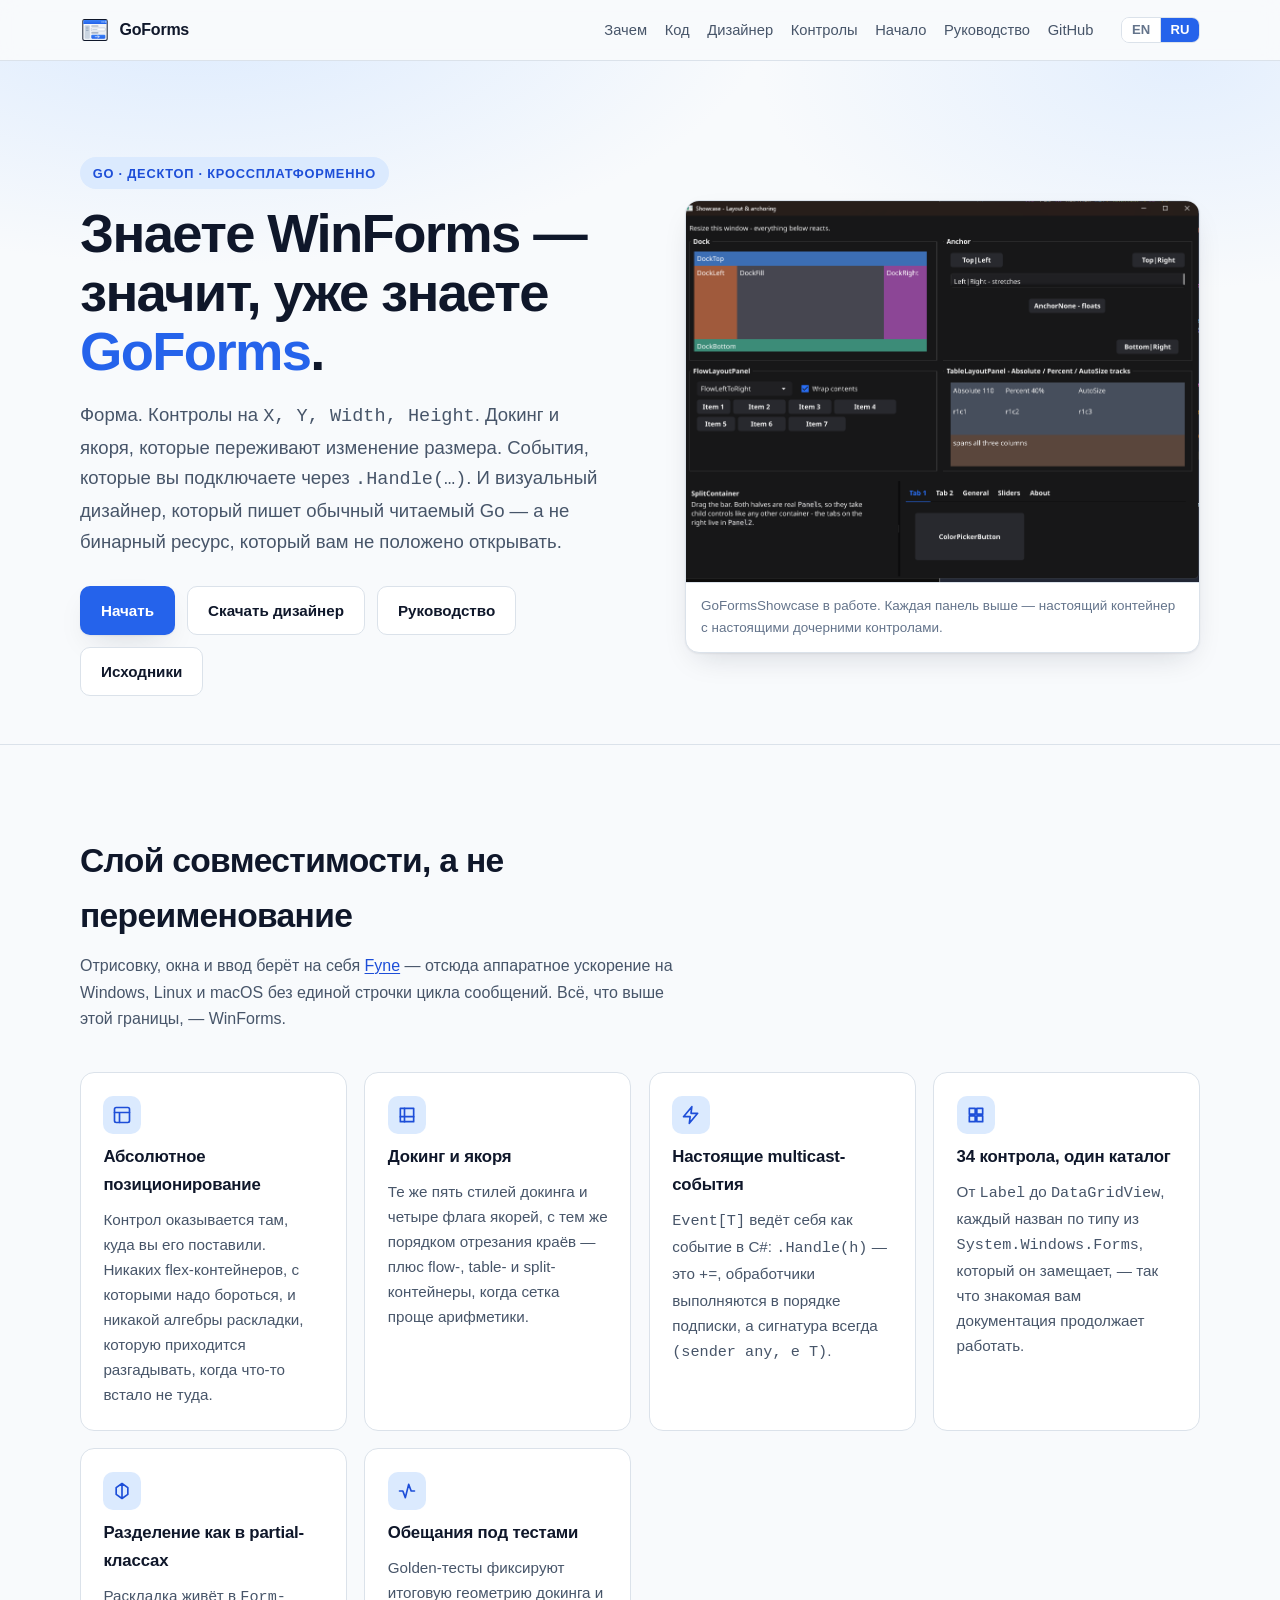
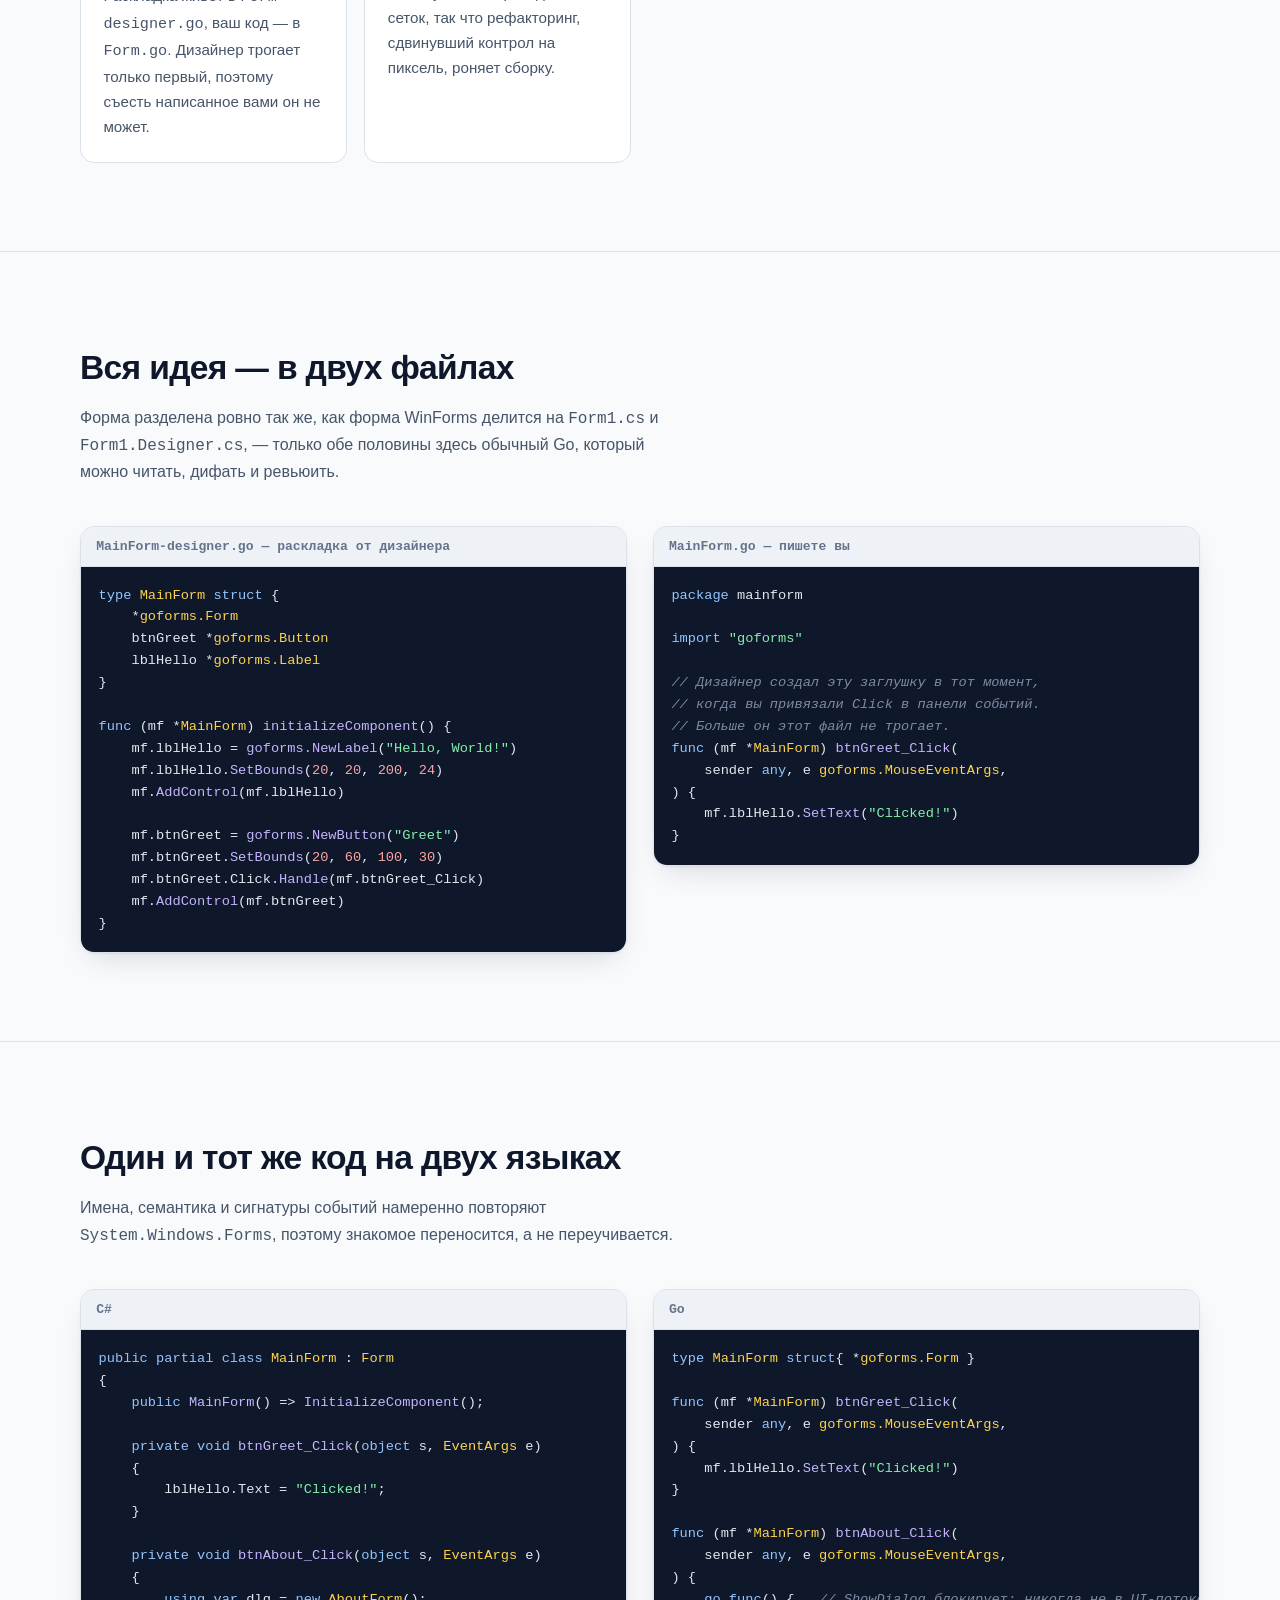
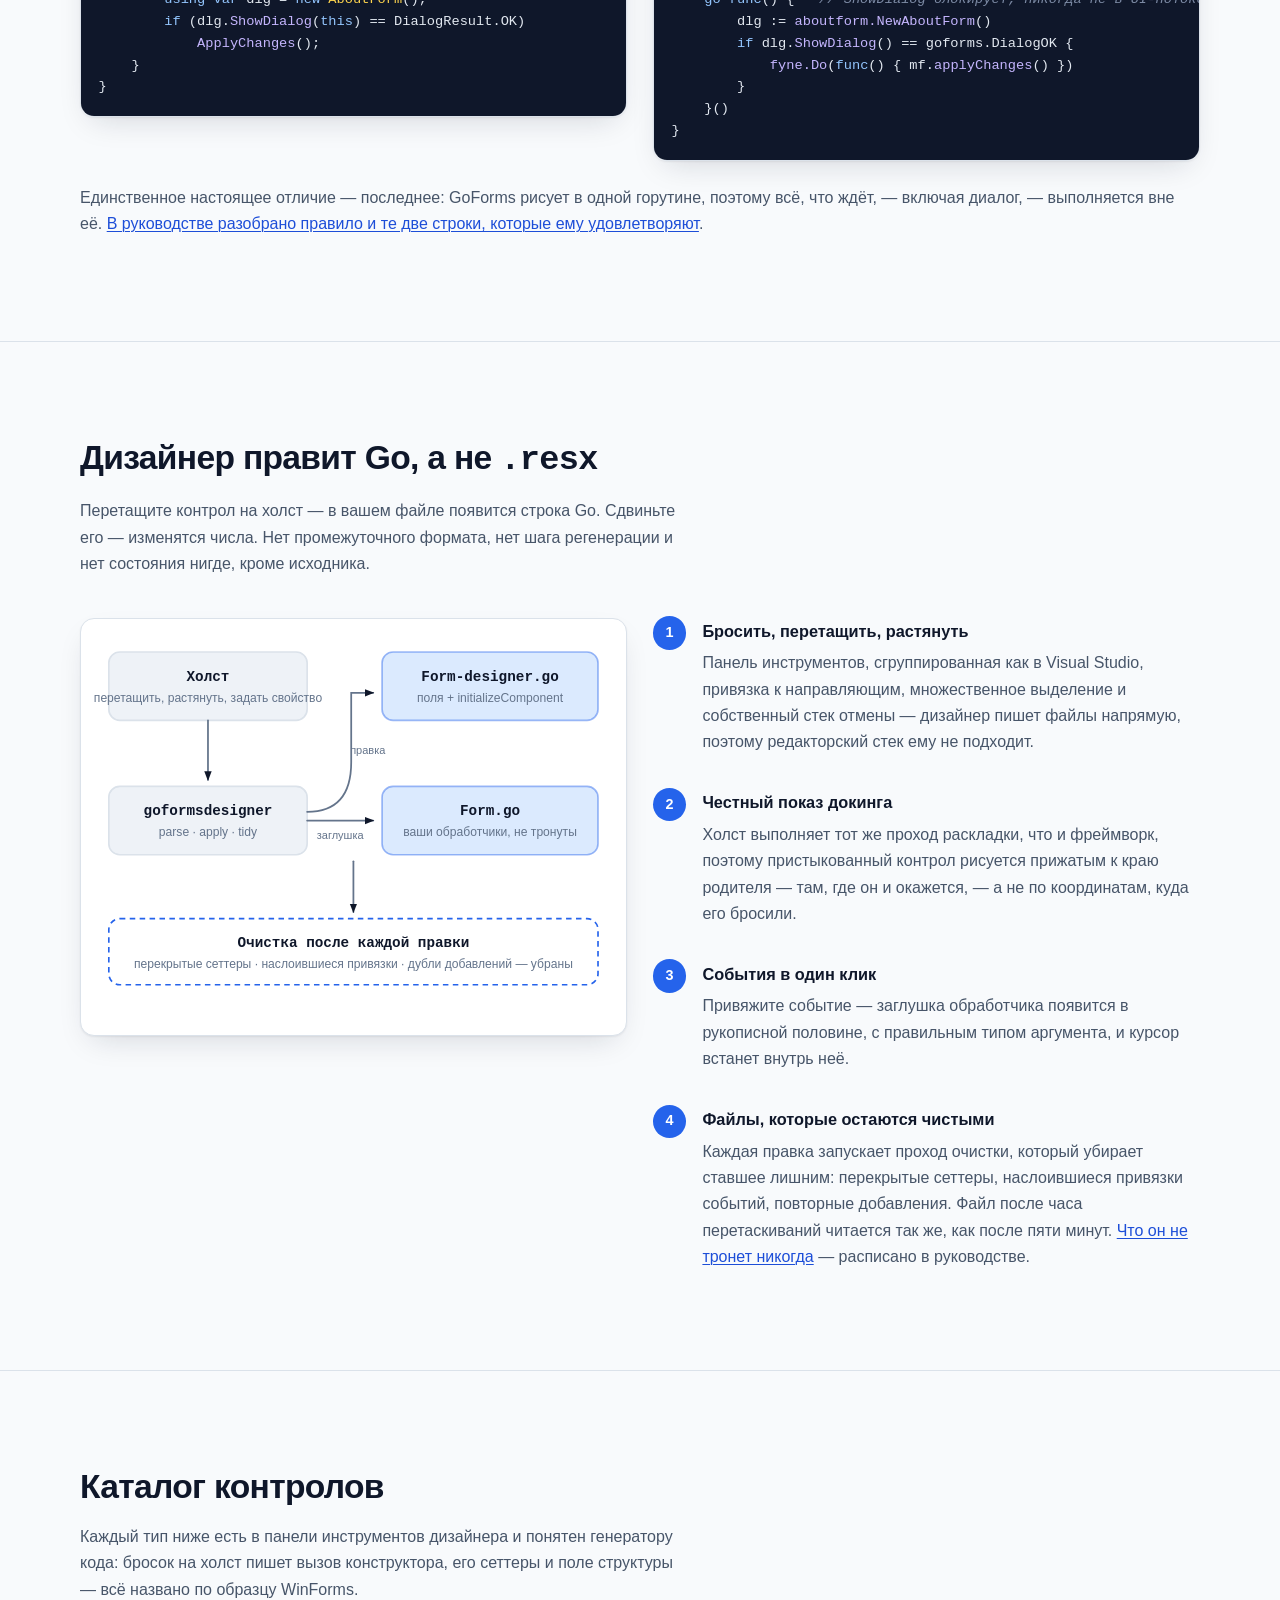
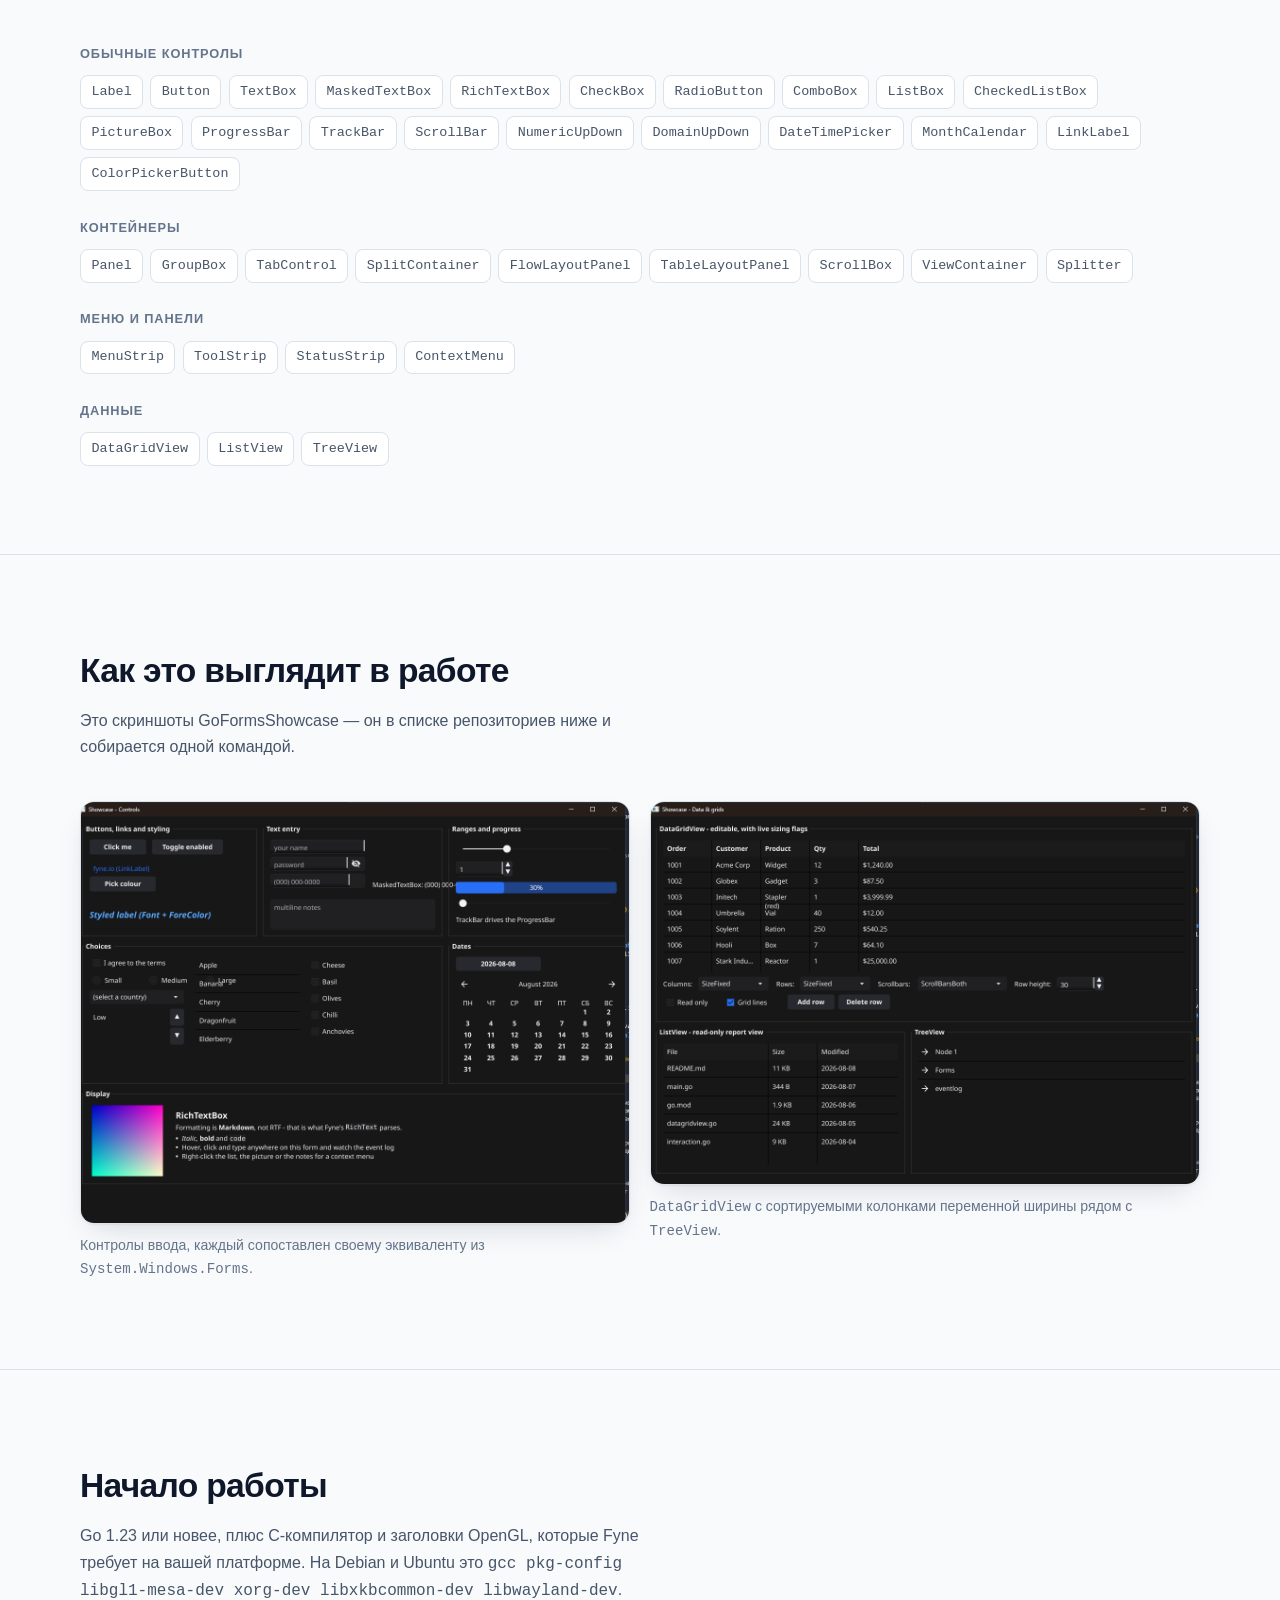
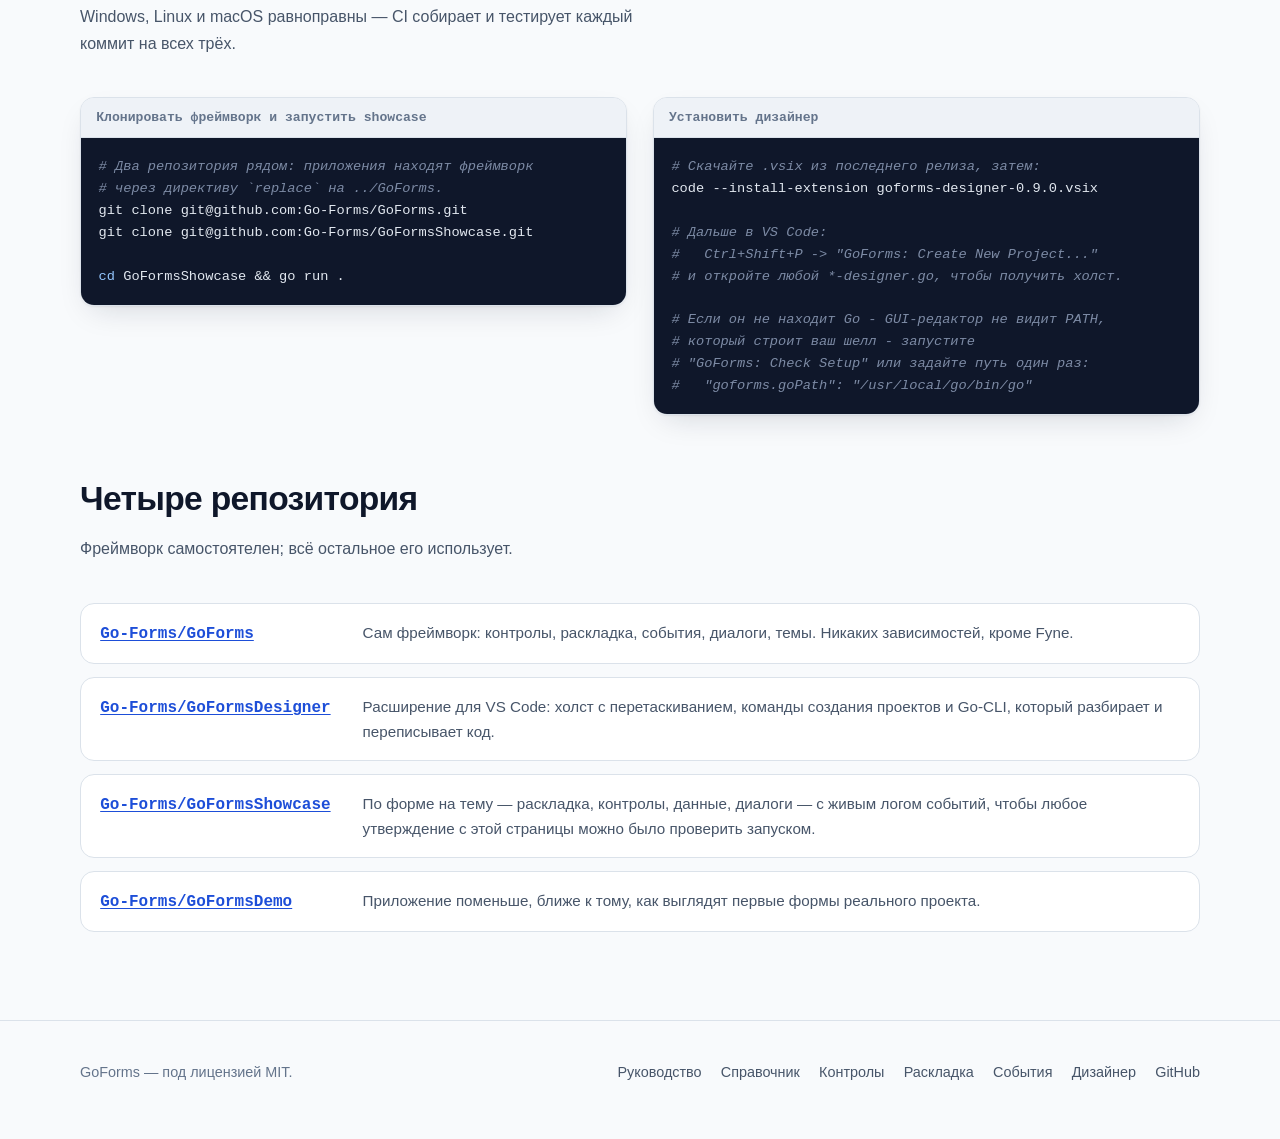
==== site/ru/index.html @ ac1343c1 "Publish the site in Russian, and stop pinning the designer's version Three things, all about the sit" ====
<!doctype html>
<html lang="ru">
<head>
<meta charset="utf-8">
<meta name="viewport" content="width=device-width, initial-scale=1">
<title>GoForms — WinForms для Go, с настоящим визуальным дизайнером</title>
<meta name="description" content="GoForms — GUI-фреймворк для Go в стиле Windows Forms: абсолютное позиционирование, докинг и якоря, события как в C# и визуальный дизайнер, который правит ваш Go-код прямо в VS Code.">
<link rel="icon" href="../assets/favicon.svg" type="image/svg+xml">
<link rel="alternate" hreflang="en" href="https://go-forms.github.io/GoForms/">
<link rel="alternate" hreflang="ru" href="https://go-forms.github.io/GoForms/ru/">
<link rel="alternate" hreflang="x-default" href="https://go-forms.github.io/GoForms/">
<link rel="stylesheet" href="../style.css">
<meta property="og:title" content="GoForms — WinForms для Go">
<meta property="og:description" content="GUI-фреймворк для Go в стиле Windows Forms и визуальный дизайнер для VS Code, который правит ваш Go-код напрямую.">
<meta property="og:type" content="website">
<meta property="og:image" content="../assets/layout-design.png">
</head>
<body>

<header class="topbar">
  <div class="wrap">
    <a class="brand" href="#top">
      <img src="../assets/logo.svg" alt="">
      <span>GoForms</span>
    </a>
    <nav>
      <a href="#why">Зачем</a>
      <a href="#code">Код</a>
      <a href="#designer">Дизайнер</a>
      <a href="#controls">Контролы</a>
      <a href="#start">Начало</a>
      <a href="guide.html">Руководство</a>
      <a href="https://github.com/Go-Forms">GitHub</a>
    </nav>
    <div class="lang-switch">
      <a href="../index.html" hreflang="en">EN</a>
      <a href="index.html" aria-current="true" hreflang="ru">RU</a>
    </div>
  </div>
</header>

<main id="top">

<section class="hero">
  <div class="wrap hero-grid">
    <div>
      <span class="eyebrow">Go · Десктоп · Кроссплатформенно</span>
      <h1>Знаете WinForms —<br>значит, уже знаете <span class="accent">GoForms</span>.</h1>
      <p class="lede">
        Форма. Контролы на <code translate="no">X, Y, Width, Height</code>. Докинг и якоря,
        которые переживают изменение размера. События, которые вы подключаете через
        <code translate="no">.Handle(…)</code>. И визуальный дизайнер, который пишет обычный
        читаемый Go — а не бинарный ресурс, который вам не положено открывать.
      </p>
      <div class="cta">
        <a class="btn btn-primary" href="#start">Начать</a>
        <a class="btn btn-ghost" href="https://github.com/Go-Forms/GoFormsDesigner/releases/latest">Скачать дизайнер</a>
        <a class="btn btn-ghost" href="guide.html">Руководство</a>
        <a class="btn btn-ghost" href="https://github.com/Go-Forms/GoForms">Исходники</a>
      </div>
    </div>
    <figure class="hero-shot">
      <img src="../assets/layout-design.png" alt="Форма раскладки в GoFormsShowcase: пять цветных пристыкованных панелей, кнопки с якорями, FlowLayoutPanel, TableLayoutPanel и SplitContainer с вкладками.">
      <figcaption>GoFormsShowcase в работе. Каждая панель выше — настоящий контейнер с настоящими дочерними контролами.</figcaption>
    </figure>
  </div>
</section>

<section id="why">
  <div class="wrap">
    <div class="section-head">
      <h2>Слой совместимости, а не переименование</h2>
      <p>
        Отрисовку, окна и ввод берёт на себя <a href="https://fyne.io">Fyne</a> —
        отсюда аппаратное ускорение на Windows, Linux и macOS без единой строчки
        цикла сообщений. Всё, что выше этой границы, — WinForms.
      </p>
    </div>

    <div class="cards">
      <div class="card">
        <div class="glyph" aria-hidden="true"><svg viewBox="0 0 24 24" fill="none" stroke="currentColor" stroke-width="2" stroke-linecap="round" stroke-linejoin="round"><rect x="3" y="3" width="18" height="18" rx="2"/><path d="M3 9h18M9 21V9"/></svg></div>
        <h3>Абсолютное позиционирование</h3>
        <p>Контрол оказывается там, куда вы его поставили. Никаких flex-контейнеров, с которыми надо бороться, и никакой алгебры раскладки, которую приходится разгадывать, когда что-то встало не туда.</p>
      </div>
      <div class="card">
        <div class="glyph" aria-hidden="true"><svg viewBox="0 0 24 24" fill="none" stroke="currentColor" stroke-width="2" stroke-linecap="round" stroke-linejoin="round"><path d="M4 4h16v16H4z"/><path d="M9 4v16M4 14h16"/></svg></div>
        <h3>Докинг и якоря</h3>
        <p>Те же пять стилей докинга и четыре флага якорей, с тем же порядком отрезания краёв — плюс flow-, table- и split-контейнеры, когда сетка проще арифметики.</p>
      </div>
      <div class="card">
        <div class="glyph" aria-hidden="true"><svg viewBox="0 0 24 24" fill="none" stroke="currentColor" stroke-width="2" stroke-linecap="round" stroke-linejoin="round"><path d="M13 2 3 14h8l-1 8 10-12h-8z"/></svg></div>
        <h3>Настоящие multicast-события</h3>
        <p><code translate="no">Event[T]</code> ведёт себя как событие в C#: <code translate="no">.Handle(h)</code> — это <code translate="no">+=</code>, обработчики выполняются в порядке подписки, а сигнатура всегда <code translate="no">(sender any, e T)</code>.</p>
      </div>
      <div class="card">
        <div class="glyph" aria-hidden="true"><svg viewBox="0 0 24 24" fill="none" stroke="currentColor" stroke-width="2" stroke-linecap="round" stroke-linejoin="round"><path d="M4 4h7v7H4zM13 4h7v7h-7zM4 13h7v7H4zM13 13h7v7h-7z"/></svg></div>
        <h3>34 контрола, один каталог</h3>
        <p>От <code translate="no">Label</code> до <code translate="no">DataGridView</code>, каждый назван по типу из <code translate="no">System.Windows.Forms</code>, который он замещает, — так что знакомая вам документация продолжает работать.</p>
      </div>
      <div class="card">
        <div class="glyph" aria-hidden="true"><svg viewBox="0 0 24 24" fill="none" stroke="currentColor" stroke-width="2" stroke-linecap="round" stroke-linejoin="round"><path d="M12 3v18M5 8l7-5 7 5v8l-7 5-7-5z"/></svg></div>
        <h3>Разделение как в partial-классах</h3>
        <p>Раскладка живёт в <code translate="no">Form-designer.go</code>, ваш код — в <code translate="no">Form.go</code>. Дизайнер трогает только первый, поэтому съесть написанное вами он не может.</p>
      </div>
      <div class="card">
        <div class="glyph" aria-hidden="true"><svg viewBox="0 0 24 24" fill="none" stroke="currentColor" stroke-width="2" stroke-linecap="round" stroke-linejoin="round"><path d="M3 12h4l3 8 4-16 3 8h4"/></svg></div>
        <h3>Обещания под тестами</h3>
        <p>Golden-тесты фиксируют итоговую геометрию докинга и сеток, так что рефакторинг, сдвинувший контрол на пиксель, роняет сборку.</p>
      </div>
    </div>
  </div>
</section>

<section id="code">
  <div class="wrap">
    <div class="section-head">
      <h2>Вся идея — в двух файлах</h2>
      <p>
        Форма разделена ровно так же, как форма WinForms делится на
        <code translate="no">Form1.cs</code> и <code translate="no">Form1.Designer.cs</code>, — только обе
        половины здесь обычный Go, который можно читать, дифать и ревьюить.
      </p>
    </div>

    <div class="split">
      <figure class="code">
        <figcaption translate="no">MainForm-designer.go — раскладка от дизайнера</figcaption>
<pre translate="no"><span class="k">type</span> <span class="t">MainForm</span> <span class="k">struct</span> {
	*<span class="t">goforms.Form</span>
	btnGreet *<span class="t">goforms.Button</span>
	lblHello *<span class="t">goforms.Label</span>
}

<span class="k">func</span> (mf *<span class="t">MainForm</span>) <span class="f">initializeComponent</span>() {
	mf.lblHello = <span class="f">goforms.NewLabel</span>(<span class="s">"Hello, World!"</span>)
	mf.lblHello.<span class="f">SetBounds</span>(<span class="n">20</span>, <span class="n">20</span>, <span class="n">200</span>, <span class="n">24</span>)
	mf.<span class="f">AddControl</span>(mf.lblHello)

	mf.btnGreet = <span class="f">goforms.NewButton</span>(<span class="s">"Greet"</span>)
	mf.btnGreet.<span class="f">SetBounds</span>(<span class="n">20</span>, <span class="n">60</span>, <span class="n">100</span>, <span class="n">30</span>)
	mf.btnGreet.Click.<span class="f">Handle</span>(mf.btnGreet_Click)
	mf.<span class="f">AddControl</span>(mf.btnGreet)
}</pre>
      </figure>

      <figure class="code">
        <figcaption translate="no">MainForm.go — пишете вы</figcaption>
<pre translate="no"><span class="k">package</span> mainform

<span class="k">import</span> <span class="s">"goforms"</span>

<span class="c">// Дизайнер создал эту заглушку в тот момент,</span>
<span class="c">// когда вы привязали Click в панели событий.</span>
<span class="c">// Больше он этот файл не трогает.</span>
<span class="k">func</span> (mf *<span class="t">MainForm</span>) <span class="f">btnGreet_Click</span>(
	sender <span class="k">any</span>, e <span class="t">goforms.MouseEventArgs</span>,
) {
	mf.lblHello.<span class="f">SetText</span>(<span class="s">"Clicked!"</span>)
}</pre>
      </figure>
    </div>
  </div>
</section>

<section id="mapping">
  <div class="wrap">
    <div class="section-head">
      <h2>Один и тот же код на двух языках</h2>
      <p>
        Имена, семантика и сигнатуры событий намеренно повторяют
        <code translate="no">System.Windows.Forms</code>, поэтому знакомое
        переносится, а не переучивается.
      </p>
    </div>

    <div class="split">
      <figure class="code">
        <figcaption translate="no">C#</figcaption>
<pre translate="no"><span class="k">public partial class</span> <span class="t">MainForm</span> : <span class="t">Form</span>
{
    <span class="k">public</span> <span class="f">MainForm</span>() =&gt; <span class="f">InitializeComponent</span>();

    <span class="k">private void</span> <span class="f">btnGreet_Click</span>(<span class="k">object</span> s, <span class="t">EventArgs</span> e)
    {
        lblHello.Text = <span class="s">"Clicked!"</span>;
    }

    <span class="k">private void</span> <span class="f">btnAbout_Click</span>(<span class="k">object</span> s, <span class="t">EventArgs</span> e)
    {
        <span class="k">using var</span> dlg = <span class="k">new</span> <span class="t">AboutForm</span>();
        <span class="k">if</span> (dlg.<span class="f">ShowDialog</span>(<span class="k">this</span>) == DialogResult.OK)
            <span class="f">ApplyChanges</span>();
    }
}</pre>
      </figure>

      <figure class="code">
        <figcaption translate="no">Go</figcaption>
<pre translate="no"><span class="k">type</span> <span class="t">MainForm</span> <span class="k">struct</span>{ *<span class="t">goforms.Form</span> }

<span class="k">func</span> (mf *<span class="t">MainForm</span>) <span class="f">btnGreet_Click</span>(
	sender <span class="k">any</span>, e <span class="t">goforms.MouseEventArgs</span>,
) {
	mf.lblHello.<span class="f">SetText</span>(<span class="s">"Clicked!"</span>)
}

<span class="k">func</span> (mf *<span class="t">MainForm</span>) <span class="f">btnAbout_Click</span>(
	sender <span class="k">any</span>, e <span class="t">goforms.MouseEventArgs</span>,
) {
	<span class="k">go func</span>() {   <span class="c">// ShowDialog блокирует; никогда не в UI-потоке</span>
		dlg := <span class="f">aboutform.NewAboutForm</span>()
		<span class="k">if</span> dlg.<span class="f">ShowDialog</span>() == goforms.DialogOK {
			<span class="f">fyne.Do</span>(<span class="k">func</span>() { mf.<span class="f">applyChanges</span>() })
		}
	}()
}</pre>
      </figure>
    </div>

    <p style="margin-top:1.5rem;color:var(--ink-soft)">
      Единственное настоящее отличие — последнее: GoForms рисует в одной
      горутине, поэтому всё, что ждёт, — включая диалог, — выполняется вне её.
      <a href="guide.html#ui-thread">В руководстве разобрано правило и те две
      строки, которые ему удовлетворяют</a>.
    </p>
  </div>
</section>

<section id="designer">
  <div class="wrap">
    <div class="section-head">
      <h2>Дизайнер правит Go, а не <code translate="no">.resx</code></h2>
      <p>
        Перетащите контрол на холст — в вашем файле появится строка Go.
        Сдвиньте его — изменятся числа. Нет промежуточного формата, нет шага
        регенерации и нет состояния нигде, кроме исходника.
      </p>
    </div>

    <div class="split">
      <figure class="diagram">
        <svg viewBox="0 0 460 330" role="img" aria-labelledby="flow-title flow-desc">
          <title id="flow-title">Что делает одна правка в дизайнере</title>
          <desc id="flow-desc">Перетаскивание контрола на холсте отправляет операцию во вспомогательный CLI,
          который переписывает designer-файл; привязка события дополнительно создаёт заглушку обработчика
          в рукописном файле. Затем оба файла разбираются заново, и холст перерисовывается.</desc>

          <defs>
            <marker id="dg-head" viewBox="0 0 10 10" refX="8" refY="5"
                    markerWidth="6" markerHeight="6" orient="auto-start-reverse">
              <path d="M0 1.5 9 5 0 8.5z" fill="currentColor"/>
            </marker>
          </defs>

          <g class="dg-box">
            <rect x="8" y="10" width="180" height="62" rx="10"/>
            <text class="dg-h" x="98" y="36">Холст</text>
            <text class="dg-p" x="98" y="55">перетащить, растянуть, задать свойство</text>
          </g>

          <g class="dg-box">
            <rect x="8" y="132" width="180" height="62" rx="10"/>
            <text class="dg-h" translate="no" x="98" y="158">goformsdesigner</text>
            <text class="dg-p" x="98" y="177">parse · apply · tidy</text>
          </g>

          <g class="dg-box dg-file">
            <rect x="256" y="10" width="196" height="62" rx="10"/>
            <text class="dg-h" translate="no" x="354" y="36">Form-designer.go</text>
            <text class="dg-p" x="354" y="55">поля + initializeComponent</text>
          </g>

          <g class="dg-box dg-file">
            <rect x="256" y="132" width="196" height="62" rx="10"/>
            <text class="dg-h" translate="no" x="354" y="158">Form.go</text>
            <text class="dg-p" x="354" y="177">ваши обработчики, не тронуты</text>
          </g>

          <g class="dg-box dg-tidy">
            <rect x="8" y="252" width="444" height="60" rx="10"/>
            <text class="dg-h" x="230" y="278">Очистка после каждой правки</text>
            <text class="dg-p" x="230" y="297">перекрытые сеттеры · наслоившиеся привязки · дубли добавлений — убраны</text>
          </g>

          <g class="dg-arrow">
            <path d="M98 72v54"/>
            <path d="M188 163h60"/>
            <path d="M188 155q40 0 40-45V47h20"/>
            <path d="M230 200v46"/>
          </g>
          <g class="dg-label">
            <text x="218" y="180">заглушка</text>
            <text x="243" y="103">правка</text>
          </g>
        </svg>
      </figure>
      <div>
        <ol class="steps">
          <li>
            <h3>Бросить, перетащить, растянуть</h3>
            <p>Панель инструментов, сгруппированная как в Visual Studio, привязка к направляющим, множественное выделение и собственный стек отмены — дизайнер пишет файлы напрямую, поэтому редакторский стек ему не подходит.</p>
          </li>
          <li>
            <h3>Честный показ докинга</h3>
            <p>Холст выполняет тот же проход раскладки, что и фреймворк, поэтому пристыкованный контрол рисуется прижатым к краю родителя — там, где он и окажется, — а не по координатам, куда его бросили.</p>
          </li>
          <li>
            <h3>События в один клик</h3>
            <p>Привяжите событие — заглушка обработчика появится в рукописной половине, с правильным типом аргумента, и курсор встанет внутрь неё.</p>
          </li>
          <li>
            <h3>Файлы, которые остаются чистыми</h3>
            <p>Каждая правка запускает проход очистки, который убирает ставшее лишним: перекрытые сеттеры, наслоившиеся привязки событий, повторные добавления. Файл после часа перетаскиваний читается так же, как после пяти минут. <a href="guide.html#designer-limits">Что он не тронет никогда</a> — расписано в руководстве.</p>
          </li>
        </ol>
      </div>
    </div>
  </div>
</section>

<section id="controls">
  <div class="wrap">
    <div class="section-head">
      <h2>Каталог контролов</h2>
      <p>
        Каждый тип ниже есть в панели инструментов дизайнера и понятен генератору
        кода: бросок на холст пишет вызов конструктора, его сеттеры и поле структуры —
        всё названо по образцу WinForms.
      </p>
    </div>

    <div class="catalog-group">
      <h3>Обычные контролы</h3>
      <div class="chips">
        <span class="chip" translate="no">Label</span><span class="chip" translate="no">Button</span><span class="chip" translate="no">TextBox</span>
        <span class="chip" translate="no">MaskedTextBox</span><span class="chip" translate="no">RichTextBox</span><span class="chip" translate="no">CheckBox</span>
        <span class="chip" translate="no">RadioButton</span><span class="chip" translate="no">ComboBox</span><span class="chip" translate="no">ListBox</span>
        <span class="chip" translate="no">CheckedListBox</span><span class="chip" translate="no">PictureBox</span><span class="chip" translate="no">ProgressBar</span>
        <span class="chip" translate="no">TrackBar</span><span class="chip" translate="no">ScrollBar</span><span class="chip" translate="no">NumericUpDown</span>
        <span class="chip" translate="no">DomainUpDown</span><span class="chip" translate="no">DateTimePicker</span><span class="chip" translate="no">MonthCalendar</span>
        <span class="chip" translate="no">LinkLabel</span><span class="chip" translate="no">ColorPickerButton</span>
      </div>
    </div>

    <div class="catalog-group">
      <h3>Контейнеры</h3>
      <div class="chips">
        <span class="chip" translate="no">Panel</span><span class="chip" translate="no">GroupBox</span><span class="chip" translate="no">TabControl</span>
        <span class="chip" translate="no">SplitContainer</span><span class="chip" translate="no">FlowLayoutPanel</span>
        <span class="chip" translate="no">TableLayoutPanel</span><span class="chip" translate="no">ScrollBox</span>
        <span class="chip" translate="no">ViewContainer</span><span class="chip" translate="no">Splitter</span>
      </div>
    </div>

    <div class="catalog-group">
      <h3>Меню и панели</h3>
      <div class="chips">
        <span class="chip" translate="no">MenuStrip</span><span class="chip" translate="no">ToolStrip</span>
        <span class="chip" translate="no">StatusStrip</span><span class="chip" translate="no">ContextMenu</span>
      </div>
    </div>

    <div class="catalog-group">
      <h3>Данные</h3>
      <div class="chips">
        <span class="chip" translate="no">DataGridView</span><span class="chip" translate="no">ListView</span><span class="chip" translate="no">TreeView</span>
      </div>
    </div>
  </div>
</section>

<section id="gallery">
  <div class="wrap">
    <div class="section-head">
      <h2>Как это выглядит в работе</h2>
      <p>Это скриншоты GoFormsShowcase — он в списке репозиториев ниже и собирается одной командой.</p>
    </div>
    <div class="gallery">
      <figure>
        <img src="../assets/form-controls.png" alt="Форма с текстовыми полями, выпадающими списками, чекбоксами, ползунками и счётчиками.">
        <figcaption>Контролы ввода, каждый сопоставлен своему эквиваленту из <code translate="no">System.Windows.Forms</code>.</figcaption>
      </figure>
      <figure>
        <img src="../assets/form-data.png" alt="DataGridView с сортируемыми колонками рядом с TreeView.">
        <figcaption><code translate="no">DataGridView</code> с сортируемыми колонками переменной ширины рядом с <code translate="no">TreeView</code>.</figcaption>
      </figure>
    </div>
  </div>
</section>

<section id="start">
  <div class="wrap">
    <div class="section-head">
      <h2>Начало работы</h2>
      <p>
        Go 1.23 или новее, плюс C-компилятор и заголовки OpenGL, которые Fyne
        требует на вашей платформе. На Debian и Ubuntu это
        <code translate="no">gcc pkg-config libgl1-mesa-dev xorg-dev libxkbcommon-dev libwayland-dev</code>.
        Windows, Linux и macOS равноправны — CI собирает и тестирует каждый
        коммит на всех трёх.
      </p>
    </div>

    <div class="split">
      <figure class="code">
        <figcaption>Клонировать фреймворк и запустить showcase</figcaption>
<pre translate="no"><span class="c"># Два репозитория рядом: приложения находят фреймворк</span>
<span class="c"># через директиву `replace` на ../GoForms.</span>
git clone git@github.com:Go-Forms/GoForms.git
git clone git@github.com:Go-Forms/GoFormsShowcase.git

<span class="k">cd</span> GoFormsShowcase &amp;&amp; go run .</pre>
      </figure>

      <figure class="code">
        <figcaption>Установить дизайнер</figcaption>
<pre translate="no"><span class="c"># Скачайте .vsix из последнего релиза, затем:</span>
code --install-extension goforms-designer-<span data-latest-version>0.9.0</span>.vsix

<span class="c"># Дальше в VS Code:</span>
<span class="c">#   Ctrl+Shift+P -> "GoForms: Create New Project..."</span>
<span class="c"># и откройте любой *-designer.go, чтобы получить холст.</span>

<span class="c"># Если он не находит Go - GUI-редактор не видит PATH,</span>
<span class="c"># который строит ваш шелл - запустите</span>
<span class="c"># "GoForms: Check Setup" или задайте путь один раз:</span>
<span class="c">#   "goforms.goPath": "/usr/local/go/bin/go"</span></pre>
      </figure>
    </div>

    <div class="section-head" style="margin-top:3.5rem">
      <h2>Четыре репозитория</h2>
      <p>Фреймворк самостоятелен; всё остальное его использует.</p>
    </div>

    <div class="repos">
      <div class="repo">
        <a href="https://github.com/Go-Forms/GoForms">Go-Forms/GoForms</a>
        <p>Сам фреймворк: контролы, раскладка, события, диалоги, темы. Никаких зависимостей, кроме Fyne.</p>
      </div>
      <div class="repo">
        <a href="https://github.com/Go-Forms/GoFormsDesigner">Go-Forms/GoFormsDesigner</a>
        <p>Расширение для VS Code: холст с перетаскиванием, команды создания проектов и Go-CLI, который разбирает и переписывает код.</p>
      </div>
      <div class="repo">
        <a href="https://github.com/Go-Forms/GoFormsShowcase">Go-Forms/GoFormsShowcase</a>
        <p>По форме на тему — раскладка, контролы, данные, диалоги — с живым логом событий, чтобы любое утверждение с этой страницы можно было проверить запуском.</p>
      </div>
      <div class="repo">
        <a href="https://github.com/Go-Forms/GoFormsDemo">Go-Forms/GoFormsDemo</a>
        <p>Приложение поменьше, ближе к тому, как выглядят первые формы реального проекта.</p>
      </div>
    </div>
  </div>
</section>

</main>

<footer>
  <div class="wrap">
    <span>GoForms — под лицензией MIT.</span>
    <nav>
      <a href="guide.html">Руководство</a>
      <a href="https://github.com/Go-Forms/GoForms/tree/main/docs">Справочник</a>
      <a href="https://github.com/Go-Forms/GoForms/blob/main/docs/controls.md">Контролы</a>
      <a href="https://github.com/Go-Forms/GoForms/blob/main/docs/layout.md">Раскладка</a>
      <a href="https://github.com/Go-Forms/GoForms/blob/main/docs/events.md">События</a>
      <a href="https://github.com/Go-Forms/GoForms/blob/main/docs/designer.md">Дизайнер</a>
      <a href="https://github.com/Go-Forms">GitHub</a>
    </nav>
  </div>
</footer>

<script>
// The install command names a version, and a version pinned in HTML is wrong
// from the next release onwards. Ask GitHub what the latest one is; the text
// already in the page is the fallback, so a blocked or rate-limited request
// leaves a command that still works.
(function () {
	var slots = document.querySelectorAll('[data-latest-version]');
	if (!slots.length || !window.fetch) return;

	fetch('https://api.github.com/repos/Go-Forms/GoFormsDesigner/releases/latest')
		.then(function (r) { return r.ok ? r.json() : null; })
		.then(function (data) {
			var tag = data && data.tag_name;
			if (!tag) return;
			var version = String(tag).replace(/^v/, '');
			if (!/^\d+\.\d+\.\d+$/.test(version)) return;
			slots.forEach(function (el) { el.textContent = version; });
		})
		.catch(function () { /* keep the fallback */ });
})();
</script>

</body>
</html>
---- site/style.css ----
/* GoForms landing page.
   One palette, defined light-first on :root and re-stated for the two ways a
   visitor can end up dark: an explicit choice, and the system default. */
:root {
  --bg: #f8fafc;
  --bg-raised: #ffffff;
  --bg-sunken: #eef2f7;
  --ink: #0f172a;
  --ink-soft: #475569;
  --ink-faint: #64748b;
  --line: #dbe2ea;
  --accent: #2563eb;
  --accent-soft: #dbeafe;
  --accent-ink: #1d4ed8;
  --code-bg: #0f172a;
  --code-ink: #e2e8f0;
  --shadow: 0 1px 2px rgba(15, 23, 42, .06), 0 12px 32px -12px rgba(15, 23, 42, .18);
  --radius: 14px;
  --measure: 68ch;
  color-scheme: light;
}

@media (prefers-color-scheme: dark) {
  :root:not([data-theme="light"]) {
    --bg: #0b1120;
    --bg-raised: #111a2e;
    --bg-sunken: #0f172a;
    --ink: #e8eef8;
    --ink-soft: #a8b6cd;
    --ink-faint: #8296b3;
    --line: #23314c;
    --accent: #60a5fa;
    --accent-soft: #17264a;
    --accent-ink: #93c5fd;
    --code-bg: #070c17;
    --code-ink: #dbe4f3;
    --shadow: 0 1px 2px rgba(0, 0, 0, .5), 0 16px 40px -16px rgba(0, 0, 0, .7);
    color-scheme: dark;
  }
}

:root[data-theme="dark"] {
  --bg: #0b1120;
  --bg-raised: #111a2e;
  --bg-sunken: #0f172a;
  --ink: #e8eef8;
  --ink-soft: #a8b6cd;
  --ink-faint: #8296b3;
  --line: #23314c;
  --accent: #60a5fa;
  --accent-soft: #17264a;
  --accent-ink: #93c5fd;
  --code-bg: #070c17;
  --code-ink: #dbe4f3;
  --shadow: 0 1px 2px rgba(0, 0, 0, .5), 0 16px 40px -16px rgba(0, 0, 0, .7);
  color-scheme: dark;
}

* { box-sizing: border-box; }

body {
  margin: 0;
  background: var(--bg);
  color: var(--ink);
  font: 16px/1.65 -apple-system, "Segoe UI", "Inter", Roboto, "Noto Sans",
        "Helvetica Neue", Arial, ui-sans-serif, system-ui, sans-serif;
  -webkit-font-smoothing: antialiased;
}

img { max-width: 100%; height: auto; display: block; }
a { color: var(--accent-ink); text-decoration-thickness: 1px; text-underline-offset: 2px; }
a:hover { color: var(--accent); }

code, pre, kbd {
  font-family: ui-monospace, SFMono-Regular, "SF Mono", Menlo, Consolas,
               "Liberation Mono", monospace;
}

.wrap { width: min(1120px, 100% - 3rem); margin-inline: auto; }

/* ---- Header ---------------------------------------------------------- */

.topbar {
  position: sticky;
  top: 0;
  z-index: 20;
  background: color-mix(in srgb, var(--bg) 86%, transparent);
  backdrop-filter: saturate(160%) blur(12px);
  border-bottom: 1px solid var(--line);
}

.topbar .wrap {
  display: flex;
  align-items: center;
  gap: 1.25rem;
  min-height: 60px;
}

.brand {
  display: flex;
  align-items: center;
  gap: .6rem;
  font-weight: 700;
  letter-spacing: -.015em;
  color: var(--ink);
  text-decoration: none;
  margin-right: auto;
}
.brand img { width: 30px; height: 30px; }

.topbar nav {
  display: flex;
  gap: 1.1rem;
  flex-wrap: wrap;
  font-size: .92rem;
}
.topbar nav a { color: var(--ink-soft); text-decoration: none; }
.topbar nav a:hover { color: var(--accent); }

/* ---- Hero ------------------------------------------------------------ */

.hero {
  padding: clamp(3rem, 8vw, 6rem) 0 3rem;
  background:
    radial-gradient(900px 420px at 15% -10%, var(--accent-soft), transparent 65%),
    radial-gradient(700px 380px at 92% 0%, color-mix(in srgb, var(--accent-soft) 70%, transparent), transparent 60%);
}

.hero-grid {
  display: grid;
  grid-template-columns: minmax(0, 1.05fr) minmax(0, 1fr);
  gap: clamp(2rem, 5vw, 4rem);
  align-items: center;
}

.eyebrow {
  display: inline-flex;
  align-items: center;
  gap: .5rem;
  font-size: .8rem;
  font-weight: 600;
  letter-spacing: .06em;
  text-transform: uppercase;
  color: var(--accent-ink);
  background: var(--accent-soft);
  border-radius: 999px;
  padding: .35rem .8rem;
}

h1 {
  font-size: clamp(2.2rem, 5.5vw, 3.4rem);
  line-height: 1.08;
  letter-spacing: -.03em;
  margin: 1rem 0 .8rem;
}
h1 .accent { color: var(--accent); }

.lede { font-size: clamp(1.02rem, 1.6vw, 1.16rem); color: var(--ink-soft); max-width: 52ch; }

.cta { display: flex; flex-wrap: wrap; gap: .75rem; margin-top: 1.8rem; }

.btn {
  display: inline-flex;
  align-items: center;
  gap: .5rem;
  padding: .68rem 1.25rem;
  border-radius: 10px;
  font-weight: 600;
  font-size: .95rem;
  text-decoration: none;
  border: 1px solid transparent;
  transition: transform .12s ease, box-shadow .12s ease;
}
.btn:hover { transform: translateY(-1px); }
.btn-primary { background: var(--accent); color: #fff; box-shadow: var(--shadow); }
.btn-primary:hover { color: #fff; }
.btn-ghost { background: var(--bg-raised); color: var(--ink); border-color: var(--line); }
.btn-ghost:hover { color: var(--ink); border-color: var(--accent); }

.hero-shot {
  margin: 0;
  border-radius: var(--radius);
  overflow: hidden;
  border: 1px solid var(--line);
  box-shadow: var(--shadow);
  background: var(--bg-raised);
}
.hero-shot figcaption {
  padding: .75rem .95rem;
  border-top: 1px solid var(--line);
  font-size: .84rem;
  color: var(--ink-faint);
}

/* ---- Sections -------------------------------------------------------- */

section { padding: clamp(3rem, 7vw, 5.5rem) 0; }
section + section { border-top: 1px solid var(--line); }

.section-head { max-width: var(--measure); margin-bottom: 2.5rem; }
.section-head h2 {
  font-size: clamp(1.6rem, 3.2vw, 2.1rem);
  letter-spacing: -.02em;
  margin: 0 0 .6rem;
}
.section-head p { color: var(--ink-soft); margin: 0; }

.cards {
  display: grid;
  grid-template-columns: repeat(auto-fit, minmax(260px, 1fr));
  gap: 1.1rem;
}

.card {
  background: var(--bg-raised);
  border: 1px solid var(--line);
  border-radius: var(--radius);
  padding: 1.4rem;
}
.card h3 { margin: .6rem 0 .5rem; font-size: 1.05rem; letter-spacing: -.01em; }
.card p { margin: 0; color: var(--ink-soft); font-size: .95rem; }
.card .glyph {
  width: 38px; height: 38px;
  display: grid; place-items: center;
  border-radius: 10px;
  background: var(--accent-soft);
  color: var(--accent-ink);
}
.card .glyph svg { width: 20px; height: 20px; }

/* ---- Code ------------------------------------------------------------ */

.split {
  display: grid;
  grid-template-columns: repeat(auto-fit, minmax(340px, 1fr));
  gap: 1.6rem;
  align-items: start;
}

figure.code {
  margin: 0;
  border-radius: var(--radius);
  overflow: hidden;
  border: 1px solid var(--line);
  box-shadow: var(--shadow);
}
figure.code figcaption {
  background: var(--bg-sunken);
  border-bottom: 1px solid var(--line);
  padding: .55rem .95rem;
  font-size: .82rem;
  font-weight: 600;
  color: var(--ink-faint);
  font-family: ui-monospace, SFMono-Regular, Menlo, Consolas, monospace;
}
pre {
  margin: 0;
  padding: 1.1rem;
  background: var(--code-bg);
  color: var(--code-ink);
  overflow-x: auto;
  font-size: .855rem;
  line-height: 1.6;
  tab-size: 4;
}
.k  { color: #93c5fd; }
.s  { color: #86efac; }
.n  { color: #fca5a5; }
.c  { color: #7d8ba5; font-style: italic; }
.t  { color: #fcd34d; }
.f  { color: #c4b5fd; }

/* ---- Catalog --------------------------------------------------------- */

.chips { display: flex; flex-wrap: wrap; gap: .45rem; }
.chip {
  font-size: .84rem;
  font-family: ui-monospace, SFMono-Regular, Menlo, Consolas, monospace;
  padding: .3rem .65rem;
  border-radius: 8px;
  background: var(--bg-raised);
  border: 1px solid var(--line);
  color: var(--ink-soft);
}
.catalog-group + .catalog-group { margin-top: 1.6rem; }
.catalog-group h3 {
  font-size: .8rem;
  letter-spacing: .07em;
  text-transform: uppercase;
  color: var(--ink-faint);
  margin: 0 0 .7rem;
}

/* ---- Repo table ------------------------------------------------------ */

.repos { display: grid; gap: .8rem; }
.repo {
  display: grid;
  grid-template-columns: minmax(0, 15rem) minmax(0, 1fr);
  gap: .35rem 1.4rem;
  align-items: baseline;
  padding: 1rem 1.2rem;
  background: var(--bg-raised);
  border: 1px solid var(--line);
  border-radius: var(--radius);
}
.repo a { font-weight: 600; font-family: ui-monospace, SFMono-Regular, Menlo, Consolas, monospace; }
.repo p { margin: 0; color: var(--ink-soft); font-size: .95rem; }

/* ---- Steps ----------------------------------------------------------- */

ol.steps { counter-reset: step; list-style: none; padding: 0; margin: 0; display: grid; gap: 1.4rem; }
ol.steps > li { counter-increment: step; padding-left: 3.1rem; position: relative; }
ol.steps > li::before {
  content: counter(step);
  position: absolute;
  left: 0; top: -.1rem;
  width: 2.1rem; height: 2.1rem;
  display: grid; place-items: center;
  border-radius: 50%;
  background: var(--accent);
  color: #fff;
  font-weight: 700;
  font-size: .9rem;
}
ol.steps h3 { margin: 0 0 .35rem; font-size: 1.02rem; }
ol.steps p { margin: 0 0 .7rem; color: var(--ink-soft); }

/* ---- Gallery --------------------------------------------------------- */

.gallery { display: grid; grid-template-columns: repeat(auto-fit, minmax(300px, 1fr)); gap: 1.2rem; }
.gallery figure { margin: 0; }
.gallery img { border-radius: var(--radius); border: 1px solid var(--line); box-shadow: var(--shadow); }
.gallery figcaption { margin-top: .6rem; font-size: .88rem; color: var(--ink-faint); }

/* ---- Footer ---------------------------------------------------------- */

footer {
  border-top: 1px solid var(--line);
  padding: 2.5rem 0 3.5rem;
  color: var(--ink-faint);
  font-size: .9rem;
}
footer .wrap { display: flex; flex-wrap: wrap; gap: 1rem 2rem; align-items: center; }
footer nav { display: flex; gap: 1.2rem; margin-left: auto; flex-wrap: wrap; }
footer a { color: var(--ink-soft); text-decoration: none; }
footer a:hover { color: var(--accent); }

@media (max-width: 860px) {
  .hero-grid { grid-template-columns: 1fr; }
  .repo { grid-template-columns: 1fr; }
  .topbar nav { display: none; }
}

/* ---- Diagram --------------------------------------------------------- */

figure.diagram {
  margin: 0;
  padding: 1.4rem 1.2rem;
  background: var(--bg-raised);
  border: 1px solid var(--line);
  border-radius: var(--radius);
  box-shadow: var(--shadow);
}
figure.diagram svg { width: 100%; height: auto; overflow: visible; }

.dg-box rect { fill: var(--bg-sunken); stroke: var(--line); stroke-width: 1.5; }
.dg-box.dg-file rect { fill: var(--accent-soft); stroke: color-mix(in srgb, var(--accent) 45%, transparent); }
.dg-box.dg-tidy rect { fill: none; stroke: var(--accent); stroke-width: 1.5; stroke-dasharray: 5 4; }

.dg-h {
  fill: var(--ink);
  font: 600 13px ui-monospace, SFMono-Regular, Menlo, Consolas, monospace;
  text-anchor: middle;
}
.dg-p {
  fill: var(--ink-faint);
  font: 11px -apple-system, "Segoe UI", Roboto, Arial, sans-serif;
  text-anchor: middle;
}
.dg-arrow {
  /* The marker paints with currentColor, which it inherits from here. */
  color: var(--ink-faint);
}
.dg-arrow path {
  fill: none;
  stroke: var(--ink-faint);
  stroke-width: 1.6;
  stroke-linecap: round;
  marker-end: url(#dg-head);
}
.dg-label text {
  fill: var(--ink-faint);
  font: 10px -apple-system, "Segoe UI", Roboto, Arial, sans-serif;
  text-anchor: middle;
}

/* ---- Language switch -------------------------------------------------- */

.lang-switch {
  display: inline-flex;
  align-items: center;
  border: 1px solid var(--line);
  border-radius: 8px;
  overflow: hidden;
  font-size: .82rem;
  line-height: 1;
  margin-left: .5rem;
  flex: none;
}
.lang-switch a {
  padding: .34rem .6rem;
  color: var(--ink-faint);
  text-decoration: none;
  background: var(--bg-raised);
  font-weight: 600;
}
.lang-switch a + a { border-left: 1px solid var(--line); }
.lang-switch a:hover { color: var(--ink); }
.lang-switch a[aria-current="true"] {
  background: var(--accent);
  color: #fff;
}

/* The switch is the one nav item that stays when the rest collapses: it is
   how a reader on a phone gets to their own language at all. */
@media (max-width: 860px) {
  .topbar .lang-switch { display: inline-flex; }
}
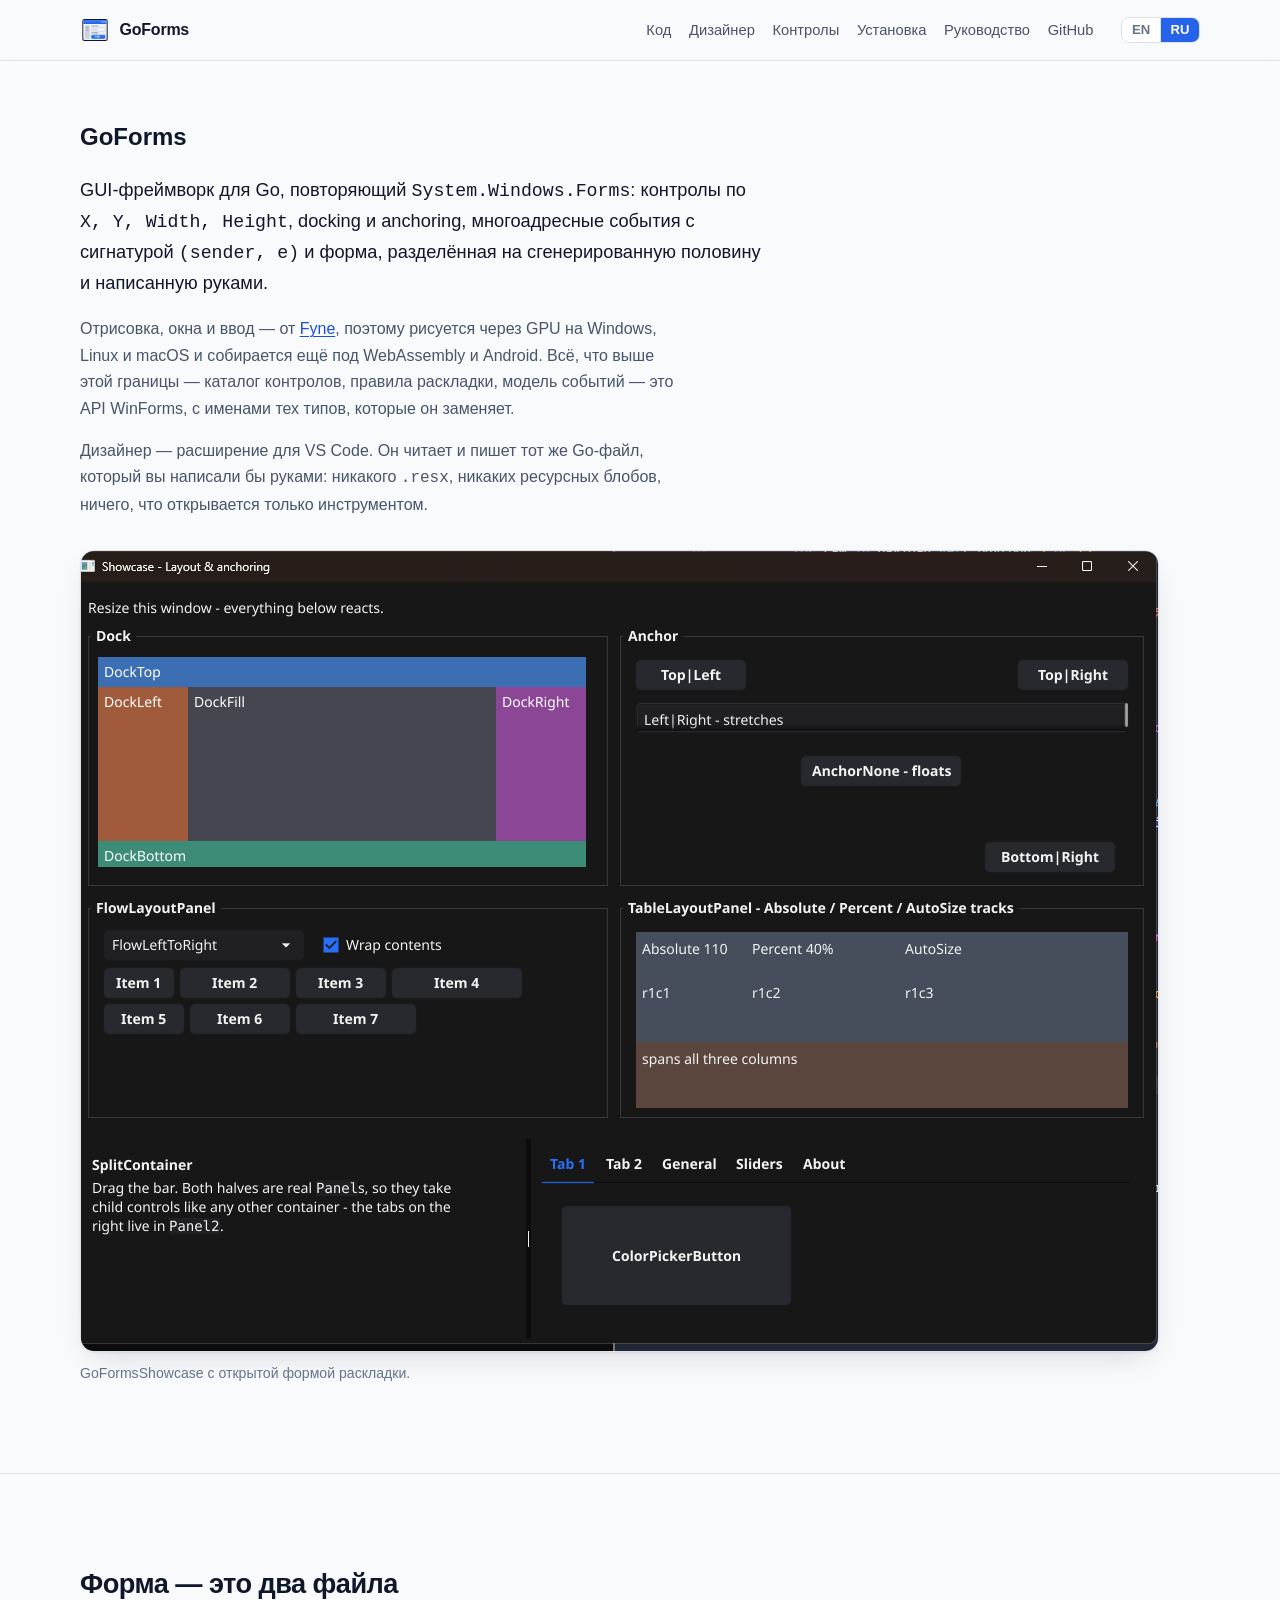
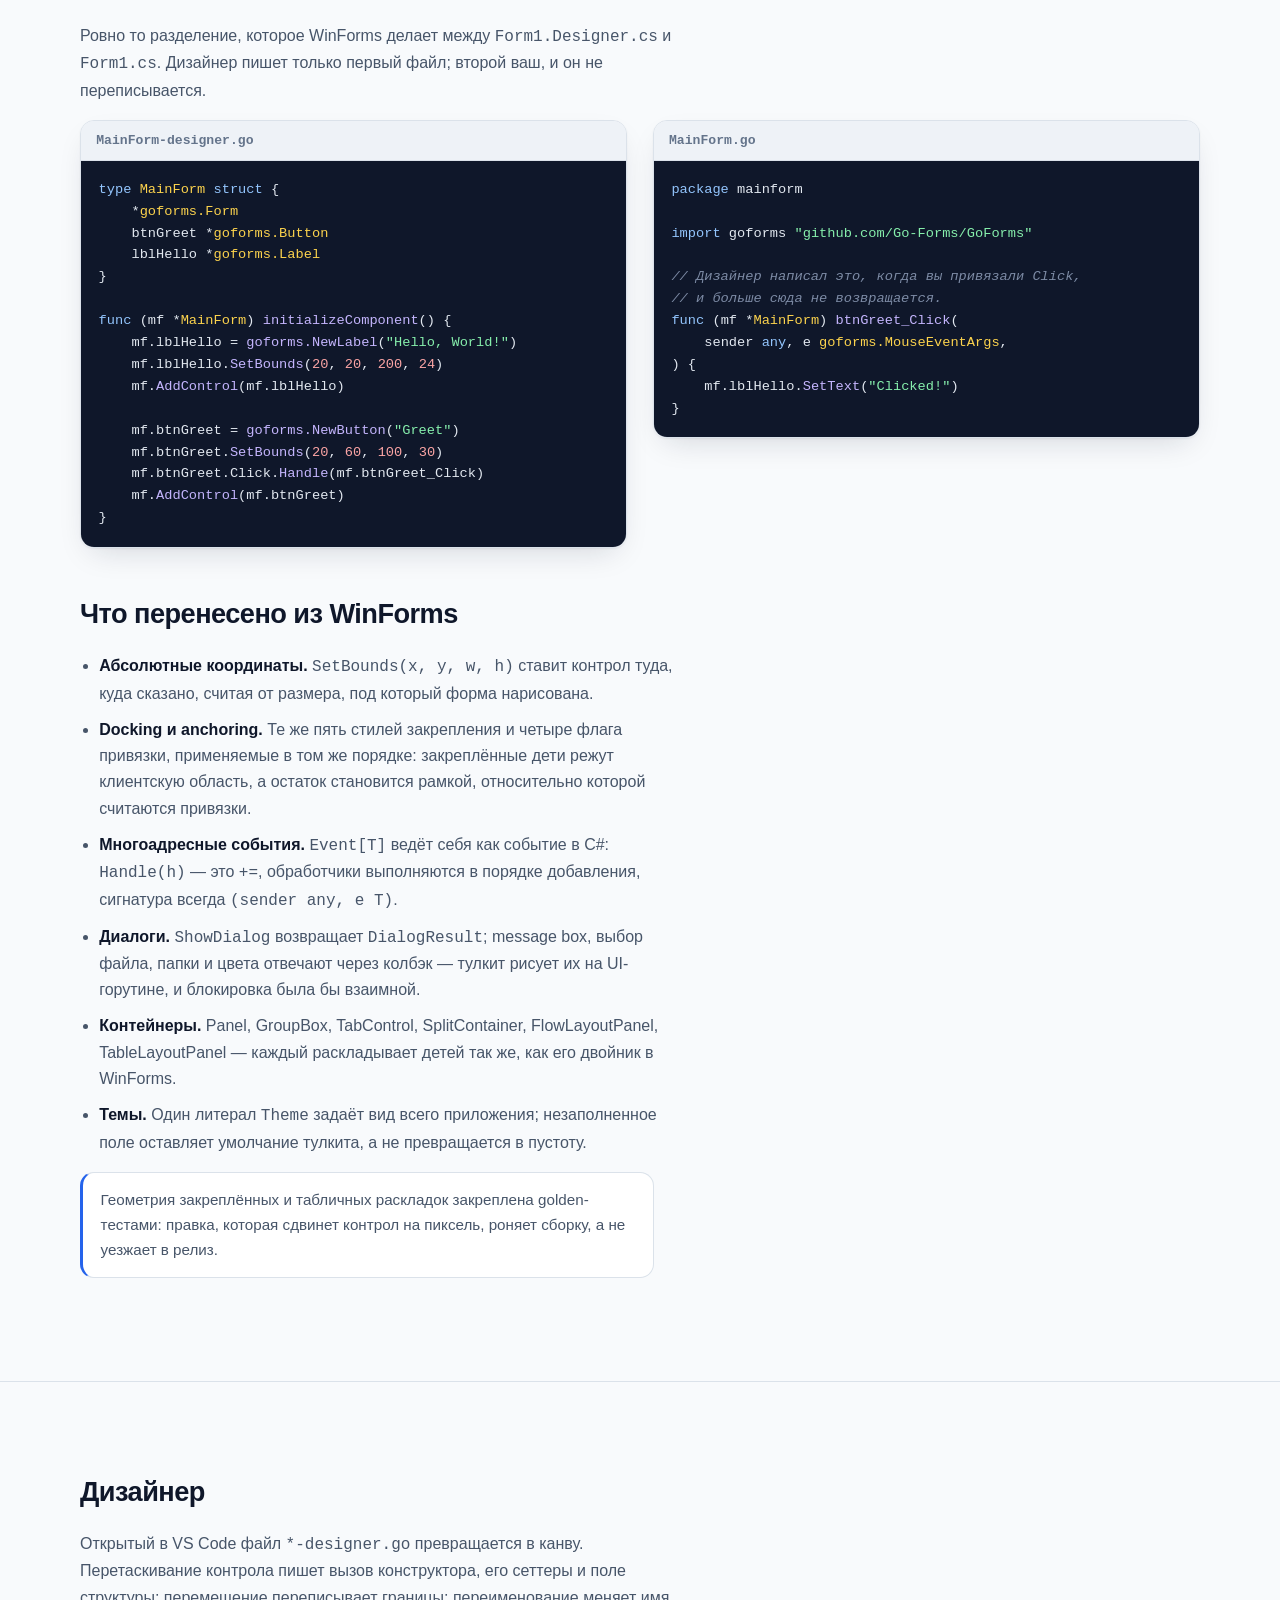
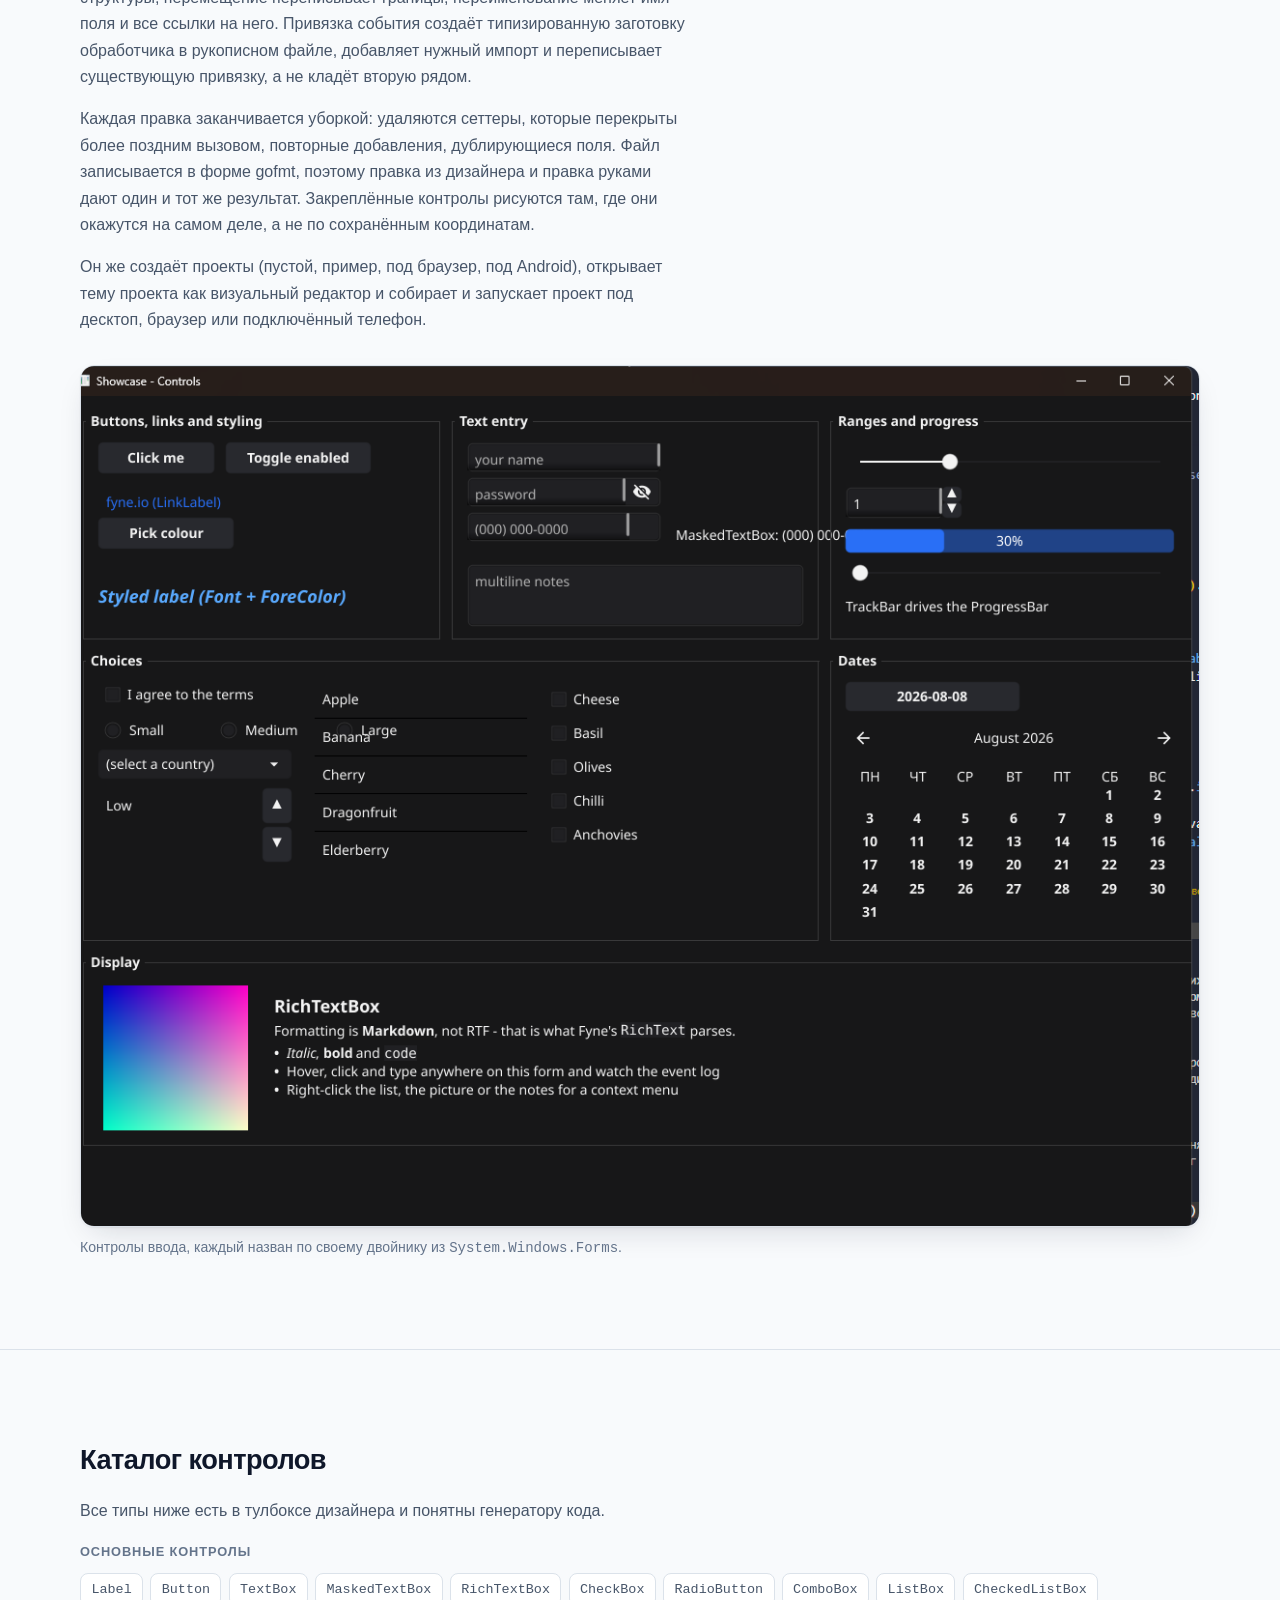
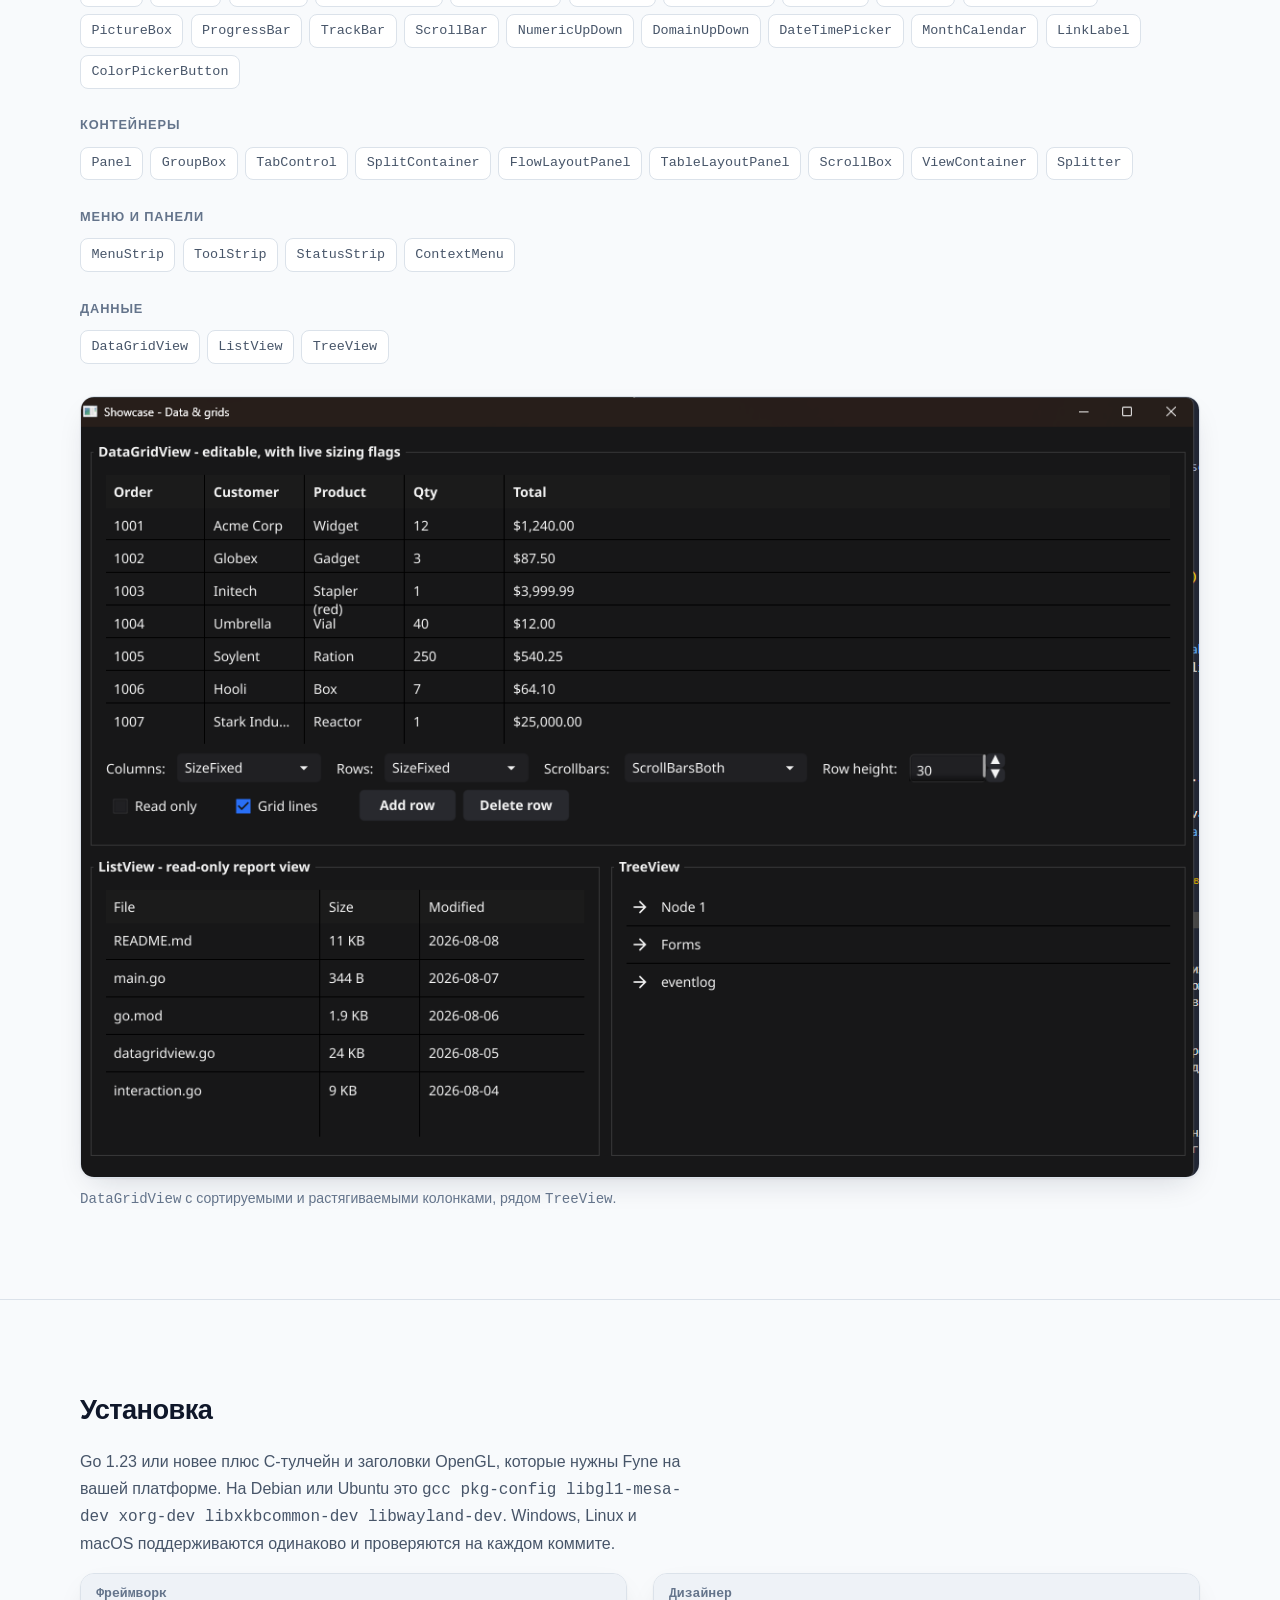
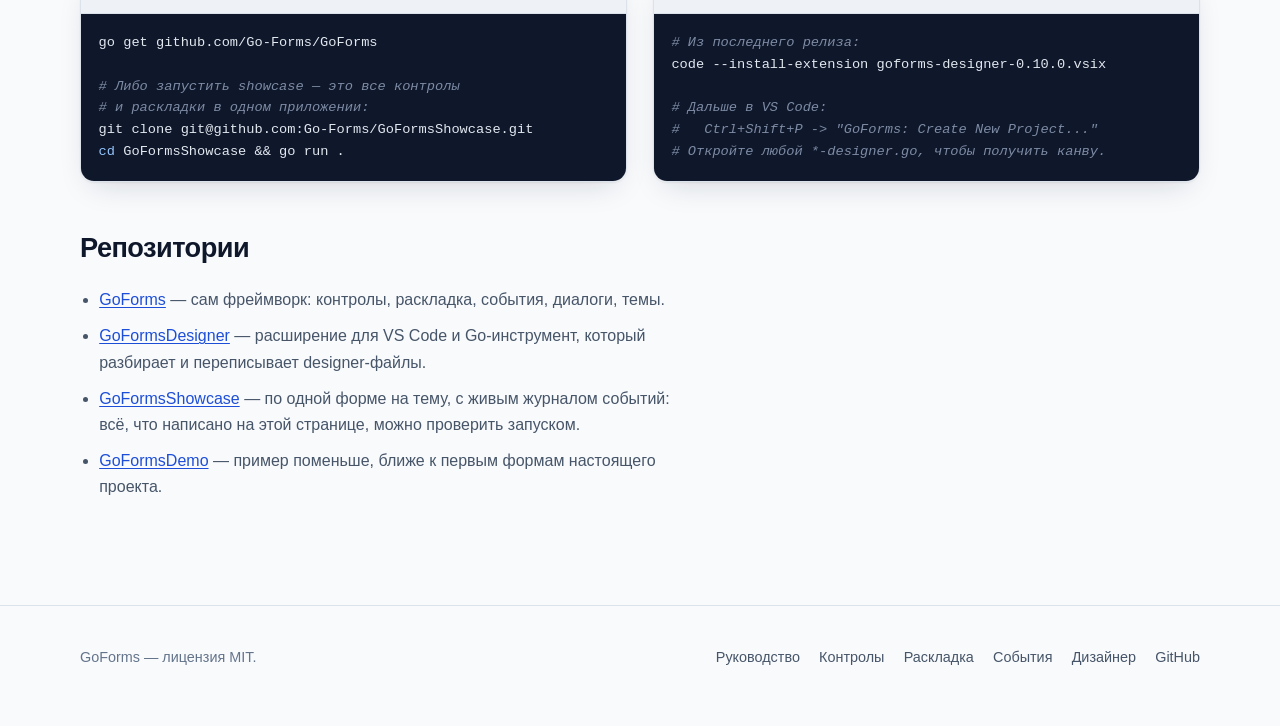
==== commit b0a05850: "Make the site a technical page rather than a pitch The landing page opened with a slogan, then six c" ====
--- a/site/ru/index.html
+++ b/site/ru/index.html
@@ -3,15 +3,15 @@
 <head>
 <meta charset="utf-8">
 <meta name="viewport" content="width=device-width, initial-scale=1">
-<title>GoForms — WinForms для Go, с настоящим визуальным дизайнером</title>
-<meta name="description" content="GoForms — GUI-фреймворк для Go в стиле Windows Forms: абсолютное позиционирование, докинг и якоря, события как в C# и визуальный дизайнер, который правит ваш Go-код прямо в VS Code.">
+<title>GoForms — GUI-фреймворк для Go в стиле WinForms</title>
+<meta name="description" content="GoForms — GUI-фреймворк для Go в стиле Windows Forms: абсолютные координаты, docking и anchoring, многоадресные события и дизайнер для VS Code, который правит сам Go-код.">
 <link rel="icon" href="../assets/favicon.svg" type="image/svg+xml">
 <link rel="alternate" hreflang="en" href="https://go-forms.github.io/GoForms/">
 <link rel="alternate" hreflang="ru" href="https://go-forms.github.io/GoForms/ru/">
 <link rel="alternate" hreflang="x-default" href="https://go-forms.github.io/GoForms/">
 <link rel="stylesheet" href="../style.css">
-<meta property="og:title" content="GoForms — WinForms для Go">
-<meta property="og:description" content="GUI-фреймворк для Go в стиле Windows Forms и визуальный дизайнер для VS Code, который правит ваш Go-код напрямую.">
+<meta property="og:title" content="GoForms — GUI-фреймворк для Go в стиле WinForms">
+<meta property="og:description" content="Абсолютные координаты, docking и anchoring, многоадресные события и дизайнер для VS Code, который правит сам Go-код.">
 <meta property="og:type" content="website">
 <meta property="og:image" content="../assets/layout-design.png">
 </head>
@@ -24,11 +24,10 @@
       <span>GoForms</span>
     </a>
     <nav>
-      <a href="#why">Зачем</a>
       <a href="#code">Код</a>
       <a href="#designer">Дизайнер</a>
       <a href="#controls">Контролы</a>
-      <a href="#start">Начало</a>
+      <a href="#install">Установка</a>
       <a href="guide.html">Руководство</a>
       <a href="https://github.com/Go-Forms">GitHub</a>
     </nav>
@@ -41,91 +40,46 @@
 
 <main id="top">
 
-<section class="hero">
-  <div class="wrap hero-grid">
-    <div>
-      <span class="eyebrow">Go · Десктоп · Кроссплатформенно</span>
-      <h1>Знаете WinForms —<br>значит, уже знаете <span class="accent">GoForms</span>.</h1>
-      <p class="lede">
-        Форма. Контролы на <code translate="no">X, Y, Width, Height</code>. Докинг и якоря,
-        которые переживают изменение размера. События, которые вы подключаете через
-        <code translate="no">.Handle(…)</code>. И визуальный дизайнер, который пишет обычный
-        читаемый Go — а не бинарный ресурс, который вам не положено открывать.
-      </p>
-      <div class="cta">
-        <a class="btn btn-primary" href="#start">Начать</a>
-        <a class="btn btn-ghost" href="https://github.com/Go-Forms/GoFormsDesigner/releases/latest">Скачать дизайнер</a>
-        <a class="btn btn-ghost" href="guide.html">Руководство</a>
-        <a class="btn btn-ghost" href="https://github.com/Go-Forms/GoForms">Исходники</a>
-      </div>
-    </div>
-    <figure class="hero-shot">
-      <img src="../assets/layout-design.png" alt="Форма раскладки в GoFormsShowcase: пять цветных пристыкованных панелей, кнопки с якорями, FlowLayoutPanel, TableLayoutPanel и SplitContainer с вкладками.">
-      <figcaption>GoFormsShowcase в работе. Каждая панель выше — настоящий контейнер с настоящими дочерними контролами.</figcaption>
+<section class="intro">
+  <div class="wrap">
+    <h1>GoForms</h1>
+    <p class="lead">
+      GUI-фреймворк для Go, повторяющий <code translate="no">System.Windows.Forms</code>:
+      контролы по <code translate="no">X, Y, Width, Height</code>, docking и anchoring,
+      многоадресные события с сигнатурой <code translate="no">(sender, e)</code> и форма,
+      разделённая на сгенерированную половину и написанную руками.
+    </p>
+    <p>
+      Отрисовка, окна и ввод — от <a href="https://fyne.io">Fyne</a>, поэтому рисуется
+      через GPU на Windows, Linux и macOS и собирается ещё под WebAssembly и Android.
+      Всё, что выше этой границы — каталог контролов, правила раскладки, модель событий —
+      это API WinForms, с именами тех типов, которые он заменяет.
+    </p>
+    <p>
+      Дизайнер — расширение для VS Code. Он читает и пишет тот же Go-файл, который вы
+      написали бы руками: никакого <code translate="no">.resx</code>, никаких ресурсных
+      блобов, ничего, что открывается только инструментом.
+    </p>
+
+    <figure class="shot">
+      <img src="../assets/layout-design.png" alt="Форма раскладки из showcase: закреплённые панели, привязанные кнопки, flow- и table-панели, split-контейнер с вкладками.">
+      <figcaption>GoFormsShowcase с открытой формой раскладки.</figcaption>
     </figure>
   </div>
 </section>
 
-<section id="why">
-  <div class="wrap">
-    <div class="section-head">
-      <h2>Слой совместимости, а не переименование</h2>
-      <p>
-        Отрисовку, окна и ввод берёт на себя <a href="https://fyne.io">Fyne</a> —
-        отсюда аппаратное ускорение на Windows, Linux и macOS без единой строчки
-        цикла сообщений. Всё, что выше этой границы, — WinForms.
-      </p>
-    </div>
-
-    <div class="cards">
-      <div class="card">
-        <div class="glyph" aria-hidden="true"><svg viewBox="0 0 24 24" fill="none" stroke="currentColor" stroke-width="2" stroke-linecap="round" stroke-linejoin="round"><rect x="3" y="3" width="18" height="18" rx="2"/><path d="M3 9h18M9 21V9"/></svg></div>
-        <h3>Абсолютное позиционирование</h3>
-        <p>Контрол оказывается там, куда вы его поставили. Никаких flex-контейнеров, с которыми надо бороться, и никакой алгебры раскладки, которую приходится разгадывать, когда что-то встало не туда.</p>
-      </div>
-      <div class="card">
-        <div class="glyph" aria-hidden="true"><svg viewBox="0 0 24 24" fill="none" stroke="currentColor" stroke-width="2" stroke-linecap="round" stroke-linejoin="round"><path d="M4 4h16v16H4z"/><path d="M9 4v16M4 14h16"/></svg></div>
-        <h3>Докинг и якоря</h3>
-        <p>Те же пять стилей докинга и четыре флага якорей, с тем же порядком отрезания краёв — плюс flow-, table- и split-контейнеры, когда сетка проще арифметики.</p>
-      </div>
-      <div class="card">
-        <div class="glyph" aria-hidden="true"><svg viewBox="0 0 24 24" fill="none" stroke="currentColor" stroke-width="2" stroke-linecap="round" stroke-linejoin="round"><path d="M13 2 3 14h8l-1 8 10-12h-8z"/></svg></div>
-        <h3>Настоящие multicast-события</h3>
-        <p><code translate="no">Event[T]</code> ведёт себя как событие в C#: <code translate="no">.Handle(h)</code> — это <code translate="no">+=</code>, обработчики выполняются в порядке подписки, а сигнатура всегда <code translate="no">(sender any, e T)</code>.</p>
-      </div>
-      <div class="card">
-        <div class="glyph" aria-hidden="true"><svg viewBox="0 0 24 24" fill="none" stroke="currentColor" stroke-width="2" stroke-linecap="round" stroke-linejoin="round"><path d="M4 4h7v7H4zM13 4h7v7h-7zM4 13h7v7H4zM13 13h7v7h-7z"/></svg></div>
-        <h3>34 контрола, один каталог</h3>
-        <p>От <code translate="no">Label</code> до <code translate="no">DataGridView</code>, каждый назван по типу из <code translate="no">System.Windows.Forms</code>, который он замещает, — так что знакомая вам документация продолжает работать.</p>
-      </div>
-      <div class="card">
-        <div class="glyph" aria-hidden="true"><svg viewBox="0 0 24 24" fill="none" stroke="currentColor" stroke-width="2" stroke-linecap="round" stroke-linejoin="round"><path d="M12 3v18M5 8l7-5 7 5v8l-7 5-7-5z"/></svg></div>
-        <h3>Разделение как в partial-классах</h3>
-        <p>Раскладка живёт в <code translate="no">Form-designer.go</code>, ваш код — в <code translate="no">Form.go</code>. Дизайнер трогает только первый, поэтому съесть написанное вами он не может.</p>
-      </div>
-      <div class="card">
-        <div class="glyph" aria-hidden="true"><svg viewBox="0 0 24 24" fill="none" stroke="currentColor" stroke-width="2" stroke-linecap="round" stroke-linejoin="round"><path d="M3 12h4l3 8 4-16 3 8h4"/></svg></div>
-        <h3>Обещания под тестами</h3>
-        <p>Golden-тесты фиксируют итоговую геометрию докинга и сеток, так что рефакторинг, сдвинувший контрол на пиксель, роняет сборку.</p>
-      </div>
-    </div>
-  </div>
-</section>
-
 <section id="code">
   <div class="wrap">
-    <div class="section-head">
-      <h2>Вся идея — в двух файлах</h2>
-      <p>
-        Форма разделена ровно так же, как форма WinForms делится на
-        <code translate="no">Form1.cs</code> и <code translate="no">Form1.Designer.cs</code>, — только обе
-        половины здесь обычный Go, который можно читать, дифать и ревьюить.
-      </p>
-    </div>
+    <h2>Форма — это два файла</h2>
+    <p>
+      Ровно то разделение, которое WinForms делает между
+      <code translate="no">Form1.Designer.cs</code> и <code translate="no">Form1.cs</code>.
+      Дизайнер пишет только первый файл; второй ваш, и он не переписывается.
+    </p>
 
     <div class="split">
       <figure class="code">
-        <figcaption translate="no">MainForm-designer.go — раскладка от дизайнера</figcaption>
+        <figcaption translate="no">MainForm-designer.go</figcaption>
 <pre translate="no"><span class="k">type</span> <span class="t">MainForm</span> <span class="k">struct</span> {
 	*<span class="t">goforms.Form</span>
 	btnGreet *<span class="t">goforms.Button</span>
@@ -145,14 +99,13 @@
       </figure>
 
       <figure class="code">
-        <figcaption translate="no">MainForm.go — пишете вы</figcaption>
+        <figcaption translate="no">MainForm.go</figcaption>
 <pre translate="no"><span class="k">package</span> mainform
 
-<span class="k">import</span> <span class="s">"goforms"</span>
-
-<span class="c">// Дизайнер создал эту заглушку в тот момент,</span>
-<span class="c">// когда вы привязали Click в панели событий.</span>
-<span class="c">// Больше он этот файл не трогает.</span>
+<span class="k">import</span> goforms <span class="s">"github.com/Go-Forms/GoForms"</span>
+
+<span class="c">// Дизайнер написал это, когда вы привязали Click,</span>
+<span class="c">// и больше сюда не возвращается.</span>
 <span class="k">func</span> (mf *<span class="t">MainForm</span>) <span class="f">btnGreet_Click</span>(
 	sender <span class="k">any</span>, e <span class="t">goforms.MouseEventArgs</span>,
 ) {
@@ -160,178 +113,72 @@
 }</pre>
       </figure>
     </div>
-  </div>
-</section>
-
-<section id="mapping">
-  <div class="wrap">
-    <div class="section-head">
-      <h2>Один и тот же код на двух языках</h2>
-      <p>
-        Имена, семантика и сигнатуры событий намеренно повторяют
-        <code translate="no">System.Windows.Forms</code>, поэтому знакомое
-        переносится, а не переучивается.
-      </p>
-    </div>
-
-    <div class="split">
-      <figure class="code">
-        <figcaption translate="no">C#</figcaption>
-<pre translate="no"><span class="k">public partial class</span> <span class="t">MainForm</span> : <span class="t">Form</span>
-{
-    <span class="k">public</span> <span class="f">MainForm</span>() =&gt; <span class="f">InitializeComponent</span>();
-
-    <span class="k">private void</span> <span class="f">btnGreet_Click</span>(<span class="k">object</span> s, <span class="t">EventArgs</span> e)
-    {
-        lblHello.Text = <span class="s">"Clicked!"</span>;
-    }
-
-    <span class="k">private void</span> <span class="f">btnAbout_Click</span>(<span class="k">object</span> s, <span class="t">EventArgs</span> e)
-    {
-        <span class="k">using var</span> dlg = <span class="k">new</span> <span class="t">AboutForm</span>();
-        <span class="k">if</span> (dlg.<span class="f">ShowDialog</span>(<span class="k">this</span>) == DialogResult.OK)
-            <span class="f">ApplyChanges</span>();
-    }
-}</pre>
-      </figure>
-
-      <figure class="code">
-        <figcaption translate="no">Go</figcaption>
-<pre translate="no"><span class="k">type</span> <span class="t">MainForm</span> <span class="k">struct</span>{ *<span class="t">goforms.Form</span> }
-
-<span class="k">func</span> (mf *<span class="t">MainForm</span>) <span class="f">btnGreet_Click</span>(
-	sender <span class="k">any</span>, e <span class="t">goforms.MouseEventArgs</span>,
-) {
-	mf.lblHello.<span class="f">SetText</span>(<span class="s">"Clicked!"</span>)
-}
-
-<span class="k">func</span> (mf *<span class="t">MainForm</span>) <span class="f">btnAbout_Click</span>(
-	sender <span class="k">any</span>, e <span class="t">goforms.MouseEventArgs</span>,
-) {
-	<span class="k">go func</span>() {   <span class="c">// ShowDialog блокирует; никогда не в UI-потоке</span>
-		dlg := <span class="f">aboutform.NewAboutForm</span>()
-		<span class="k">if</span> dlg.<span class="f">ShowDialog</span>() == goforms.DialogOK {
-			<span class="f">fyne.Do</span>(<span class="k">func</span>() { mf.<span class="f">applyChanges</span>() })
-		}
-	}()
-}</pre>
-      </figure>
-    </div>
-
-    <p style="margin-top:1.5rem;color:var(--ink-soft)">
-      Единственное настоящее отличие — последнее: GoForms рисует в одной
-      горутине, поэтому всё, что ждёт, — включая диалог, — выполняется вне её.
-      <a href="guide.html#ui-thread">В руководстве разобрано правило и те две
-      строки, которые ему удовлетворяют</a>.
+
+    <h2>Что перенесено из WinForms</h2>
+    <ul class="facts">
+      <li><strong>Абсолютные координаты.</strong> <code translate="no">SetBounds(x, y, w, h)</code>
+        ставит контрол туда, куда сказано, считая от размера, под который форма нарисована.</li>
+      <li><strong>Docking и anchoring.</strong> Те же пять стилей закрепления и четыре флага
+        привязки, применяемые в том же порядке: закреплённые дети режут клиентскую область,
+        а остаток становится рамкой, относительно которой считаются привязки.</li>
+      <li><strong>Многоадресные события.</strong> <code translate="no">Event[T]</code> ведёт себя
+        как событие в C#: <code translate="no">Handle(h)</code> — это
+        <code translate="no">+=</code>, обработчики выполняются в порядке добавления, сигнатура
+        всегда <code translate="no">(sender any, e T)</code>.</li>
+      <li><strong>Диалоги.</strong> <code translate="no">ShowDialog</code> возвращает
+        <code translate="no">DialogResult</code>; message box, выбор файла, папки и цвета
+        отвечают через колбэк — тулкит рисует их на UI-горутине, и блокировка была бы
+        взаимной.</li>
+      <li><strong>Контейнеры.</strong> Panel, GroupBox, TabControl, SplitContainer,
+        FlowLayoutPanel, TableLayoutPanel — каждый раскладывает детей так же, как его
+        двойник в WinForms.</li>
+      <li><strong>Темы.</strong> Один литерал <code translate="no">Theme</code> задаёт вид всего
+        приложения; незаполненное поле оставляет умолчание тулкита, а не превращается в пустоту.</li>
+    </ul>
+
+    <p class="note">
+      Геометрия закреплённых и табличных раскладок закреплена golden-тестами: правка, которая
+      сдвинет контрол на пиксель, роняет сборку, а не уезжает в релиз.
     </p>
   </div>
 </section>
 
 <section id="designer">
   <div class="wrap">
-    <div class="section-head">
-      <h2>Дизайнер правит Go, а не <code translate="no">.resx</code></h2>
-      <p>
-        Перетащите контрол на холст — в вашем файле появится строка Go.
-        Сдвиньте его — изменятся числа. Нет промежуточного формата, нет шага
-        регенерации и нет состояния нигде, кроме исходника.
-      </p>
-    </div>
-
-    <div class="split">
-      <figure class="diagram">
-        <svg viewBox="0 0 460 330" role="img" aria-labelledby="flow-title flow-desc">
-          <title id="flow-title">Что делает одна правка в дизайнере</title>
-          <desc id="flow-desc">Перетаскивание контрола на холсте отправляет операцию во вспомогательный CLI,
-          который переписывает designer-файл; привязка события дополнительно создаёт заглушку обработчика
-          в рукописном файле. Затем оба файла разбираются заново, и холст перерисовывается.</desc>
-
-          <defs>
-            <marker id="dg-head" viewBox="0 0 10 10" refX="8" refY="5"
-                    markerWidth="6" markerHeight="6" orient="auto-start-reverse">
-              <path d="M0 1.5 9 5 0 8.5z" fill="currentColor"/>
-            </marker>
-          </defs>
-
-          <g class="dg-box">
-            <rect x="8" y="10" width="180" height="62" rx="10"/>
-            <text class="dg-h" x="98" y="36">Холст</text>
-            <text class="dg-p" x="98" y="55">перетащить, растянуть, задать свойство</text>
-          </g>
-
-          <g class="dg-box">
-            <rect x="8" y="132" width="180" height="62" rx="10"/>
-            <text class="dg-h" translate="no" x="98" y="158">goformsdesigner</text>
-            <text class="dg-p" x="98" y="177">parse · apply · tidy</text>
-          </g>
-
-          <g class="dg-box dg-file">
-            <rect x="256" y="10" width="196" height="62" rx="10"/>
-            <text class="dg-h" translate="no" x="354" y="36">Form-designer.go</text>
-            <text class="dg-p" x="354" y="55">поля + initializeComponent</text>
-          </g>
-
-          <g class="dg-box dg-file">
-            <rect x="256" y="132" width="196" height="62" rx="10"/>
-            <text class="dg-h" translate="no" x="354" y="158">Form.go</text>
-            <text class="dg-p" x="354" y="177">ваши обработчики, не тронуты</text>
-          </g>
-
-          <g class="dg-box dg-tidy">
-            <rect x="8" y="252" width="444" height="60" rx="10"/>
-            <text class="dg-h" x="230" y="278">Очистка после каждой правки</text>
-            <text class="dg-p" x="230" y="297">перекрытые сеттеры · наслоившиеся привязки · дубли добавлений — убраны</text>
-          </g>
-
-          <g class="dg-arrow">
-            <path d="M98 72v54"/>
-            <path d="M188 163h60"/>
-            <path d="M188 155q40 0 40-45V47h20"/>
-            <path d="M230 200v46"/>
-          </g>
-          <g class="dg-label">
-            <text x="218" y="180">заглушка</text>
-            <text x="243" y="103">правка</text>
-          </g>
-        </svg>
-      </figure>
-      <div>
-        <ol class="steps">
-          <li>
-            <h3>Бросить, перетащить, растянуть</h3>
-            <p>Панель инструментов, сгруппированная как в Visual Studio, привязка к направляющим, множественное выделение и собственный стек отмены — дизайнер пишет файлы напрямую, поэтому редакторский стек ему не подходит.</p>
-          </li>
-          <li>
-            <h3>Честный показ докинга</h3>
-            <p>Холст выполняет тот же проход раскладки, что и фреймворк, поэтому пристыкованный контрол рисуется прижатым к краю родителя — там, где он и окажется, — а не по координатам, куда его бросили.</p>
-          </li>
-          <li>
-            <h3>События в один клик</h3>
-            <p>Привяжите событие — заглушка обработчика появится в рукописной половине, с правильным типом аргумента, и курсор встанет внутрь неё.</p>
-          </li>
-          <li>
-            <h3>Файлы, которые остаются чистыми</h3>
-            <p>Каждая правка запускает проход очистки, который убирает ставшее лишним: перекрытые сеттеры, наслоившиеся привязки событий, повторные добавления. Файл после часа перетаскиваний читается так же, как после пяти минут. <a href="guide.html#designer-limits">Что он не тронет никогда</a> — расписано в руководстве.</p>
-          </li>
-        </ol>
-      </div>
-    </div>
+    <h2>Дизайнер</h2>
+    <p>
+      Открытый в VS Code файл <code translate="no">*-designer.go</code> превращается в канву.
+      Перетаскивание контрола пишет вызов конструктора, его сеттеры и поле структуры;
+      перемещение переписывает границы; переименование меняет имя поля и все ссылки на него.
+      Привязка события создаёт типизированную заготовку обработчика в рукописном файле,
+      добавляет нужный импорт и переписывает существующую привязку, а не кладёт вторую рядом.
+    </p>
+    <p>
+      Каждая правка заканчивается уборкой: удаляются сеттеры, которые перекрыты более поздним
+      вызовом, повторные добавления, дублирующиеся поля. Файл записывается в форме gofmt,
+      поэтому правка из дизайнера и правка руками дают один и тот же результат. Закреплённые
+      контролы рисуются там, где они окажутся на самом деле, а не по сохранённым координатам.
+    </p>
+    <p>
+      Он же создаёт проекты (пустой, пример, под браузер, под Android), открывает тему проекта
+      как визуальный редактор и собирает и запускает проект под десктоп, браузер или
+      подключённый телефон.
+    </p>
+
+    <figure class="shot">
+      <img src="../assets/form-controls.png" alt="Форма GoForms с текстовыми полями, комбобоксами, чекбоксами, ползунками и счётчиками.">
+      <figcaption>Контролы ввода, каждый назван по своему двойнику из <code translate="no">System.Windows.Forms</code>.</figcaption>
+    </figure>
   </div>
 </section>
 
 <section id="controls">
   <div class="wrap">
-    <div class="section-head">
-      <h2>Каталог контролов</h2>
-      <p>
-        Каждый тип ниже есть в панели инструментов дизайнера и понятен генератору
-        кода: бросок на холст пишет вызов конструктора, его сеттеры и поле структуры —
-        всё названо по образцу WinForms.
-      </p>
-    </div>
+    <h2>Каталог контролов</h2>
+    <p>Все типы ниже есть в тулбоксе дизайнера и понятны генератору кода.</p>
 
     <div class="catalog-group">
-      <h3>Обычные контролы</h3>
+      <h3>Основные контролы</h3>
       <div class="chips">
         <span class="chip" translate="no">Label</span><span class="chip" translate="no">Button</span><span class="chip" translate="no">TextBox</span>
         <span class="chip" translate="no">MaskedTextBox</span><span class="chip" translate="no">RichTextBox</span><span class="chip" translate="no">CheckBox</span>
@@ -367,91 +214,59 @@
         <span class="chip" translate="no">DataGridView</span><span class="chip" translate="no">ListView</span><span class="chip" translate="no">TreeView</span>
       </div>
     </div>
-  </div>
-</section>
-
-<section id="gallery">
-  <div class="wrap">
-    <div class="section-head">
-      <h2>Как это выглядит в работе</h2>
-      <p>Это скриншоты GoFormsShowcase — он в списке репозиториев ниже и собирается одной командой.</p>
-    </div>
-    <div class="gallery">
-      <figure>
-        <img src="../assets/form-controls.png" alt="Форма с текстовыми полями, выпадающими списками, чекбоксами, ползунками и счётчиками.">
-        <figcaption>Контролы ввода, каждый сопоставлен своему эквиваленту из <code translate="no">System.Windows.Forms</code>.</figcaption>
-      </figure>
-      <figure>
-        <img src="../assets/form-data.png" alt="DataGridView с сортируемыми колонками рядом с TreeView.">
-        <figcaption><code translate="no">DataGridView</code> с сортируемыми колонками переменной ширины рядом с <code translate="no">TreeView</code>.</figcaption>
-      </figure>
-    </div>
-  </div>
-</section>
-
-<section id="start">
-  <div class="wrap">
-    <div class="section-head">
-      <h2>Начало работы</h2>
-      <p>
-        Go 1.23 или новее, плюс C-компилятор и заголовки OpenGL, которые Fyne
-        требует на вашей платформе. На Debian и Ubuntu это
-        <code translate="no">gcc pkg-config libgl1-mesa-dev xorg-dev libxkbcommon-dev libwayland-dev</code>.
-        Windows, Linux и macOS равноправны — CI собирает и тестирует каждый
-        коммит на всех трёх.
-      </p>
-    </div>
+
+    <figure class="shot">
+      <img src="../assets/form-data.png" alt="DataGridView с сортируемыми колонками рядом с TreeView.">
+      <figcaption><code translate="no">DataGridView</code> с сортируемыми и растягиваемыми колонками, рядом <code translate="no">TreeView</code>.</figcaption>
+    </figure>
+  </div>
+</section>
+
+<section id="install">
+  <div class="wrap">
+    <h2>Установка</h2>
+    <p>
+      Go 1.23 или новее плюс C-тулчейн и заголовки OpenGL, которые нужны Fyne на вашей
+      платформе. На Debian или Ubuntu это
+      <code translate="no">gcc pkg-config libgl1-mesa-dev xorg-dev libxkbcommon-dev libwayland-dev</code>.
+      Windows, Linux и macOS поддерживаются одинаково и проверяются на каждом коммите.
+    </p>
 
     <div class="split">
       <figure class="code">
-        <figcaption>Клонировать фреймворк и запустить showcase</figcaption>
-<pre translate="no"><span class="c"># Два репозитория рядом: приложения находят фреймворк</span>
-<span class="c"># через директиву `replace` на ../GoForms.</span>
-git clone git@github.com:Go-Forms/GoForms.git
+        <figcaption>Фреймворк</figcaption>
+<pre translate="no">go get github.com/Go-Forms/GoForms
+
+<span class="c"># Либо запустить showcase — это все контролы</span>
+<span class="c"># и раскладки в одном приложении:</span>
 git clone git@github.com:Go-Forms/GoFormsShowcase.git
-
 <span class="k">cd</span> GoFormsShowcase &amp;&amp; go run .</pre>
       </figure>
 
       <figure class="code">
-        <figcaption>Установить дизайнер</figcaption>
-<pre translate="no"><span class="c"># Скачайте .vsix из последнего релиза, затем:</span>
-code --install-extension goforms-designer-<span data-latest-version>0.9.0</span>.vsix
+        <figcaption>Дизайнер</figcaption>
+<pre translate="no"><span class="c"># Из последнего релиза:</span>
+code --install-extension goforms-designer-<span data-latest-version>0.10.0</span>.vsix
 
 <span class="c"># Дальше в VS Code:</span>
 <span class="c">#   Ctrl+Shift+P -> "GoForms: Create New Project..."</span>
-<span class="c"># и откройте любой *-designer.go, чтобы получить холст.</span>
-
-<span class="c"># Если он не находит Go - GUI-редактор не видит PATH,</span>
-<span class="c"># который строит ваш шелл - запустите</span>
-<span class="c"># "GoForms: Check Setup" или задайте путь один раз:</span>
-<span class="c">#   "goforms.goPath": "/usr/local/go/bin/go"</span></pre>
+<span class="c"># Откройте любой *-designer.go, чтобы получить канву.</span></pre>
       </figure>
     </div>
 
-    <div class="section-head" style="margin-top:3.5rem">
-      <h2>Четыре репозитория</h2>
-      <p>Фреймворк самостоятелен; всё остальное его использует.</p>
-    </div>
-
-    <div class="repos">
-      <div class="repo">
-        <a href="https://github.com/Go-Forms/GoForms">Go-Forms/GoForms</a>
-        <p>Сам фреймворк: контролы, раскладка, события, диалоги, темы. Никаких зависимостей, кроме Fyne.</p>
-      </div>
-      <div class="repo">
-        <a href="https://github.com/Go-Forms/GoFormsDesigner">Go-Forms/GoFormsDesigner</a>
-        <p>Расширение для VS Code: холст с перетаскиванием, команды создания проектов и Go-CLI, который разбирает и переписывает код.</p>
-      </div>
-      <div class="repo">
-        <a href="https://github.com/Go-Forms/GoFormsShowcase">Go-Forms/GoFormsShowcase</a>
-        <p>По форме на тему — раскладка, контролы, данные, диалоги — с живым логом событий, чтобы любое утверждение с этой страницы можно было проверить запуском.</p>
-      </div>
-      <div class="repo">
-        <a href="https://github.com/Go-Forms/GoFormsDemo">Go-Forms/GoFormsDemo</a>
-        <p>Приложение поменьше, ближе к тому, как выглядят первые формы реального проекта.</p>
-      </div>
-    </div>
+    <h2>Репозитории</h2>
+    <ul class="facts">
+      <li><a href="https://github.com/Go-Forms/GoForms">GoForms</a> — сам фреймворк:
+        контролы, раскладка, события, диалоги, темы.</li>
+      <li><a href="https://github.com/Go-Forms/GoFormsDesigner">GoFormsDesigner</a> —
+        расширение для VS Code и Go-инструмент, который разбирает и переписывает
+        designer-файлы.</li>
+      <li><a href="https://github.com/Go-Forms/GoFormsShowcase">GoFormsShowcase</a> — по одной
+        форме на тему, с живым журналом событий: всё, что написано на этой странице, можно
+        проверить запуском.</li>
+      <li><a href="https://github.com/Go-Forms/GoFormsDemo">GoFormsDemo</a> — пример поменьше,
+        ближе к первым формам настоящего проекта.</li>
+    </ul>
   </div>
 </section>
 
@@ -459,10 +274,9 @@
 
 <footer>
   <div class="wrap">
-    <span>GoForms — под лицензией MIT.</span>
+    <span>GoForms — лицензия MIT.</span>
     <nav>
       <a href="guide.html">Руководство</a>
-      <a href="https://github.com/Go-Forms/GoForms/tree/main/docs">Справочник</a>
       <a href="https://github.com/Go-Forms/GoForms/blob/main/docs/controls.md">Контролы</a>
       <a href="https://github.com/Go-Forms/GoForms/blob/main/docs/layout.md">Раскладка</a>
       <a href="https://github.com/Go-Forms/GoForms/blob/main/docs/events.md">События</a>
@@ -473,10 +287,9 @@
 </footer>
 
 <script>
-// The install command names a version, and a version pinned in HTML is wrong
-// from the next release onwards. Ask GitHub what the latest one is; the text
-// already in the page is the fallback, so a blocked or rate-limited request
-// leaves a command that still works.
+// Версия в команде установки, вшитая в HTML, устаревает со следующим релизом.
+// Спрашиваем у GitHub последнюю; то, что уже написано в странице, остаётся
+// запасным вариантом, поэтому заблокированный запрос ничего не ломает.
 (function () {
 	var slots = document.querySelectorAll('[data-latest-version]');
 	if (!slots.length || !window.fetch) return;
@@ -490,7 +303,7 @@
 			if (!/^\d+\.\d+\.\d+$/.test(version)) return;
 			slots.forEach(function (el) { el.textContent = version; });
 		})
-		.catch(function () { /* keep the fallback */ });
+		.catch(function () { /* остаётся запасной вариант */ });
 })();
 </script>
 
--- a/site/style.css
+++ b/site/style.css
@@ -1,4 +1,4 @@
-/* GoForms landing page.
+/* GoForms site.
    One palette, defined light-first on :root and re-stated for the two ways a
    visitor can end up dark: an explicit choice, and the system default. */
 :root {
@@ -117,116 +117,42 @@
 .topbar nav a { color: var(--ink-soft); text-decoration: none; }
 .topbar nav a:hover { color: var(--accent); }
 
-/* ---- Hero ------------------------------------------------------------ */
-
-.hero {
-  padding: clamp(3rem, 8vw, 6rem) 0 3rem;
-  background:
-    radial-gradient(900px 420px at 15% -10%, var(--accent-soft), transparent 65%),
-    radial-gradient(700px 380px at 92% 0%, color-mix(in srgb, var(--accent-soft) 70%, transparent), transparent 60%);
-}
-
-.hero-grid {
-  display: grid;
-  grid-template-columns: minmax(0, 1.05fr) minmax(0, 1fr);
-  gap: clamp(2rem, 5vw, 4rem);
-  align-items: center;
-}
-
-.eyebrow {
-  display: inline-flex;
-  align-items: center;
-  gap: .5rem;
-  font-size: .8rem;
-  font-weight: 600;
-  letter-spacing: .06em;
-  text-transform: uppercase;
-  color: var(--accent-ink);
-  background: var(--accent-soft);
-  border-radius: 999px;
-  padding: .35rem .8rem;
-}
-
-h1 {
-  font-size: clamp(2.2rem, 5.5vw, 3.4rem);
-  line-height: 1.08;
-  letter-spacing: -.03em;
-  margin: 1rem 0 .8rem;
-}
-h1 .accent { color: var(--accent); }
-
-.lede { font-size: clamp(1.02rem, 1.6vw, 1.16rem); color: var(--ink-soft); max-width: 52ch; }
-
-.cta { display: flex; flex-wrap: wrap; gap: .75rem; margin-top: 1.8rem; }
-
-.btn {
-  display: inline-flex;
-  align-items: center;
-  gap: .5rem;
-  padding: .68rem 1.25rem;
-  border-radius: 10px;
-  font-weight: 600;
+/* ---- Intro and prose ------------------------------------------------- */
+
+.intro { padding-top: clamp(2.5rem, 5vw, 3.5rem); }
+.intro h1 { margin: 0 0 1rem; }
+.intro p, section > .wrap > p { max-width: var(--measure); color: var(--ink-soft); }
+.lead { font-size: clamp(1.02rem, 1.6vw, 1.14rem); color: var(--ink) !important; }
+
+h2 {
+  font-size: clamp(1.3rem, 2.4vw, 1.7rem);
+  letter-spacing: -.02em;
+  margin: 2.8rem 0 1rem;
+}
+section > .wrap > h2:first-child { margin-top: 0; }
+
+ul.facts { max-width: var(--measure); padding-left: 1.2rem; color: var(--ink-soft); }
+ul.facts li { margin-bottom: .6rem; }
+ul.facts strong { color: var(--ink); }
+
+.note {
+  max-width: var(--measure);
+  padding: .9rem 1.1rem;
+  background: var(--bg-raised);
+  border: 1px solid var(--line);
+  border-left: 3px solid var(--accent);
+  border-radius: var(--radius);
   font-size: .95rem;
-  text-decoration: none;
-  border: 1px solid transparent;
-  transition: transform .12s ease, box-shadow .12s ease;
-}
-.btn:hover { transform: translateY(-1px); }
-.btn-primary { background: var(--accent); color: #fff; box-shadow: var(--shadow); }
-.btn-primary:hover { color: #fff; }
-.btn-ghost { background: var(--bg-raised); color: var(--ink); border-color: var(--line); }
-.btn-ghost:hover { color: var(--ink); border-color: var(--accent); }
-
-.hero-shot {
-  margin: 0;
-  border-radius: var(--radius);
-  overflow: hidden;
-  border: 1px solid var(--line);
-  box-shadow: var(--shadow);
-  background: var(--bg-raised);
-}
-.hero-shot figcaption {
-  padding: .75rem .95rem;
-  border-top: 1px solid var(--line);
-  font-size: .84rem;
-  color: var(--ink-faint);
-}
+}
+
+figure.shot { margin: 2rem 0 0; }
+figure.shot img { border-radius: var(--radius); border: 1px solid var(--line); box-shadow: var(--shadow); }
+figure.shot figcaption { margin-top: .6rem; font-size: .88rem; color: var(--ink-faint); }
 
 /* ---- Sections -------------------------------------------------------- */
 
 section { padding: clamp(3rem, 7vw, 5.5rem) 0; }
 section + section { border-top: 1px solid var(--line); }
-
-.section-head { max-width: var(--measure); margin-bottom: 2.5rem; }
-.section-head h2 {
-  font-size: clamp(1.6rem, 3.2vw, 2.1rem);
-  letter-spacing: -.02em;
-  margin: 0 0 .6rem;
-}
-.section-head p { color: var(--ink-soft); margin: 0; }
-
-.cards {
-  display: grid;
-  grid-template-columns: repeat(auto-fit, minmax(260px, 1fr));
-  gap: 1.1rem;
-}
-
-.card {
-  background: var(--bg-raised);
-  border: 1px solid var(--line);
-  border-radius: var(--radius);
-  padding: 1.4rem;
-}
-.card h3 { margin: .6rem 0 .5rem; font-size: 1.05rem; letter-spacing: -.01em; }
-.card p { margin: 0; color: var(--ink-soft); font-size: .95rem; }
-.card .glyph {
-  width: 38px; height: 38px;
-  display: grid; place-items: center;
-  border-radius: 10px;
-  background: var(--accent-soft);
-  color: var(--accent-ink);
-}
-.card .glyph svg { width: 20px; height: 20px; }
 
 /* ---- Code ------------------------------------------------------------ */
 
@@ -293,46 +219,6 @@
 
 /* ---- Repo table ------------------------------------------------------ */
 
-.repos { display: grid; gap: .8rem; }
-.repo {
-  display: grid;
-  grid-template-columns: minmax(0, 15rem) minmax(0, 1fr);
-  gap: .35rem 1.4rem;
-  align-items: baseline;
-  padding: 1rem 1.2rem;
-  background: var(--bg-raised);
-  border: 1px solid var(--line);
-  border-radius: var(--radius);
-}
-.repo a { font-weight: 600; font-family: ui-monospace, SFMono-Regular, Menlo, Consolas, monospace; }
-.repo p { margin: 0; color: var(--ink-soft); font-size: .95rem; }
-
-/* ---- Steps ----------------------------------------------------------- */
-
-ol.steps { counter-reset: step; list-style: none; padding: 0; margin: 0; display: grid; gap: 1.4rem; }
-ol.steps > li { counter-increment: step; padding-left: 3.1rem; position: relative; }
-ol.steps > li::before {
-  content: counter(step);
-  position: absolute;
-  left: 0; top: -.1rem;
-  width: 2.1rem; height: 2.1rem;
-  display: grid; place-items: center;
-  border-radius: 50%;
-  background: var(--accent);
-  color: #fff;
-  font-weight: 700;
-  font-size: .9rem;
-}
-ol.steps h3 { margin: 0 0 .35rem; font-size: 1.02rem; }
-ol.steps p { margin: 0 0 .7rem; color: var(--ink-soft); }
-
-/* ---- Gallery --------------------------------------------------------- */
-
-.gallery { display: grid; grid-template-columns: repeat(auto-fit, minmax(300px, 1fr)); gap: 1.2rem; }
-.gallery figure { margin: 0; }
-.gallery img { border-radius: var(--radius); border: 1px solid var(--line); box-shadow: var(--shadow); }
-.gallery figcaption { margin-top: .6rem; font-size: .88rem; color: var(--ink-faint); }
-
 /* ---- Footer ---------------------------------------------------------- */
 
 footer {
@@ -347,52 +233,7 @@
 footer a:hover { color: var(--accent); }
 
 @media (max-width: 860px) {
-  .hero-grid { grid-template-columns: 1fr; }
-  .repo { grid-template-columns: 1fr; }
-  .topbar nav { display: none; }
-}
-
-/* ---- Diagram --------------------------------------------------------- */
-
-figure.diagram {
-  margin: 0;
-  padding: 1.4rem 1.2rem;
-  background: var(--bg-raised);
-  border: 1px solid var(--line);
-  border-radius: var(--radius);
-  box-shadow: var(--shadow);
-}
-figure.diagram svg { width: 100%; height: auto; overflow: visible; }
-
-.dg-box rect { fill: var(--bg-sunken); stroke: var(--line); stroke-width: 1.5; }
-.dg-box.dg-file rect { fill: var(--accent-soft); stroke: color-mix(in srgb, var(--accent) 45%, transparent); }
-.dg-box.dg-tidy rect { fill: none; stroke: var(--accent); stroke-width: 1.5; stroke-dasharray: 5 4; }
-
-.dg-h {
-  fill: var(--ink);
-  font: 600 13px ui-monospace, SFMono-Regular, Menlo, Consolas, monospace;
-  text-anchor: middle;
-}
-.dg-p {
-  fill: var(--ink-faint);
-  font: 11px -apple-system, "Segoe UI", Roboto, Arial, sans-serif;
-  text-anchor: middle;
-}
-.dg-arrow {
-  /* The marker paints with currentColor, which it inherits from here. */
-  color: var(--ink-faint);
-}
-.dg-arrow path {
-  fill: none;
-  stroke: var(--ink-faint);
-  stroke-width: 1.6;
-  stroke-linecap: round;
-  marker-end: url(#dg-head);
-}
-.dg-label text {
-  fill: var(--ink-faint);
-  font: 10px -apple-system, "Segoe UI", Roboto, Arial, sans-serif;
-  text-anchor: middle;
+    .topbar nav { display: none; }
 }
 
 /* ---- Language switch -------------------------------------------------- */
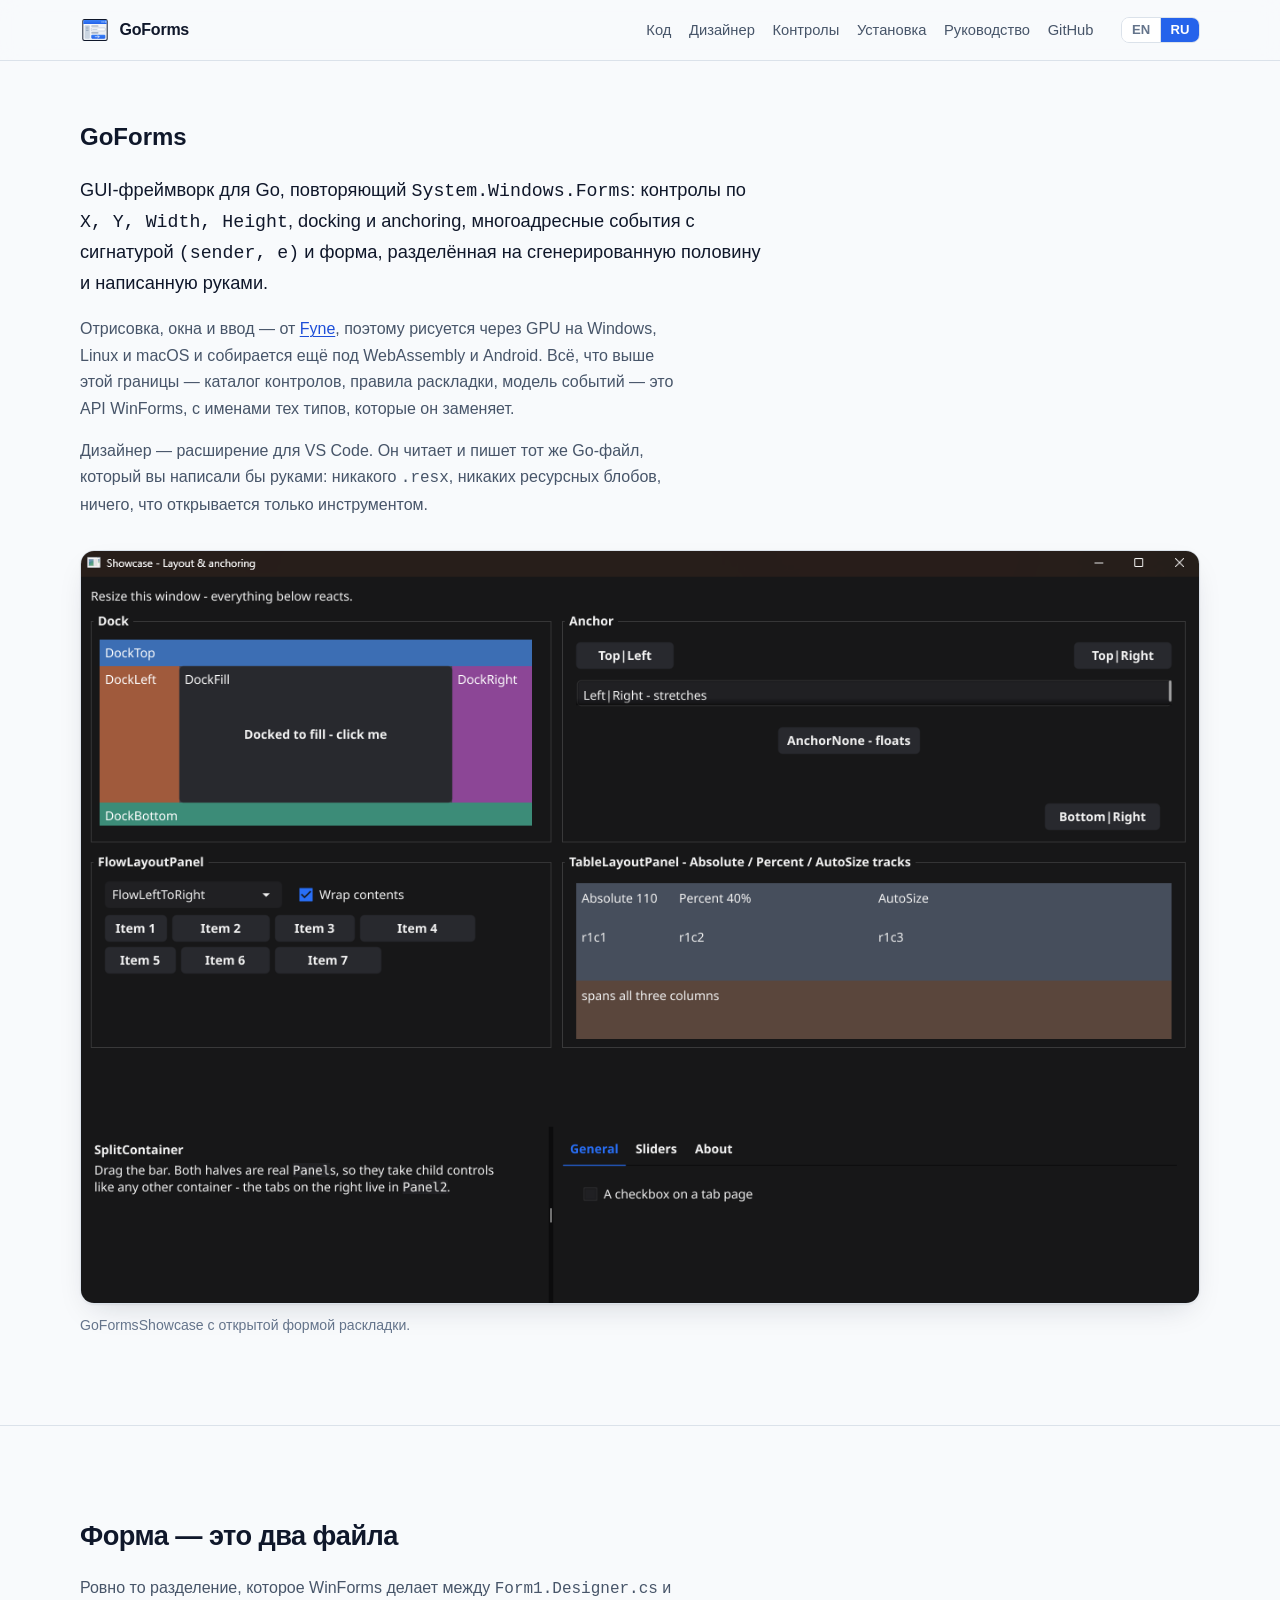
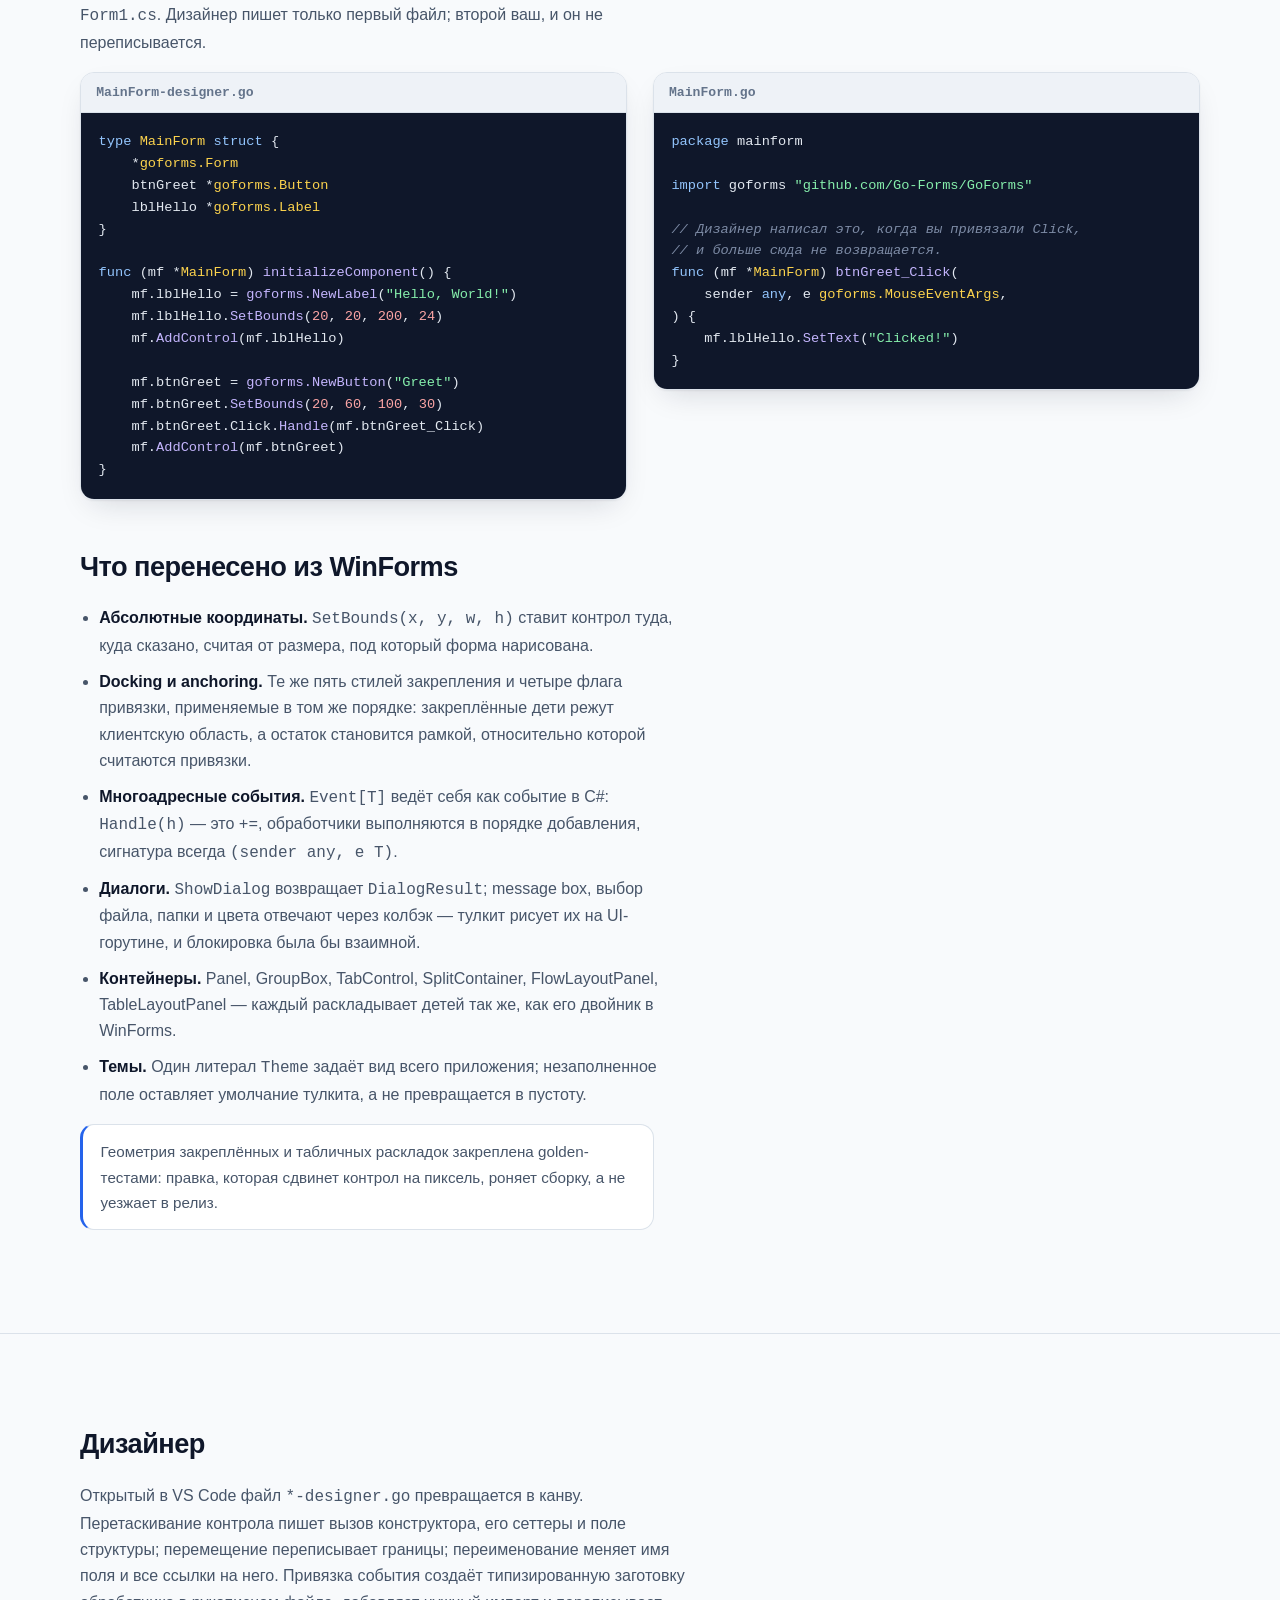
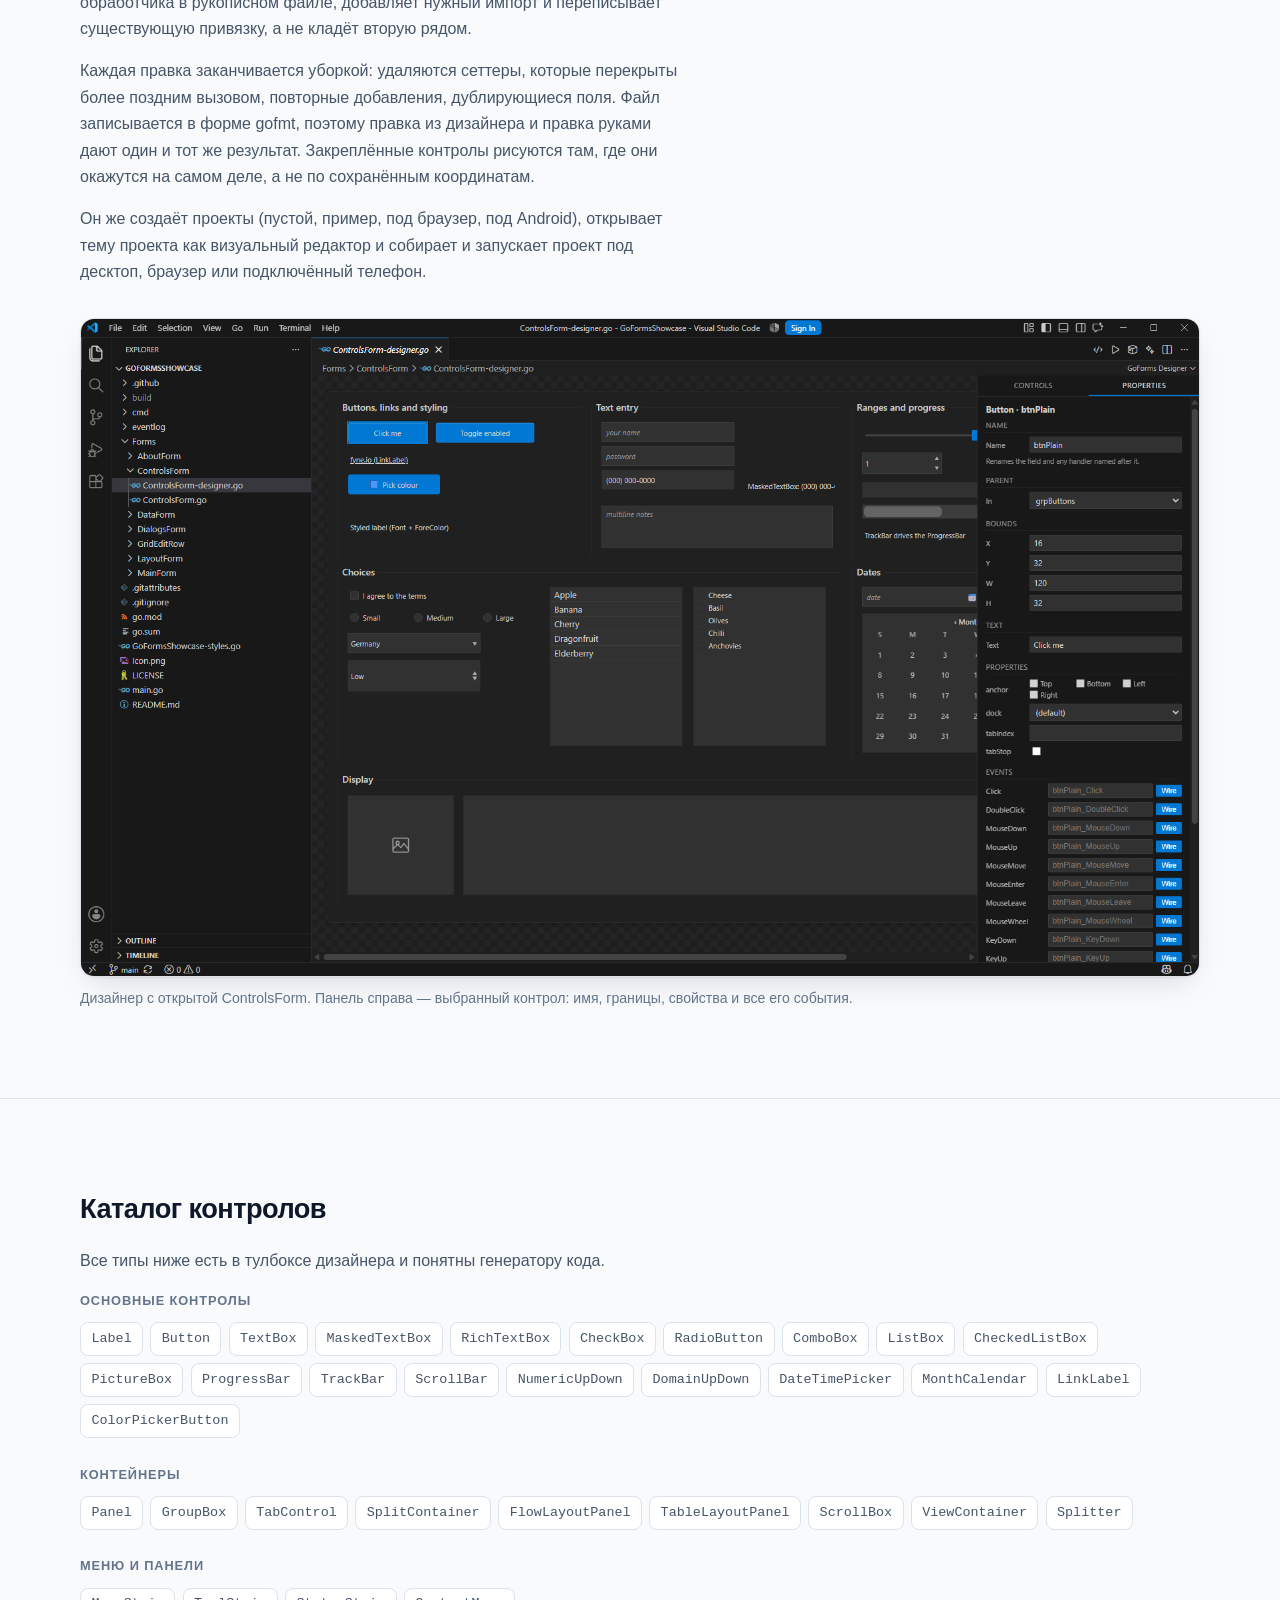
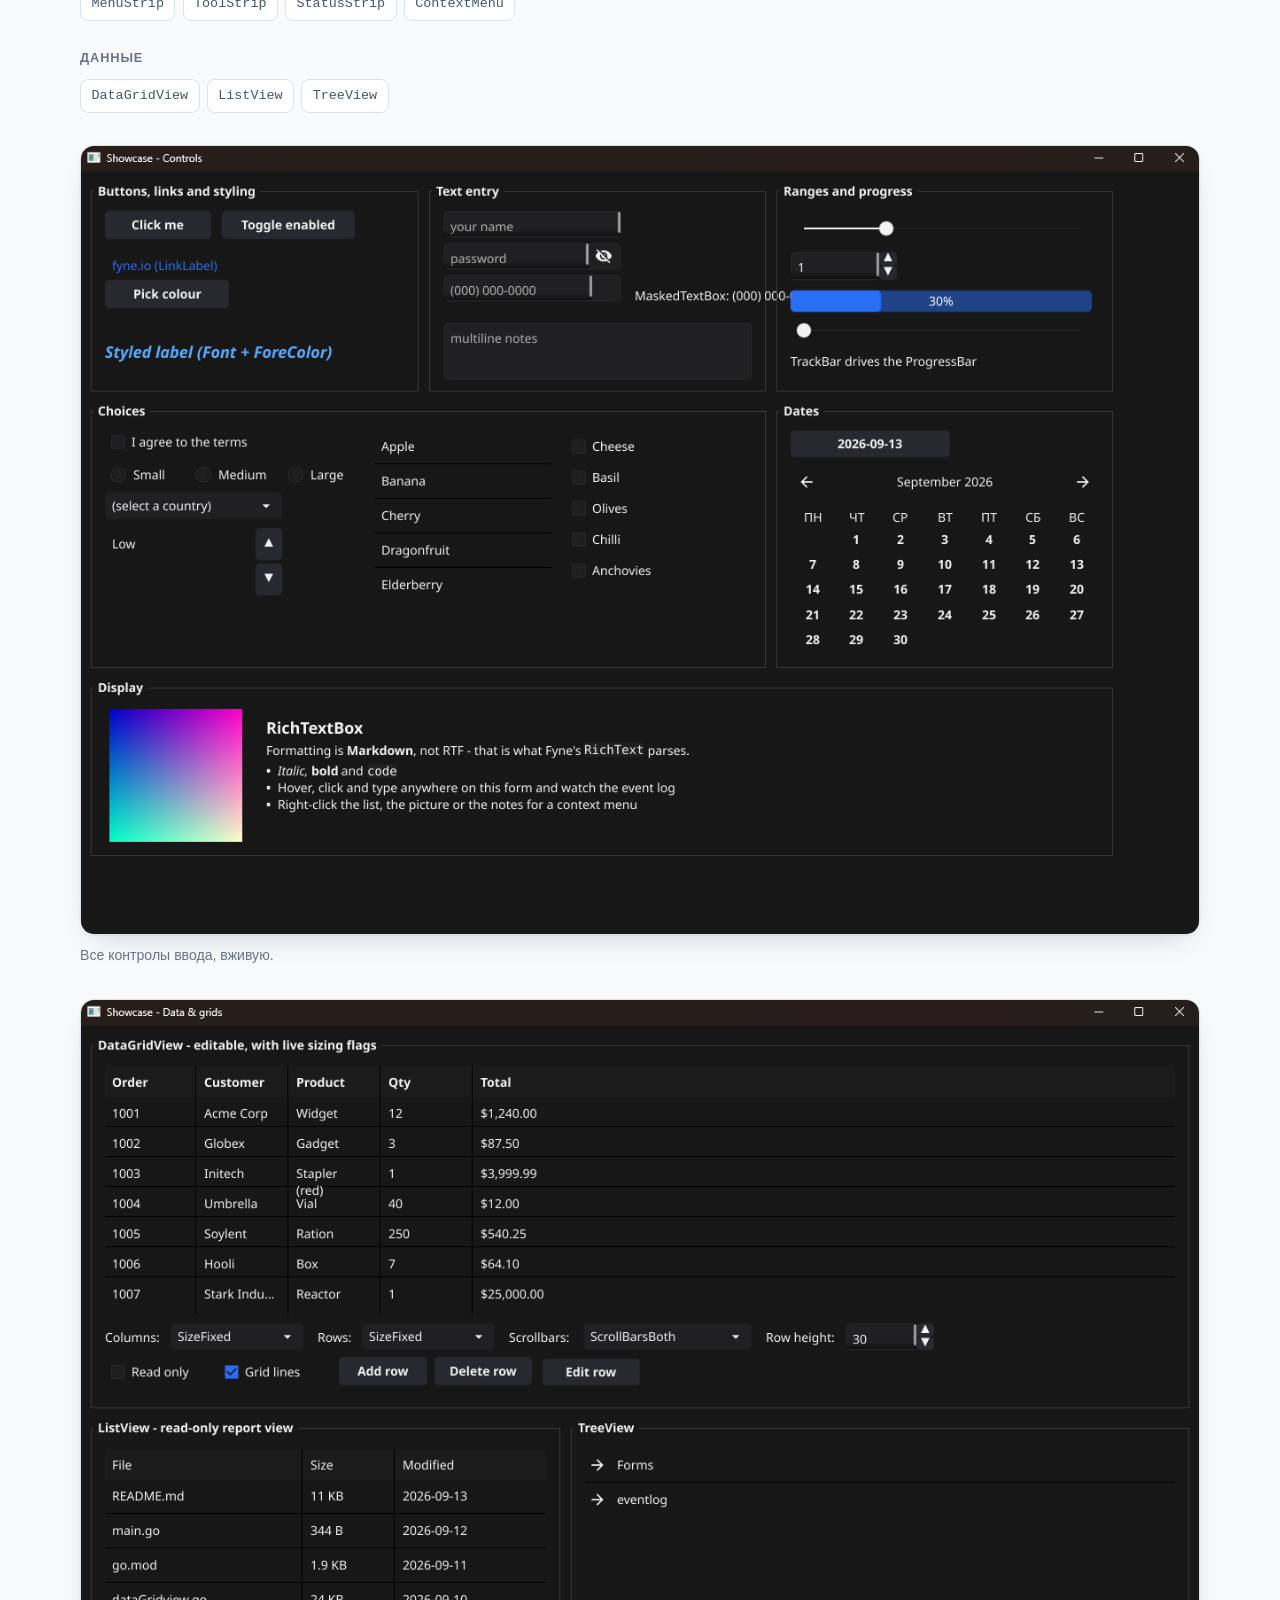
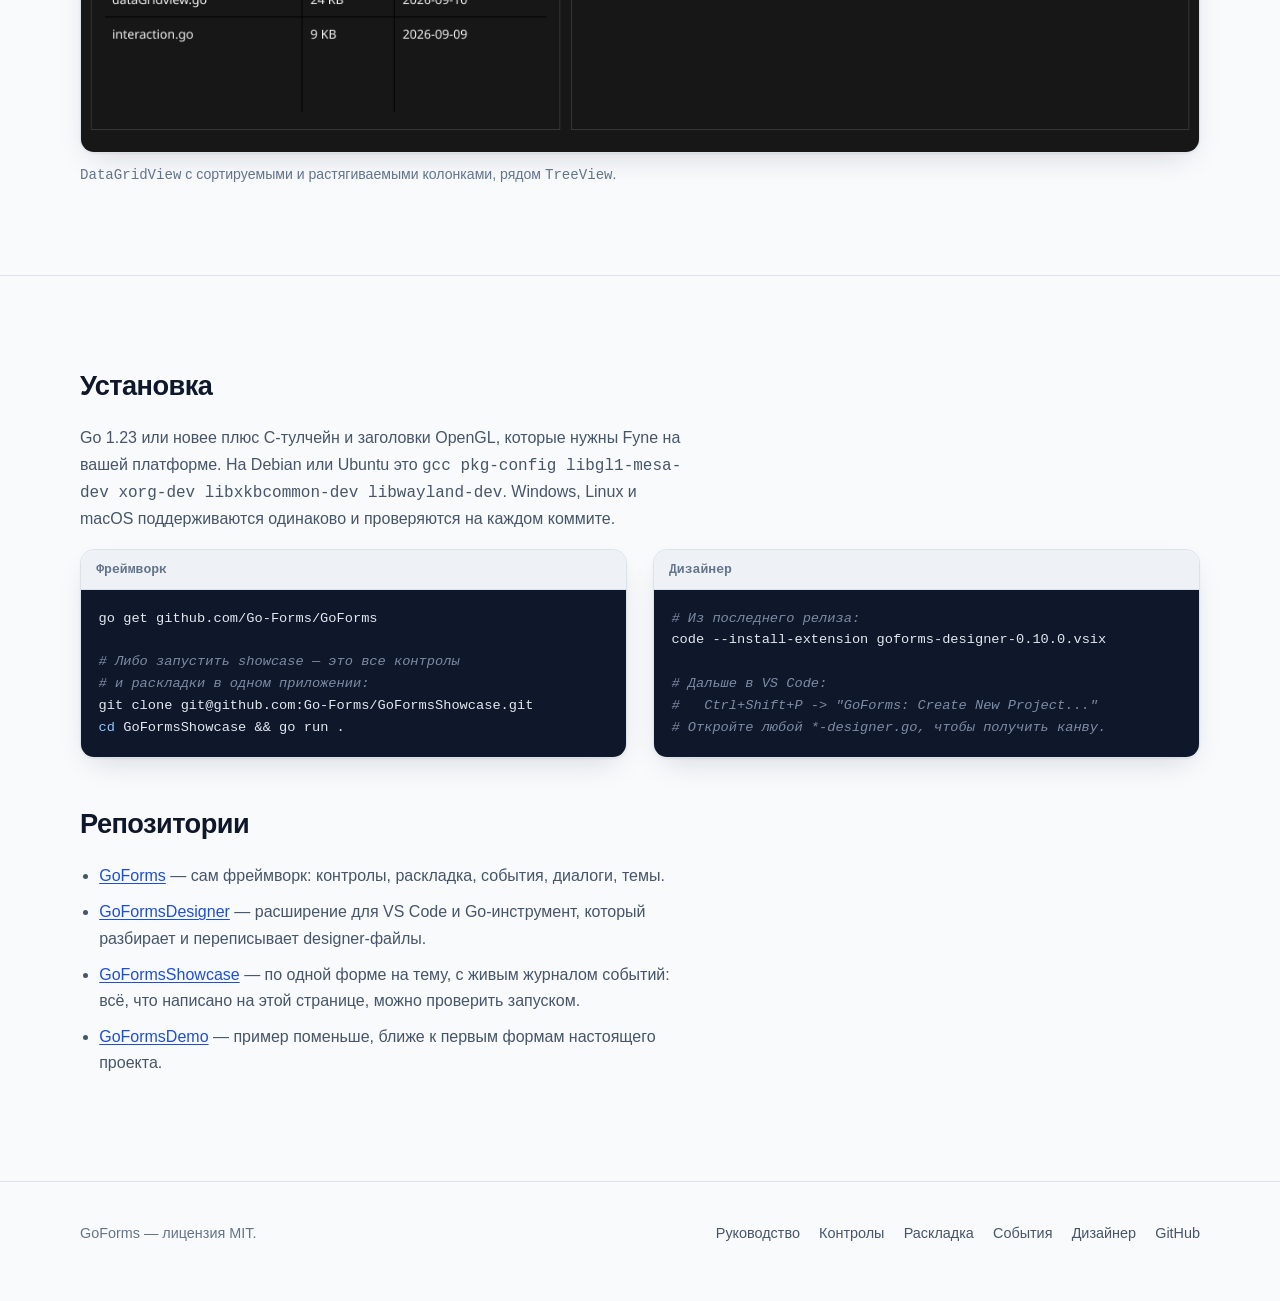
==== commit 366b98aa: "Retake every screenshot, and photograph the designer The screenshots dated from before two rounds of" ====
--- a/site/ru/index.html
+++ b/site/ru/index.html
@@ -166,8 +166,8 @@
     </p>
 
     <figure class="shot">
-      <img src="../assets/form-controls.png" alt="Форма GoForms с текстовыми полями, комбобоксами, чекбоксами, ползунками и счётчиками.">
-      <figcaption>Контролы ввода, каждый назван по своему двойнику из <code translate="no">System.Windows.Forms</code>.</figcaption>
+      <img src="../assets/designer-canvas.png" alt="VS Code с формой GoForms на канве дизайнера, справа свойства выбранного контрола и его события.">
+      <figcaption>Дизайнер с открытой ControlsForm. Панель справа — выбранный контрол: имя, границы, свойства и все его события.</figcaption>
     </figure>
   </div>
 </section>
@@ -214,6 +214,11 @@
         <span class="chip" translate="no">DataGridView</span><span class="chip" translate="no">ListView</span><span class="chip" translate="no">TreeView</span>
       </div>
     </div>
+
+    <figure class="shot">
+      <img src="../assets/form-controls.png" alt="Форма GoForms с текстовыми полями, комбобоксами, чекбоксами, ползунками и счётчиками.">
+      <figcaption>Все контролы ввода, вживую.</figcaption>
+    </figure>
 
     <figure class="shot">
       <img src="../assets/form-data.png" alt="DataGridView с сортируемыми колонками рядом с TreeView.">
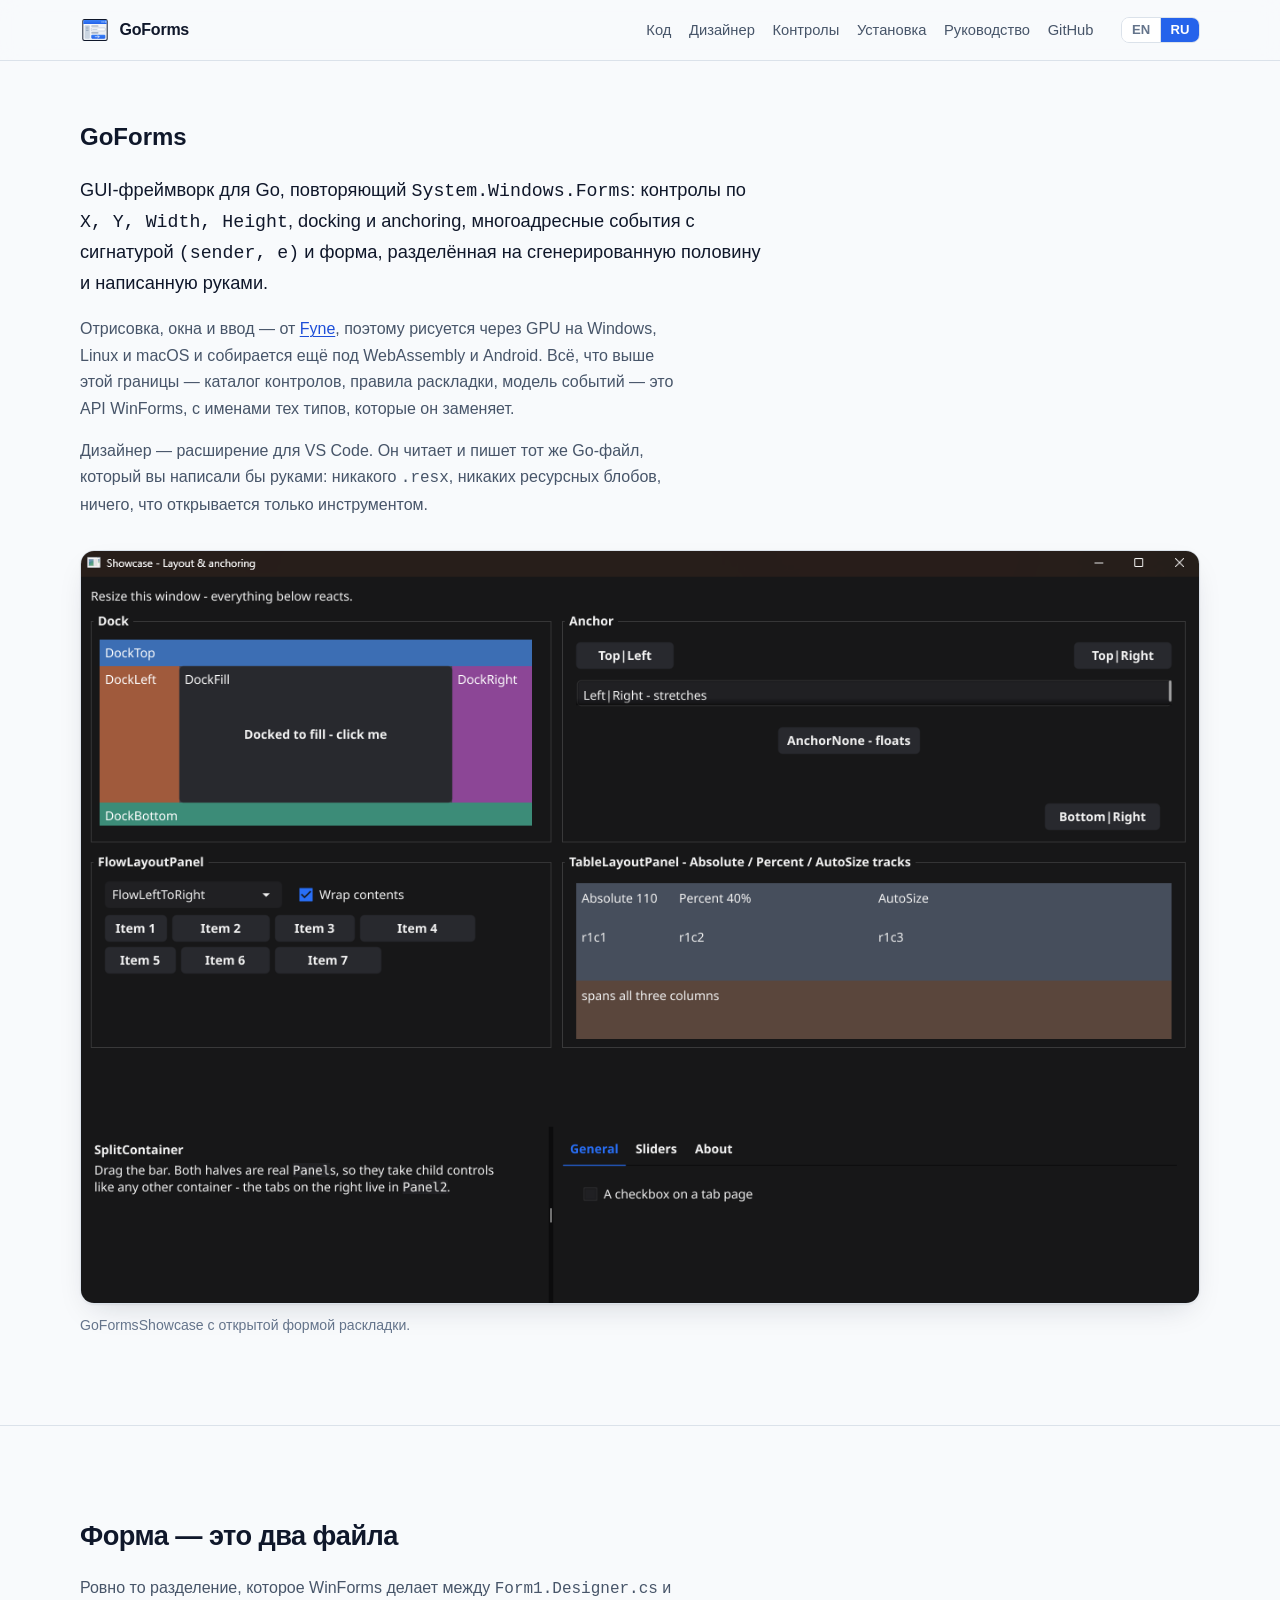
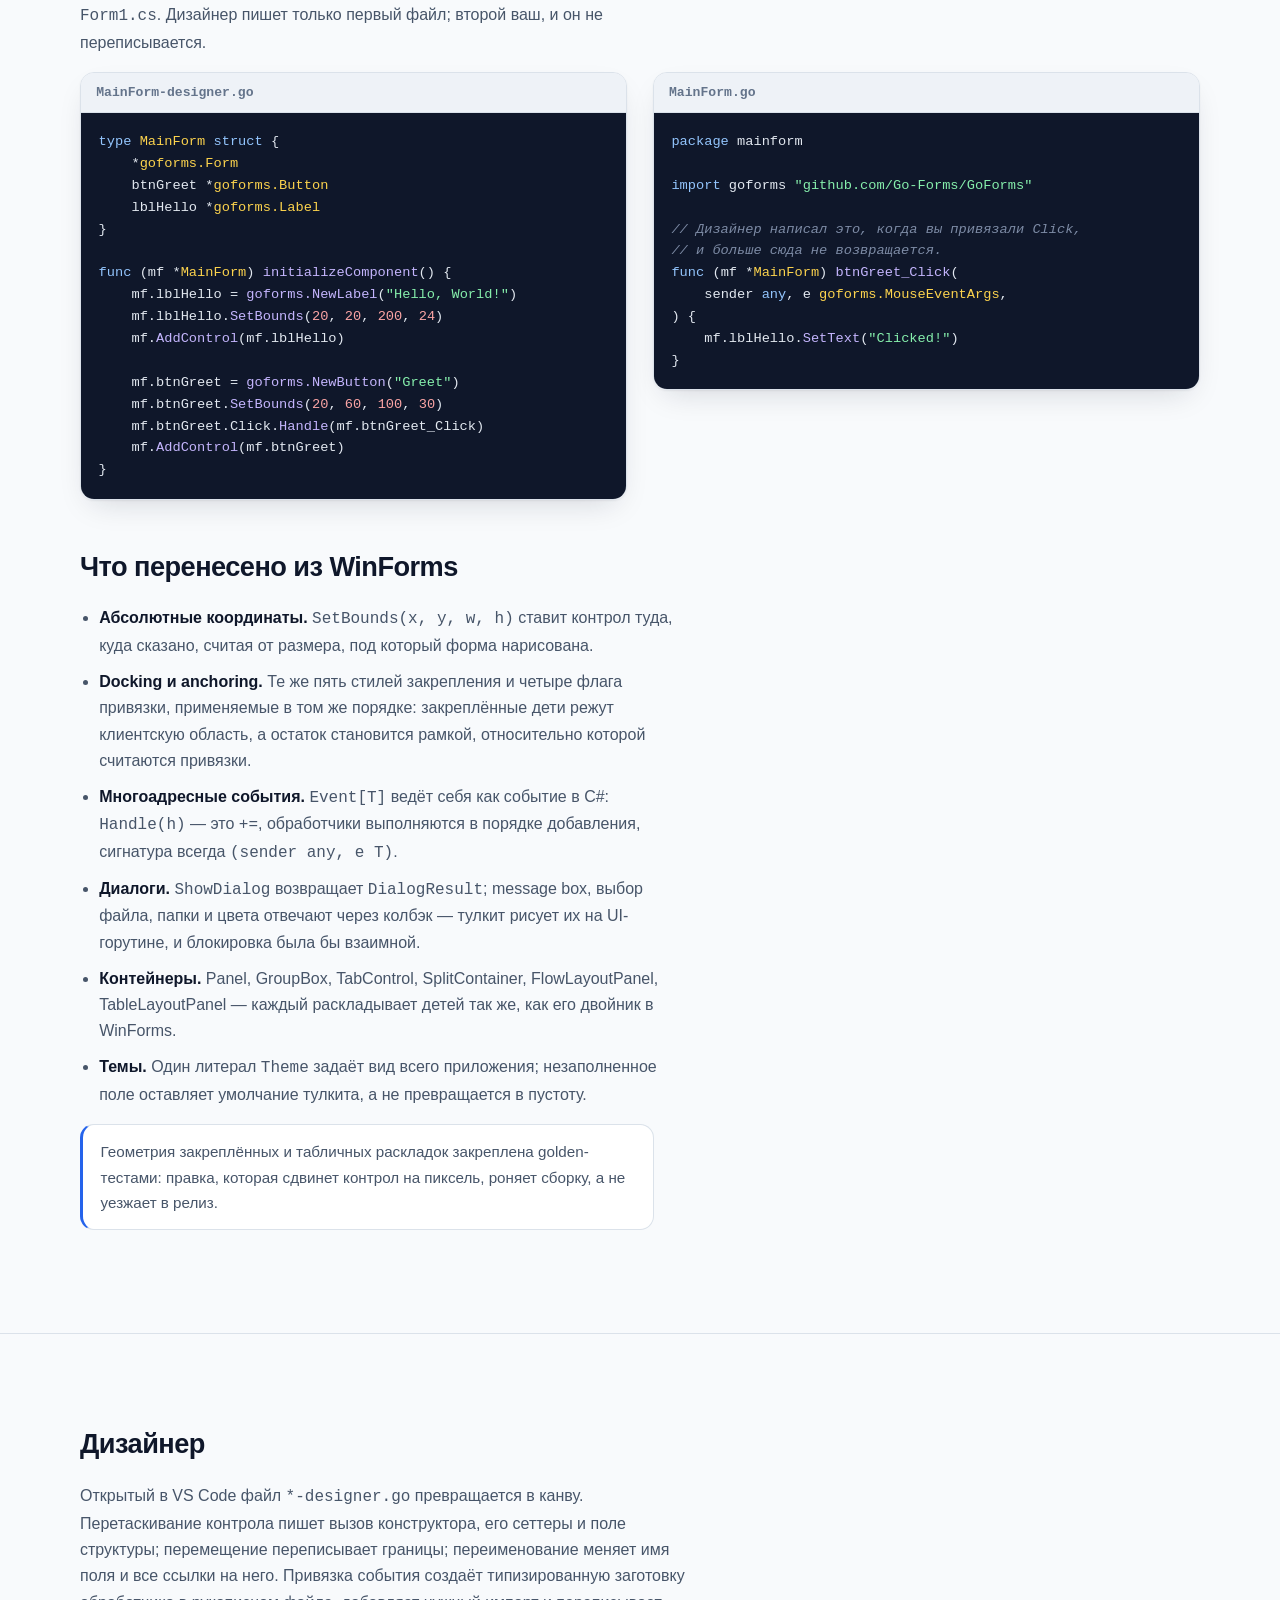
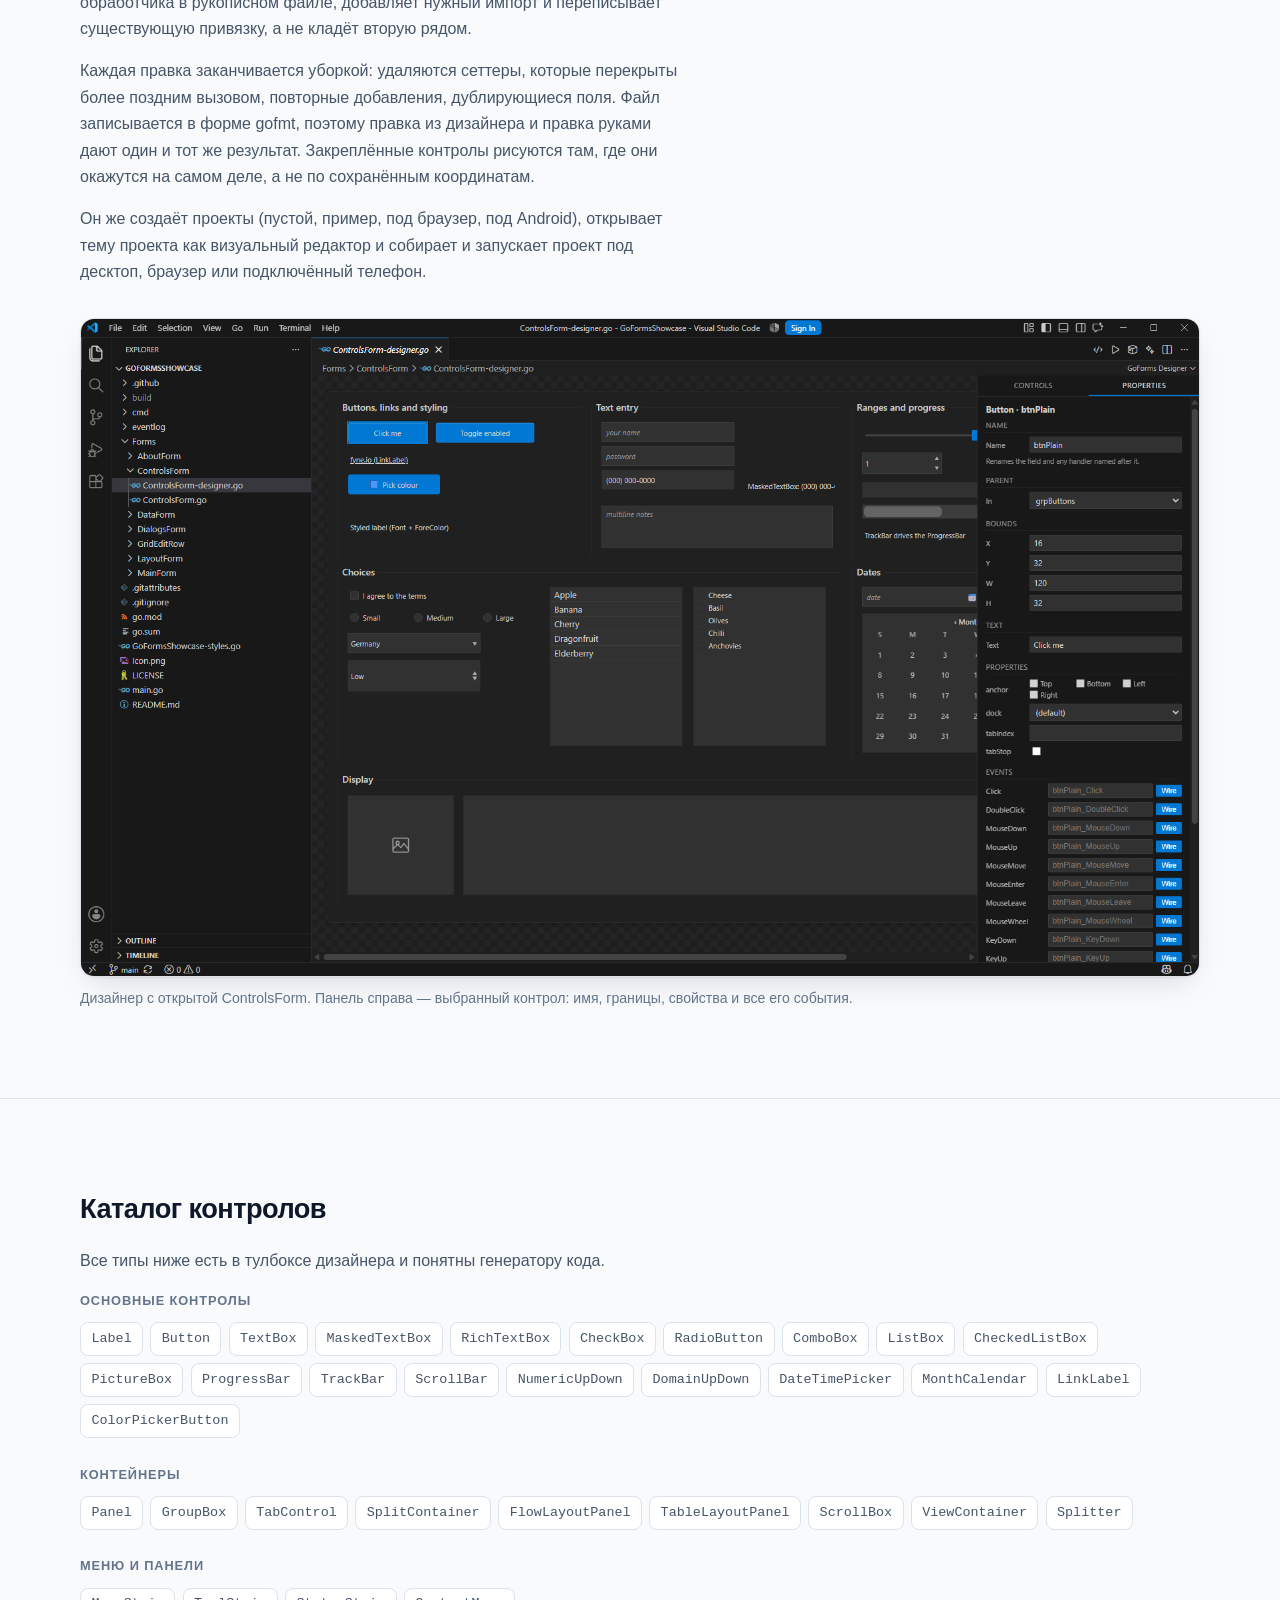
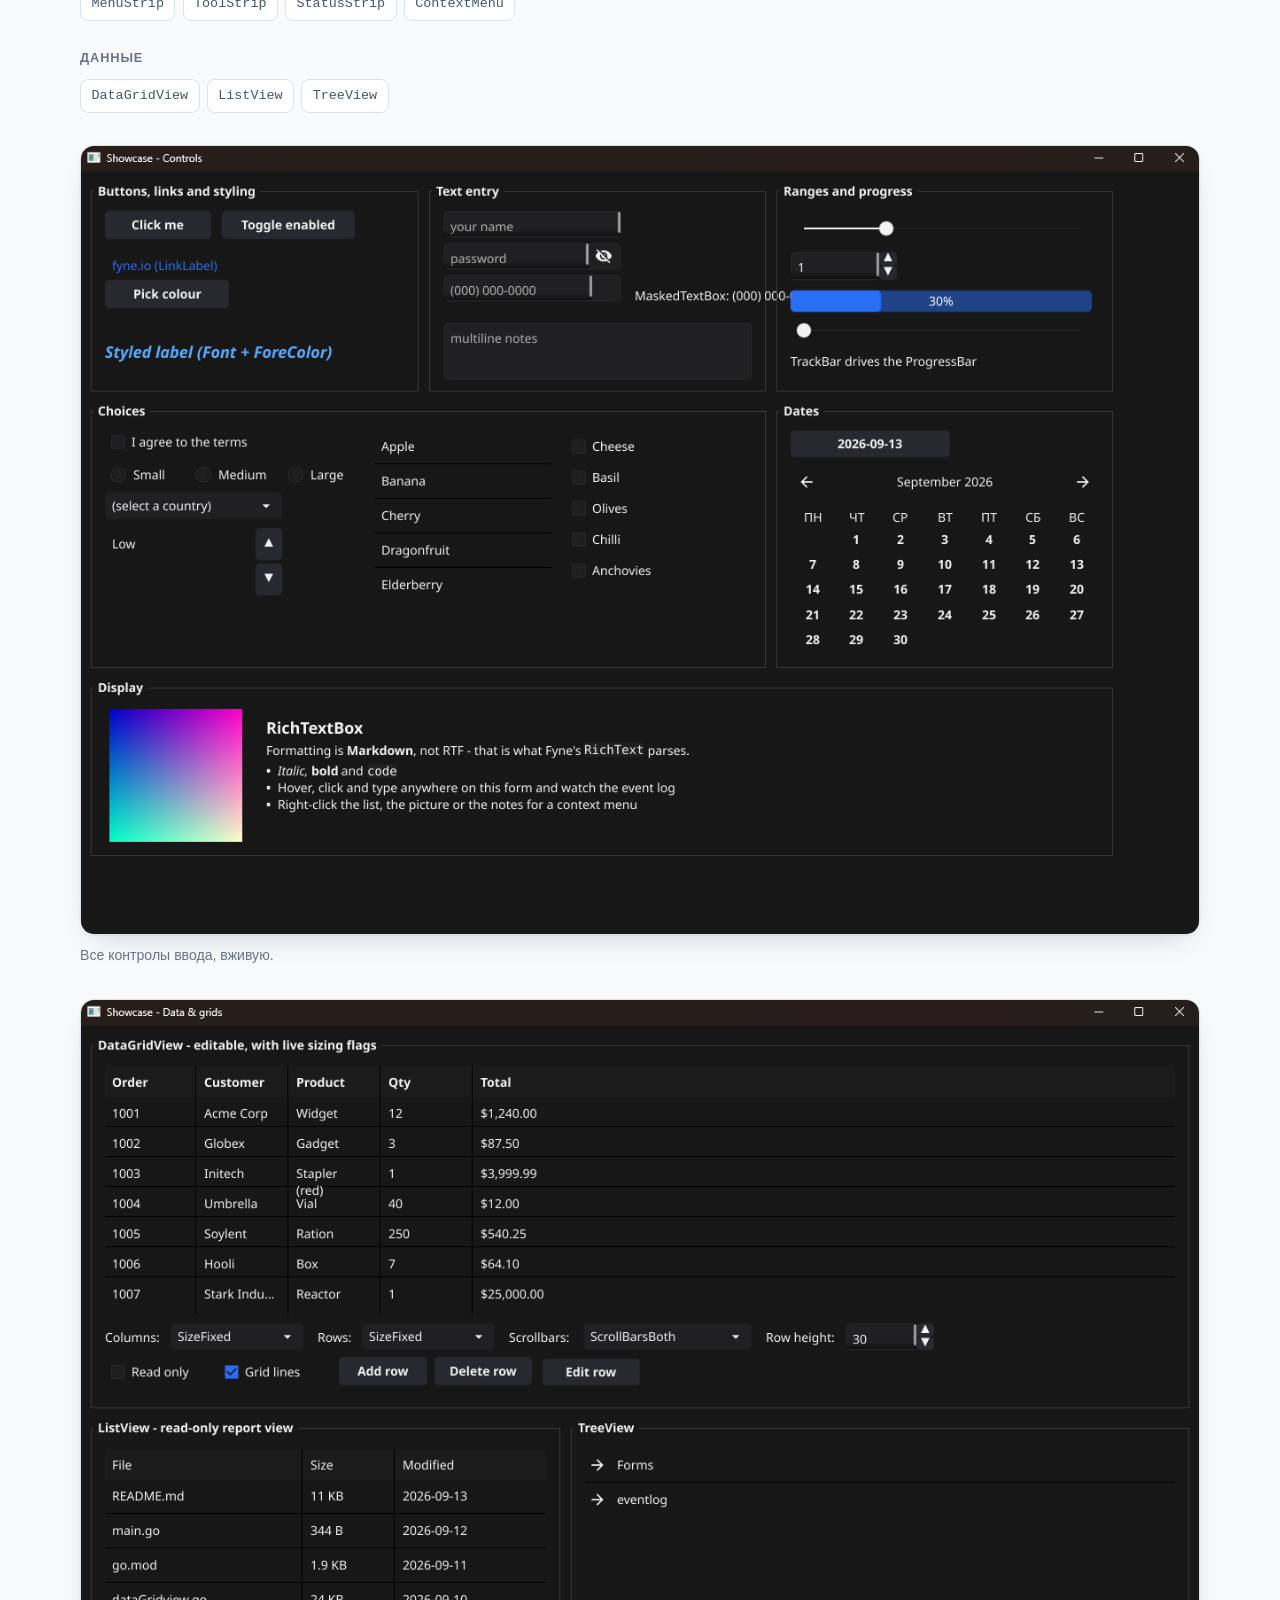
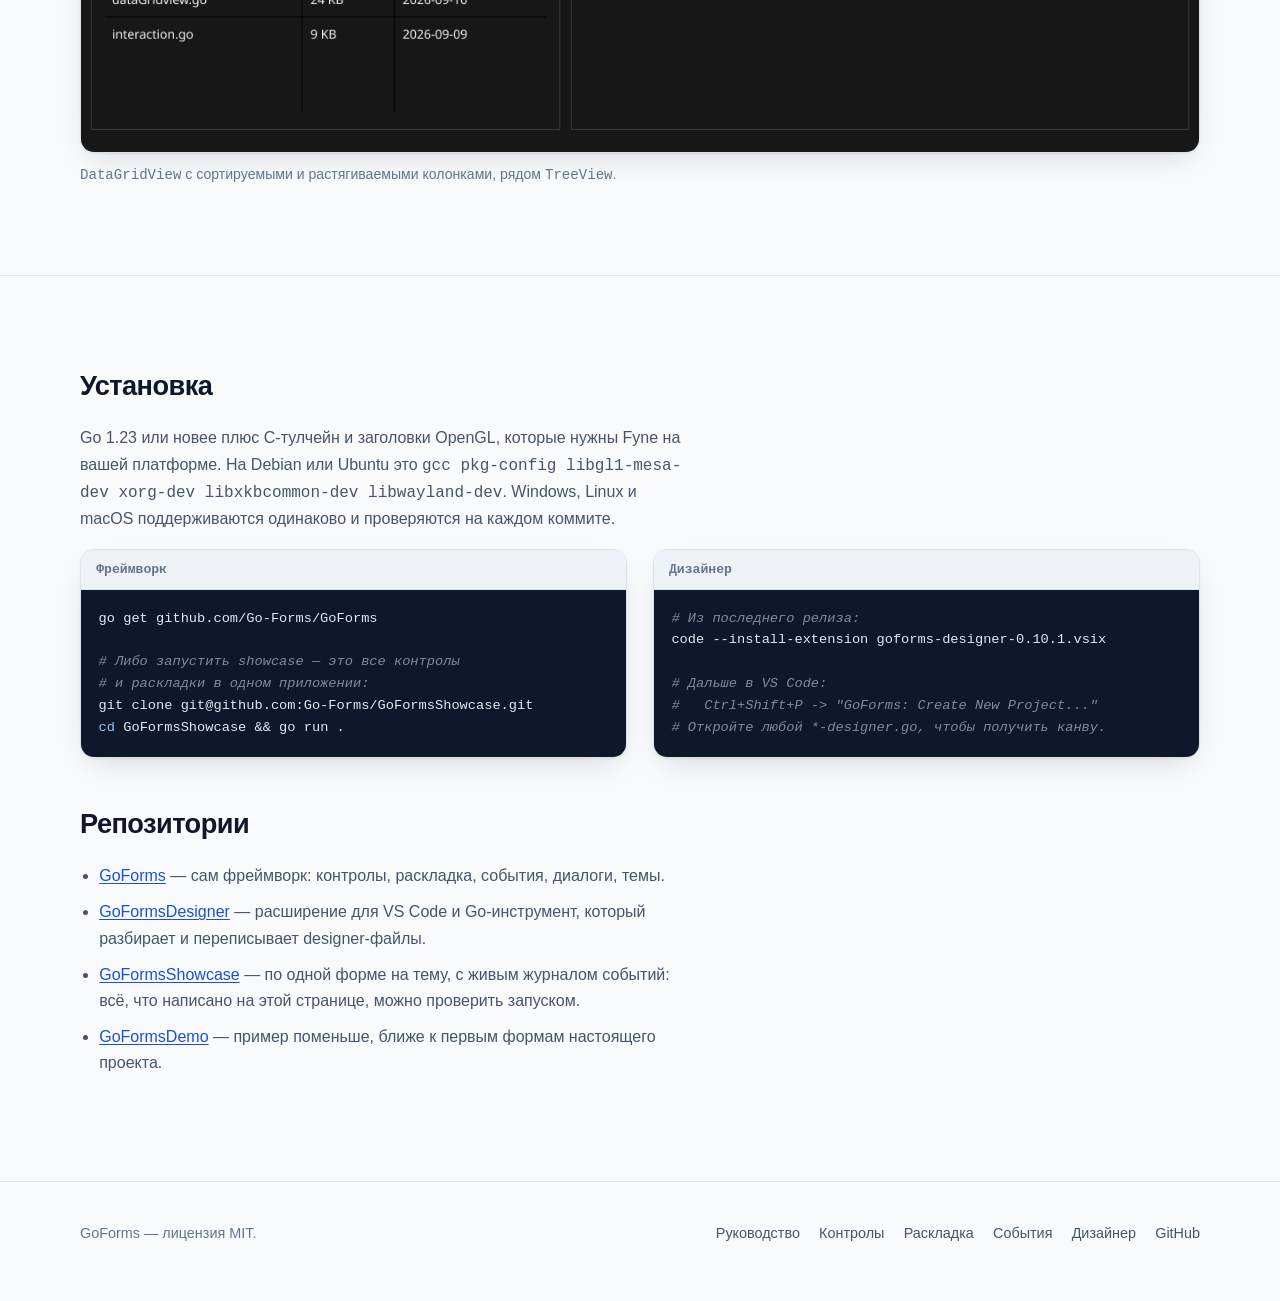
==== commit 61f54021: "Name 0.10.1 in the install commands The version in the page and in the designer's own documentation " ====
--- a/site/ru/index.html
+++ b/site/ru/index.html
@@ -251,7 +251,7 @@
       <figure class="code">
         <figcaption>Дизайнер</figcaption>
 <pre translate="no"><span class="c"># Из последнего релиза:</span>
-code --install-extension goforms-designer-<span data-latest-version>0.10.0</span>.vsix
+code --install-extension goforms-designer-<span data-latest-version>0.10.1</span>.vsix
 
 <span class="c"># Дальше в VS Code:</span>
 <span class="c">#   Ctrl+Shift+P -> "GoForms: Create New Project..."</span>
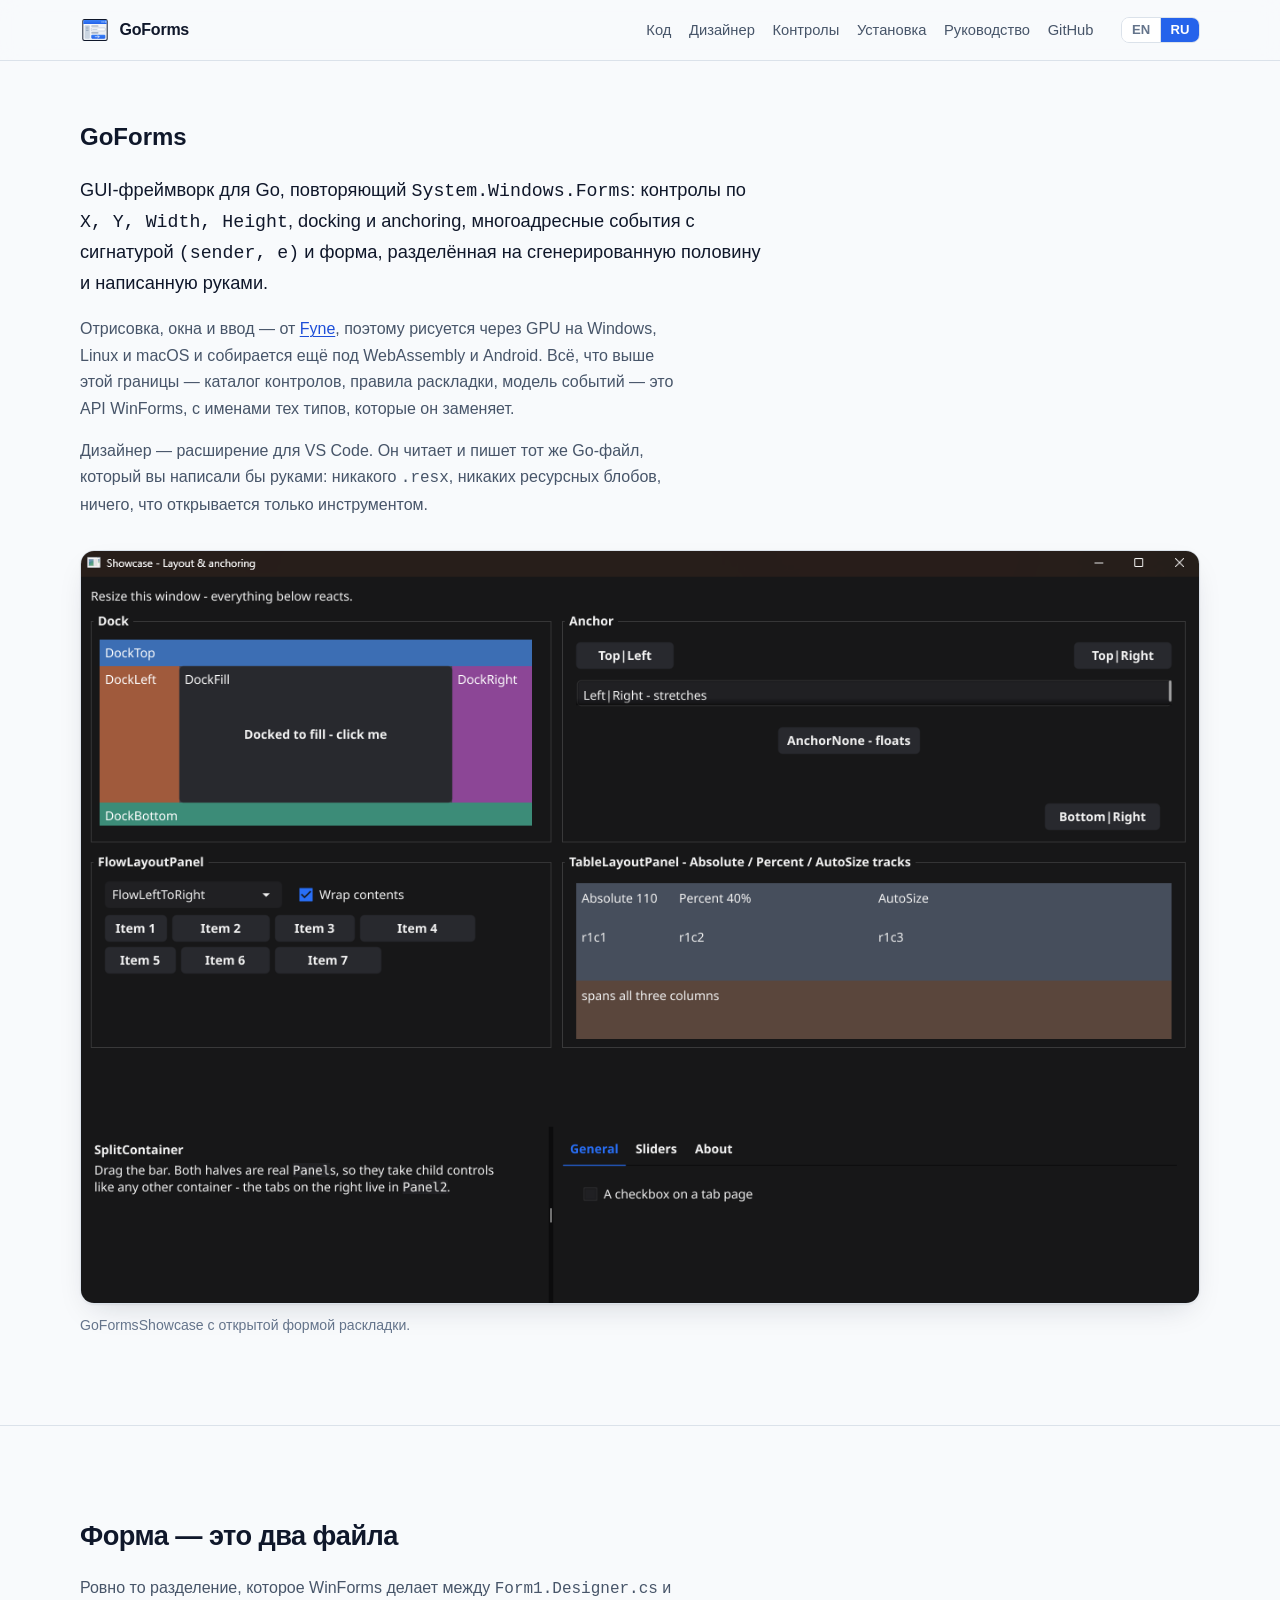
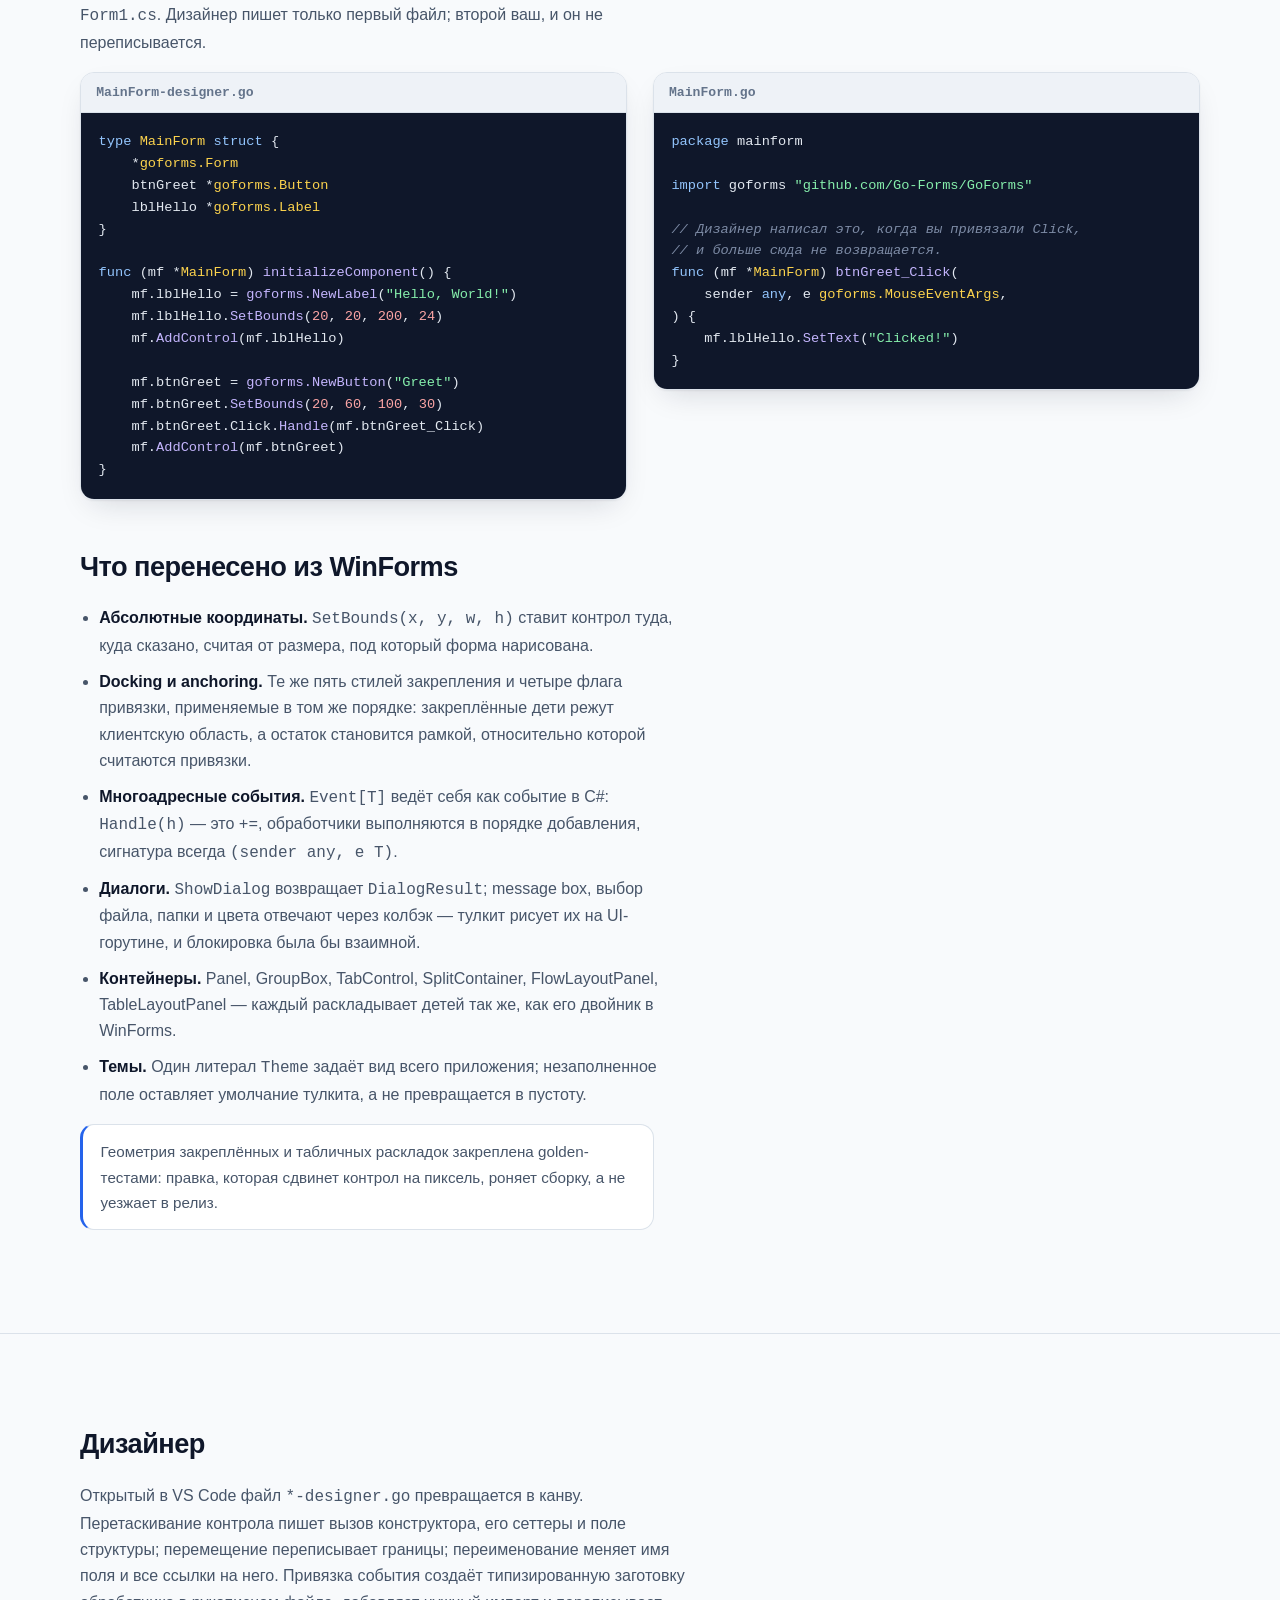
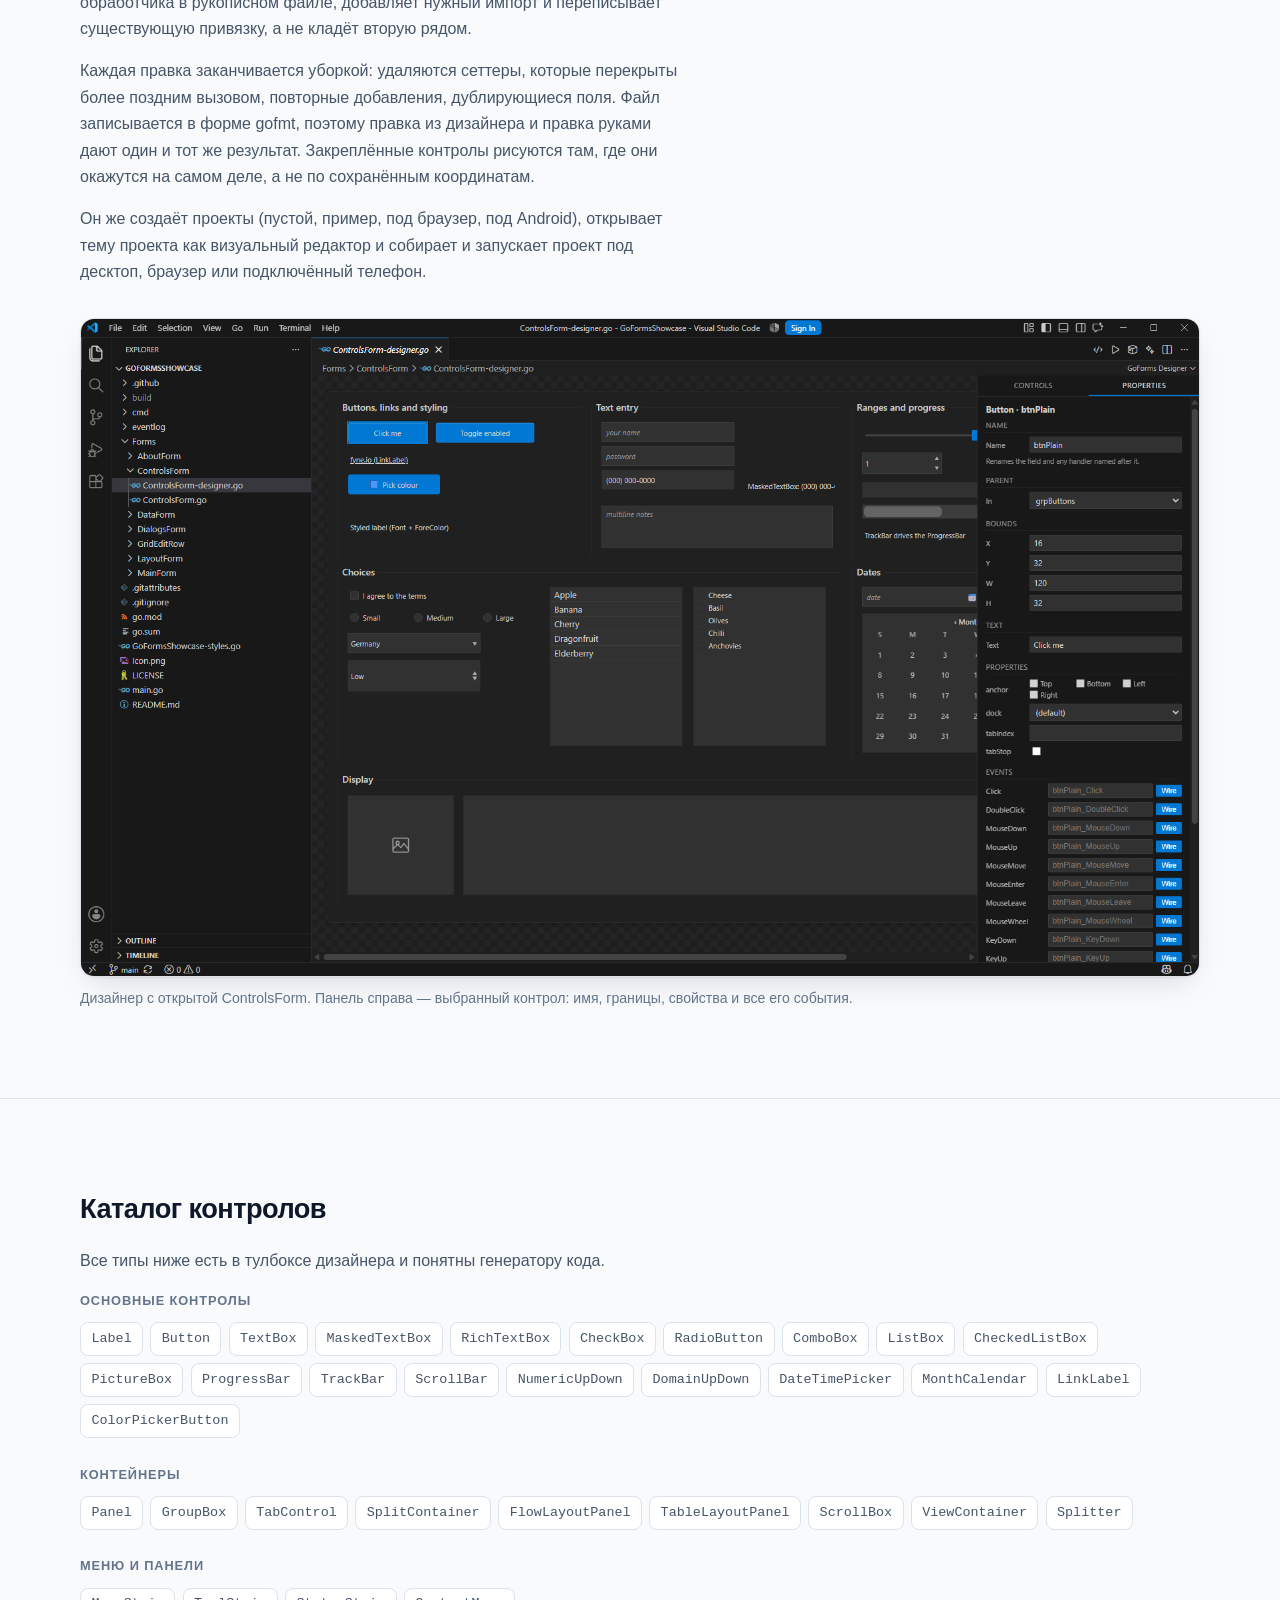
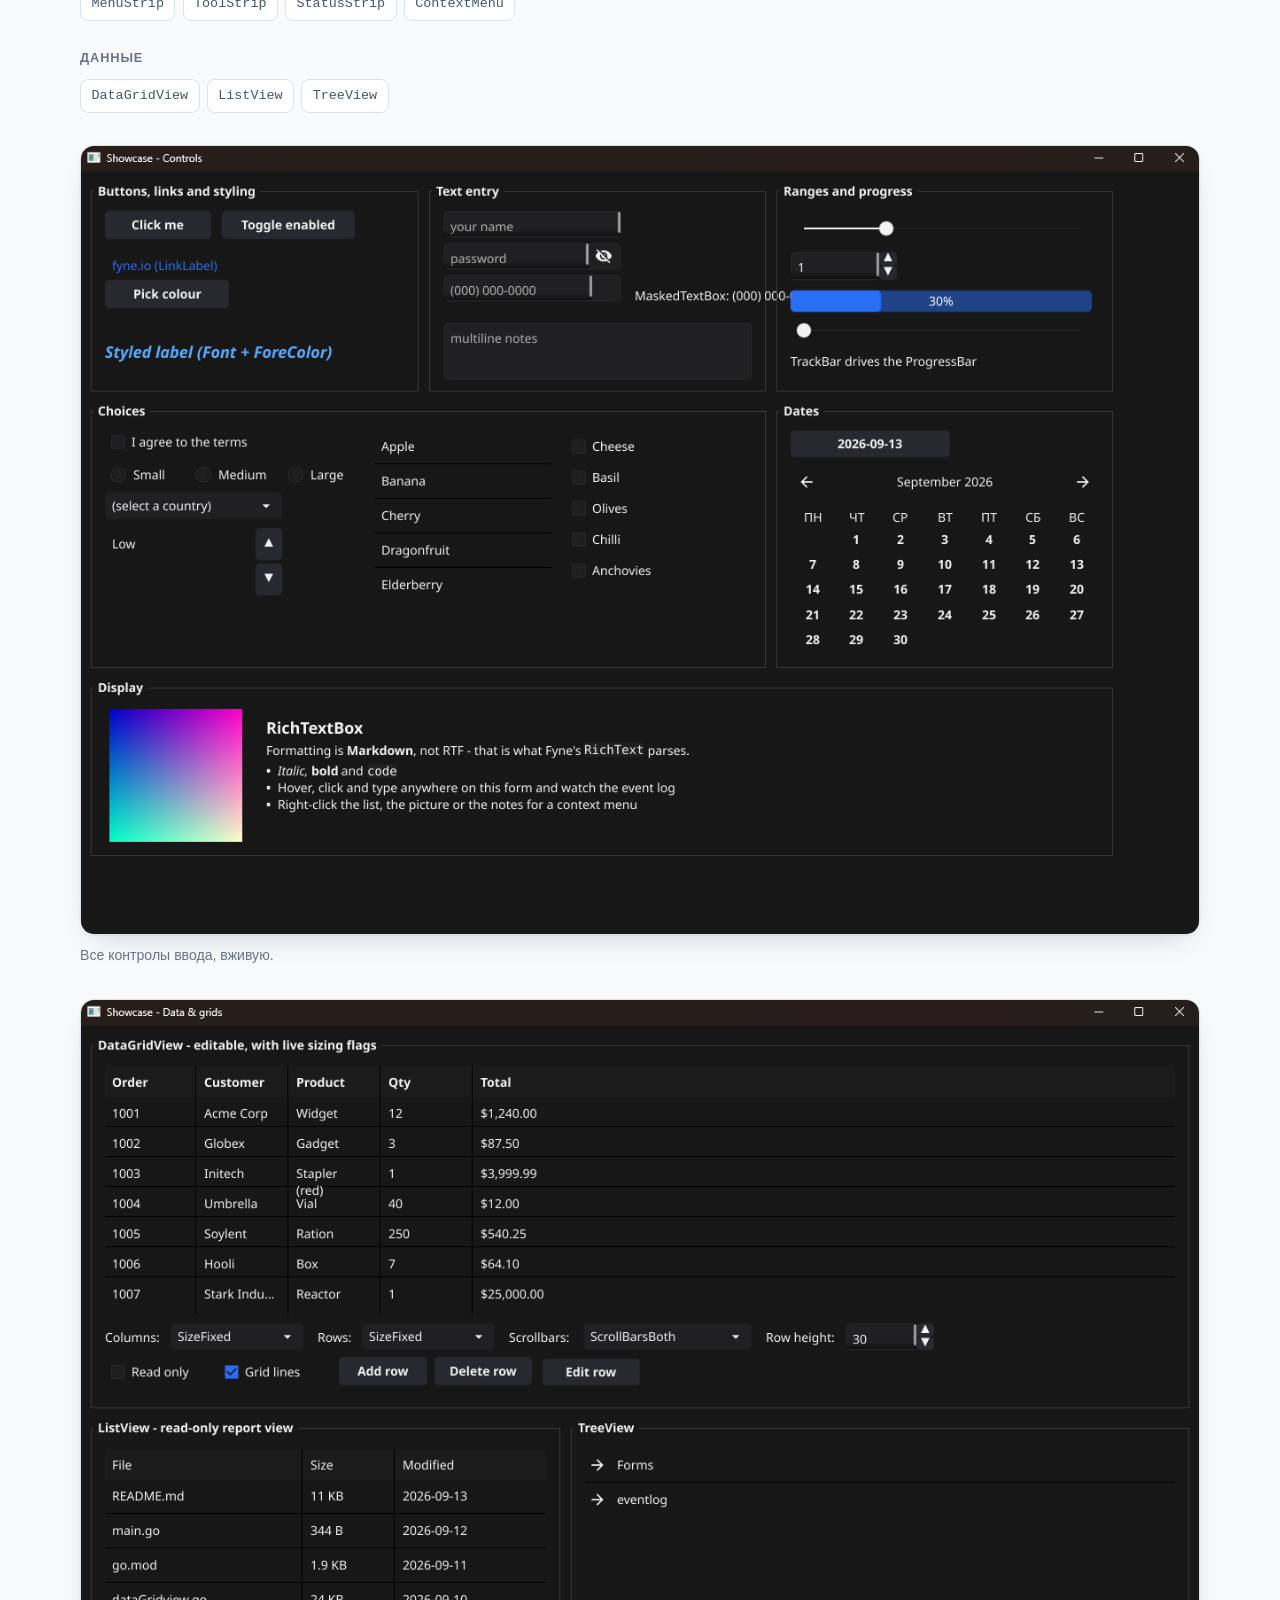
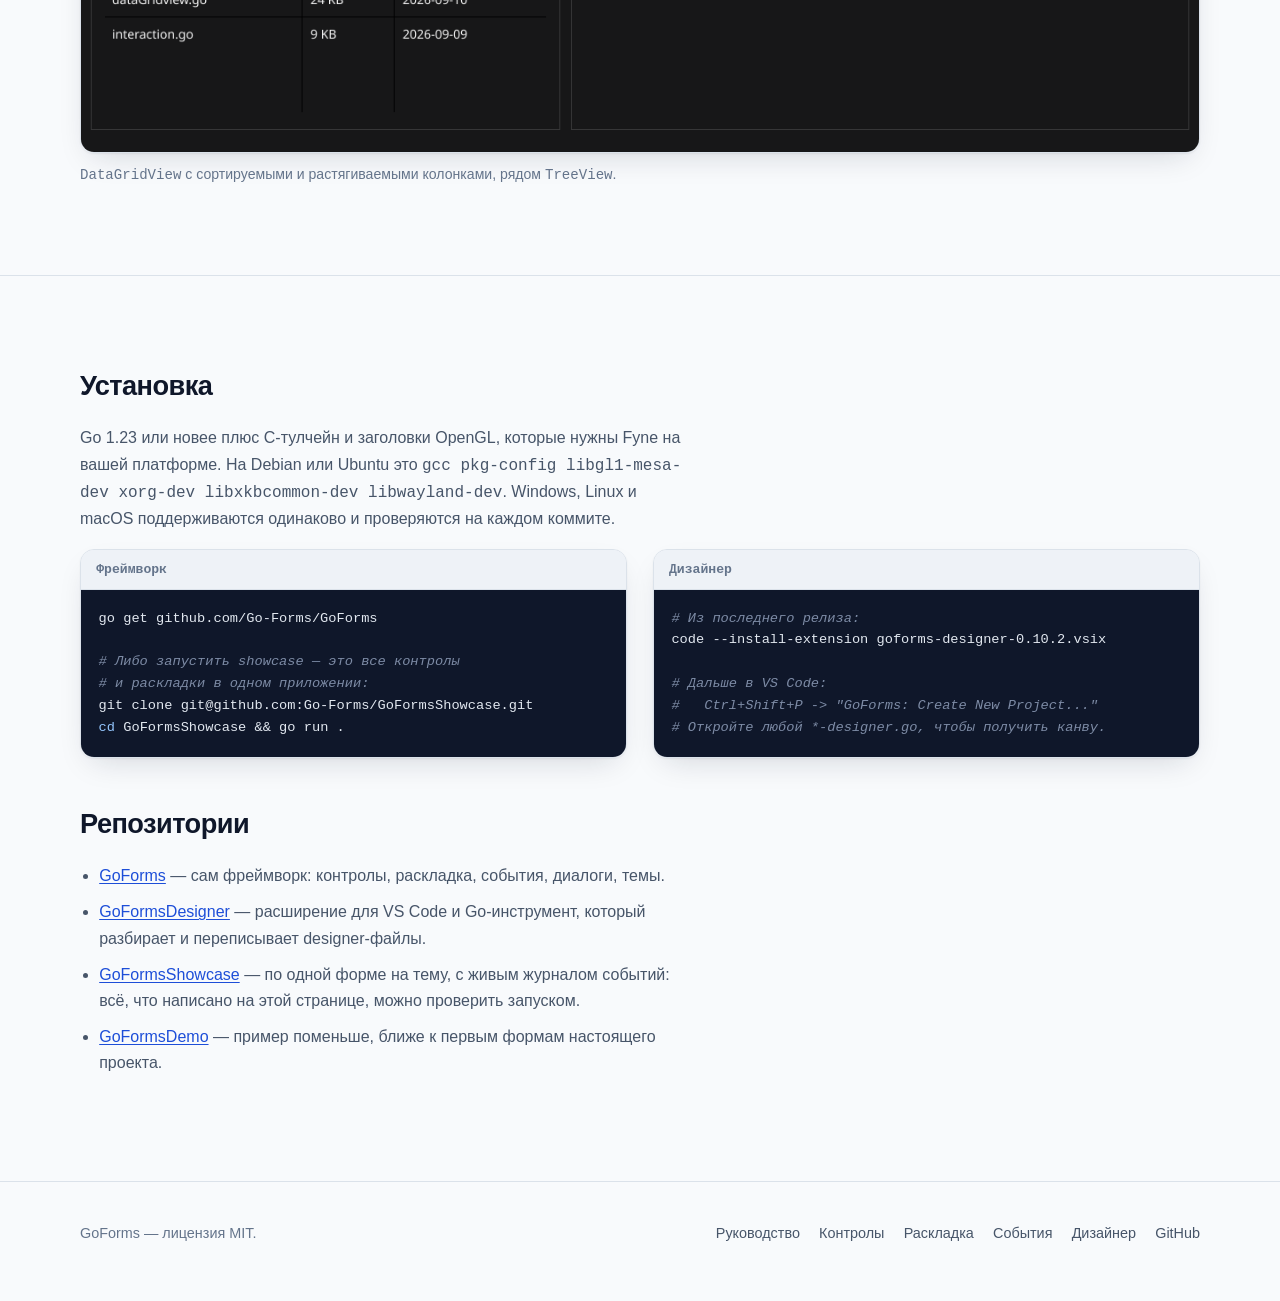
==== commit dd551062: "Name 0.10.2 in the install commands" ====
--- a/site/ru/index.html
+++ b/site/ru/index.html
@@ -251,7 +251,7 @@
       <figure class="code">
         <figcaption>Дизайнер</figcaption>
 <pre translate="no"><span class="c"># Из последнего релиза:</span>
-code --install-extension goforms-designer-<span data-latest-version>0.10.1</span>.vsix
+code --install-extension goforms-designer-<span data-latest-version>0.10.2</span>.vsix
 
 <span class="c"># Дальше в VS Code:</span>
 <span class="c">#   Ctrl+Shift+P -> "GoForms: Create New Project..."</span>
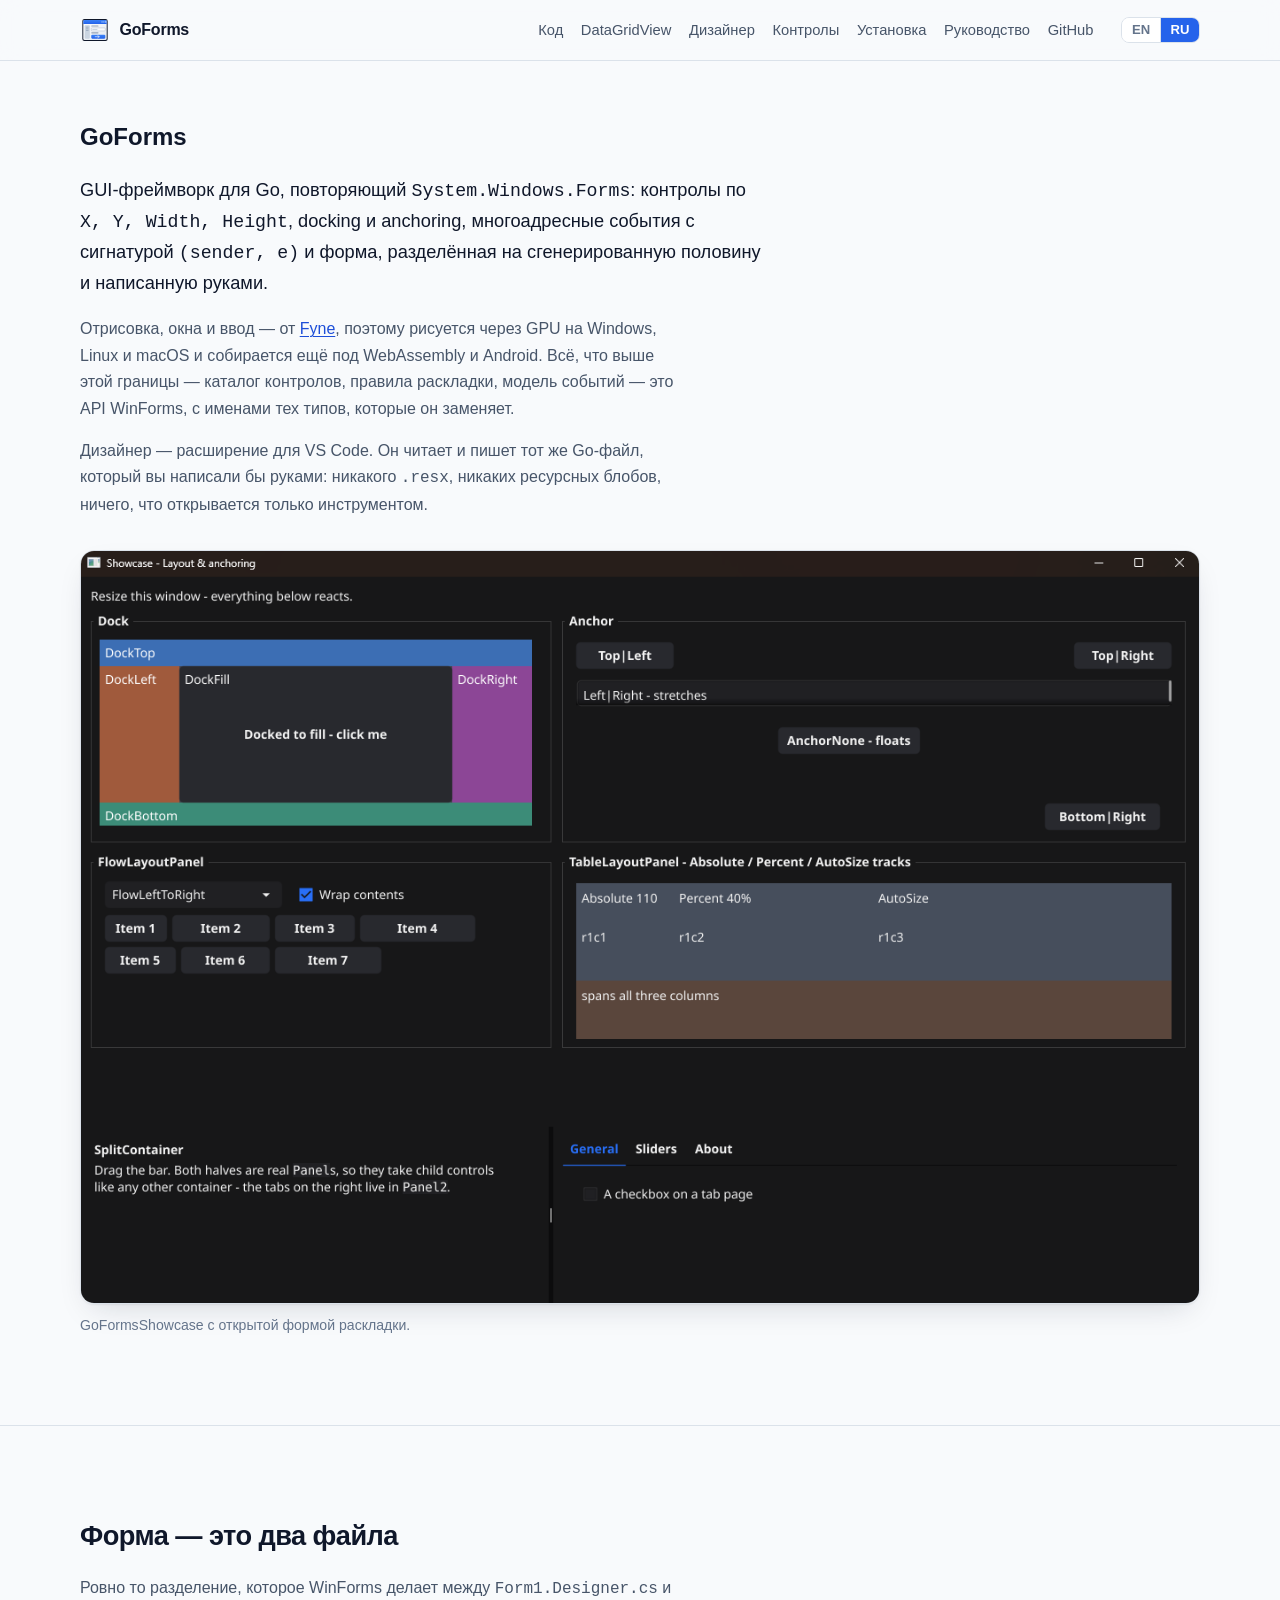
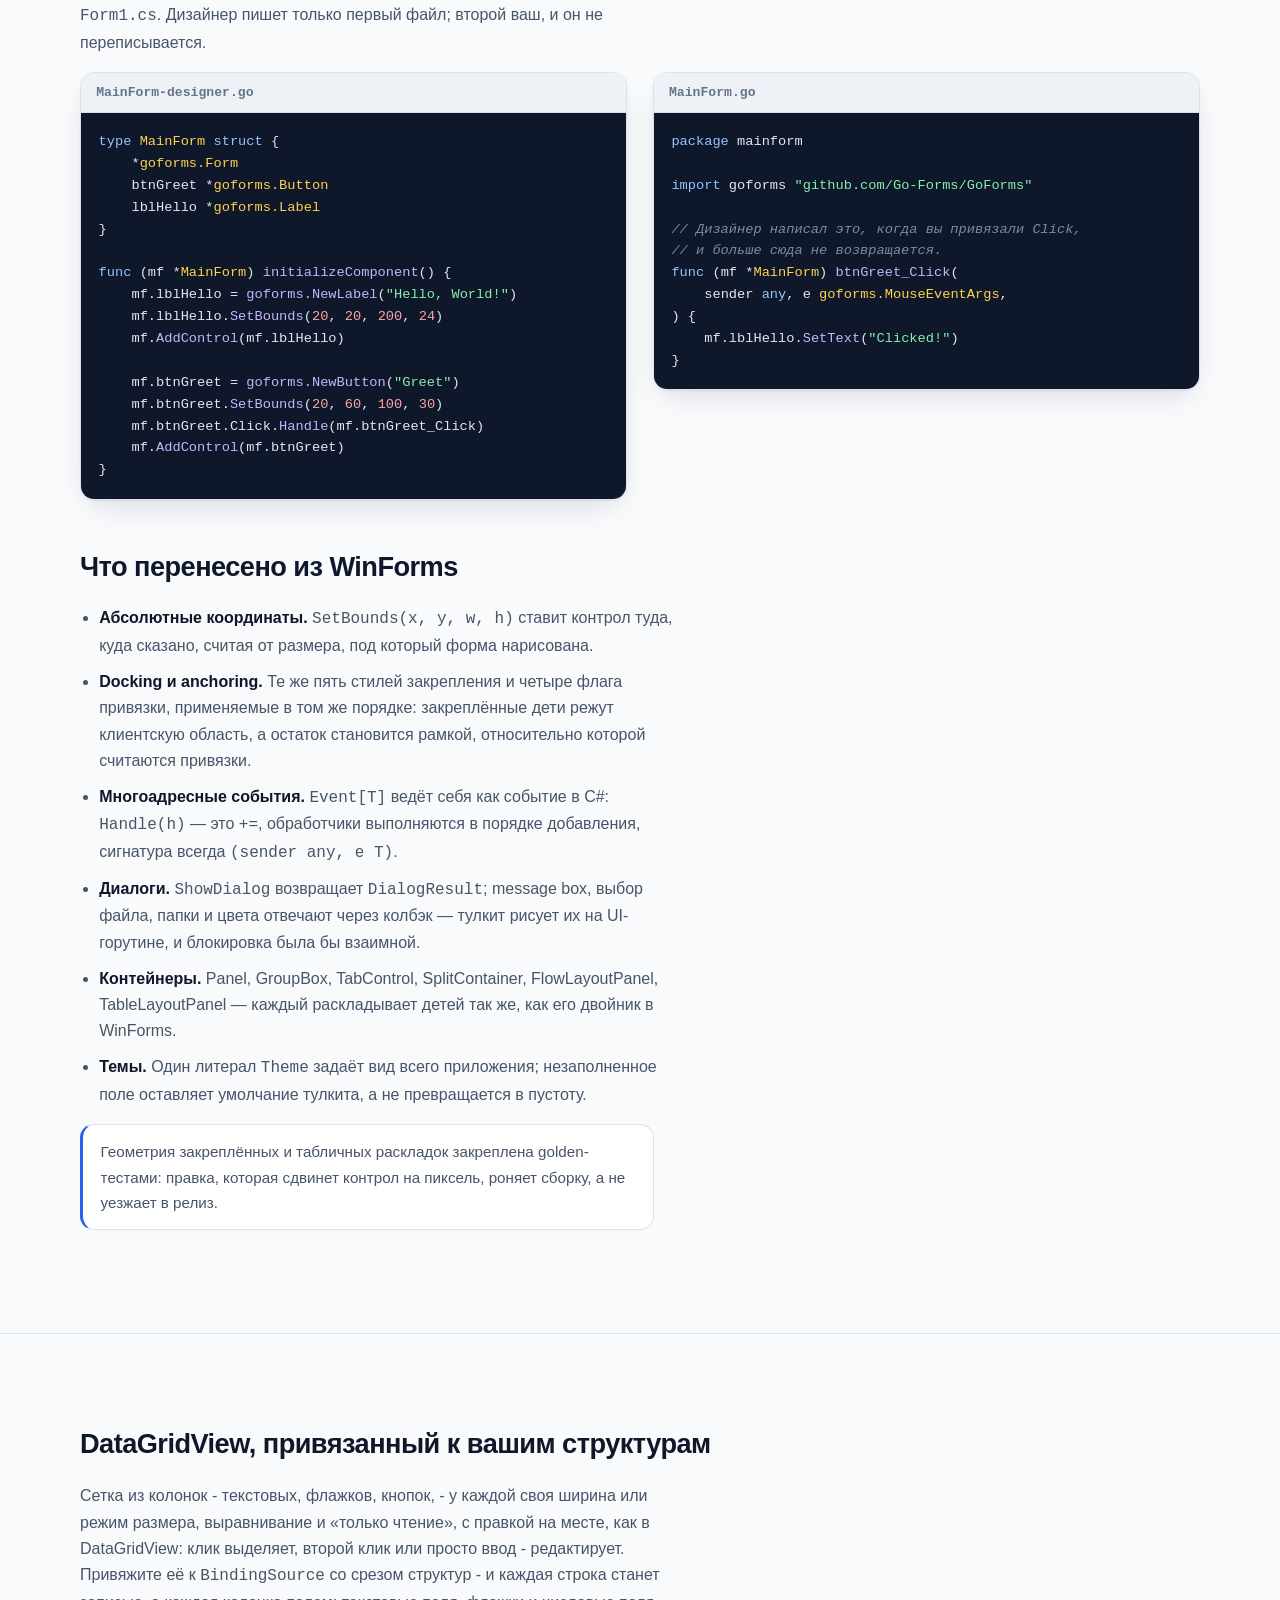
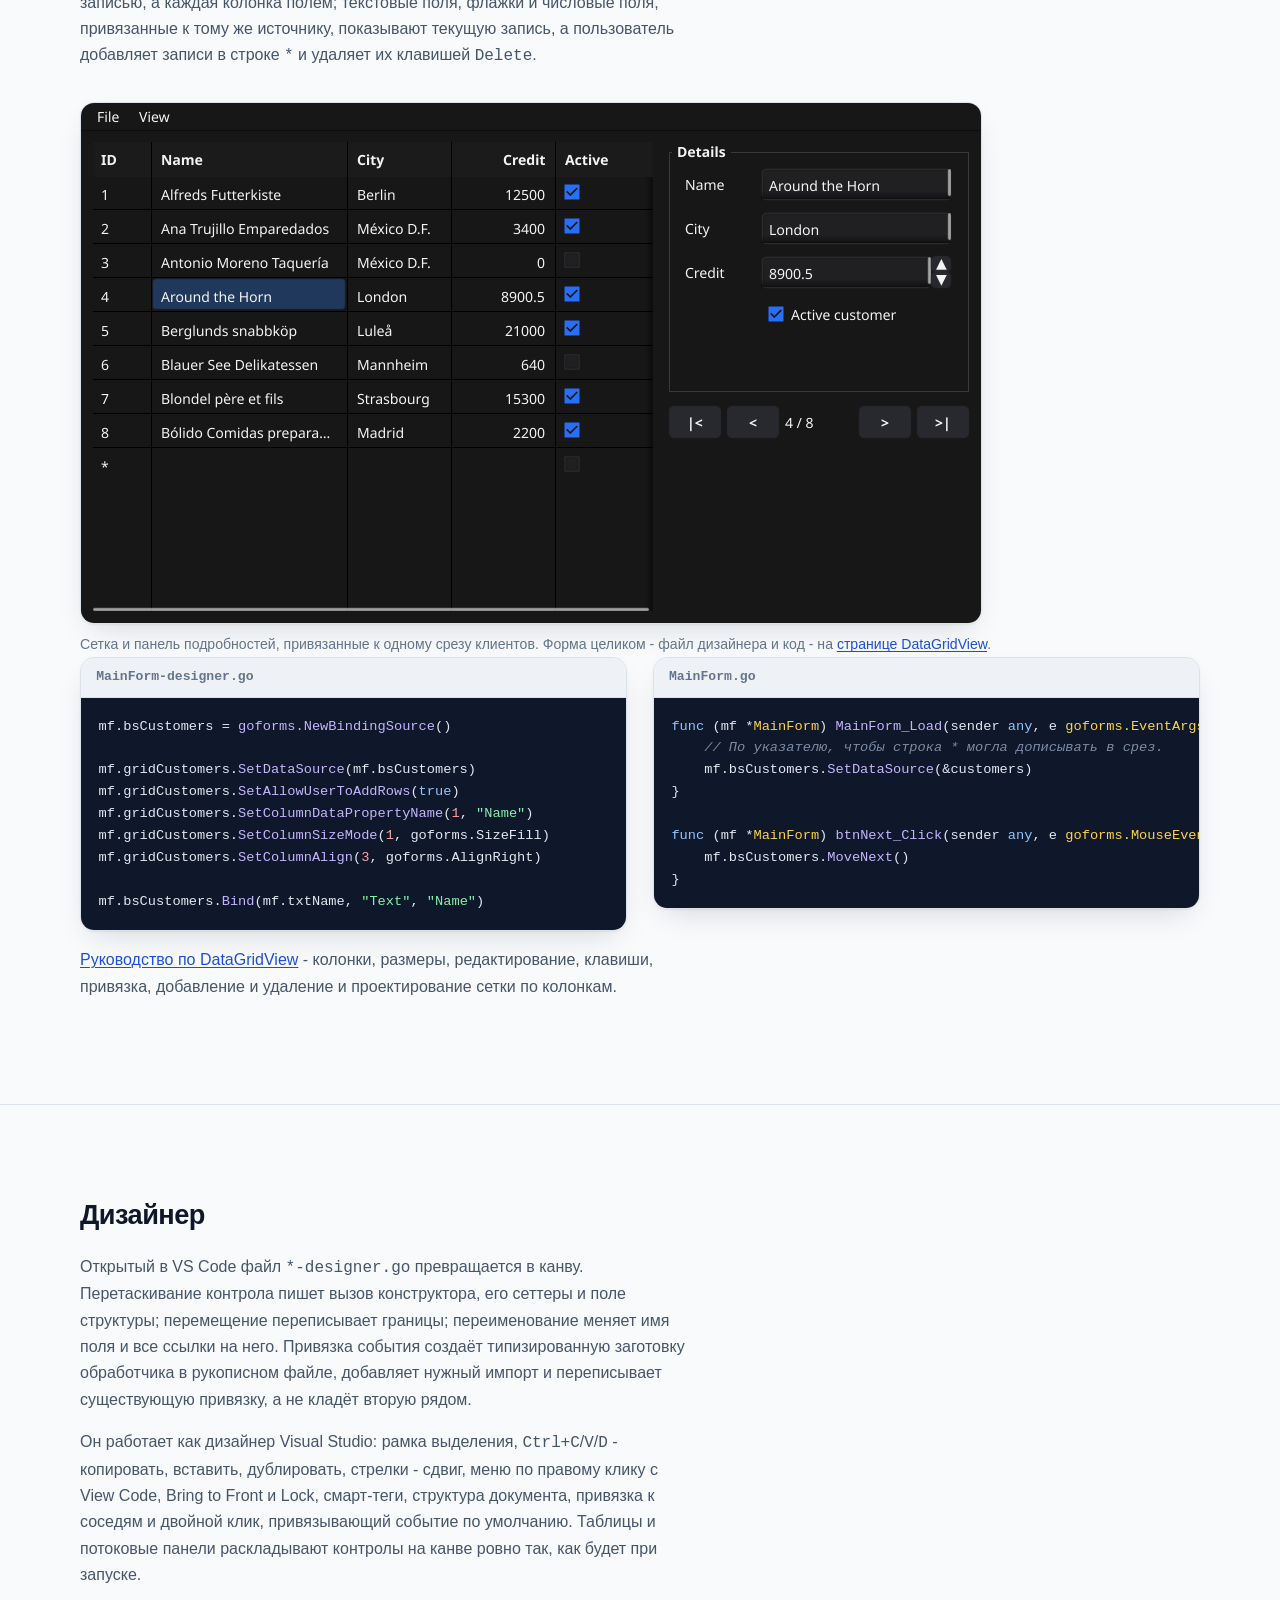
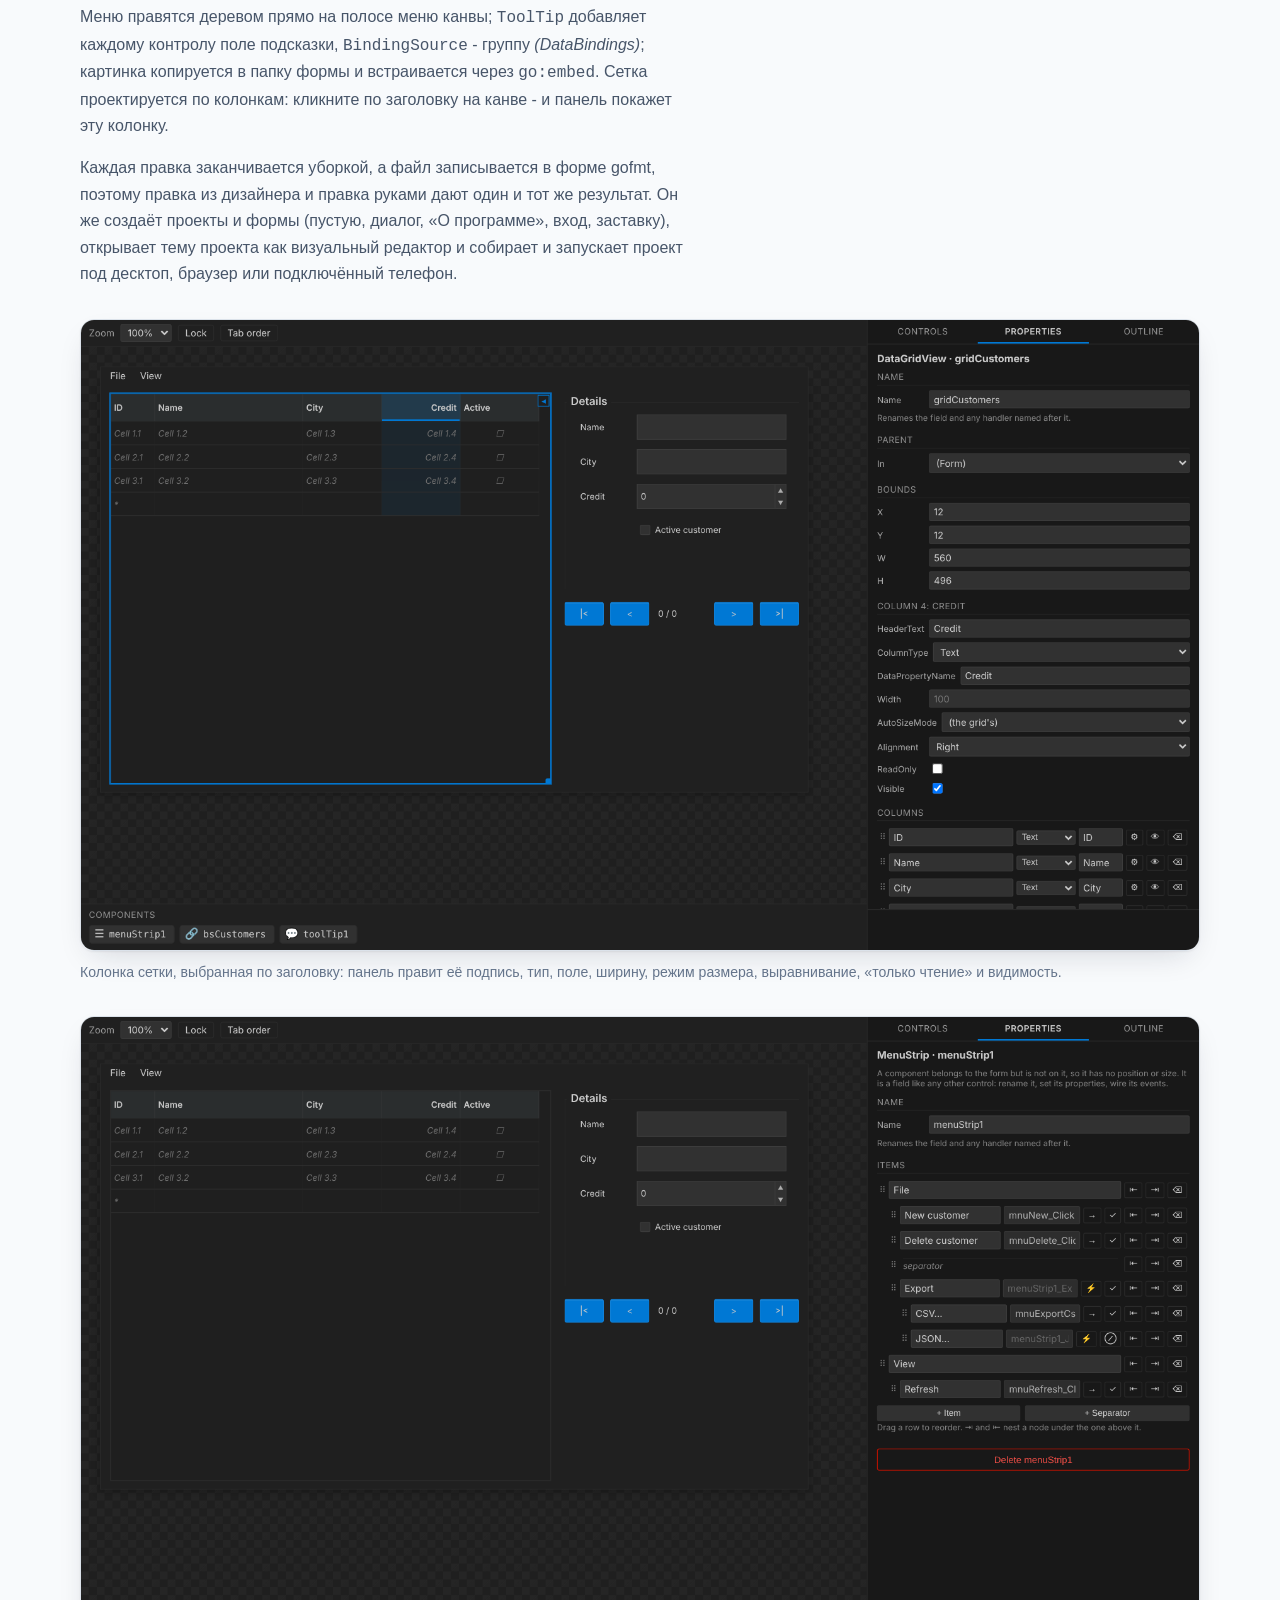
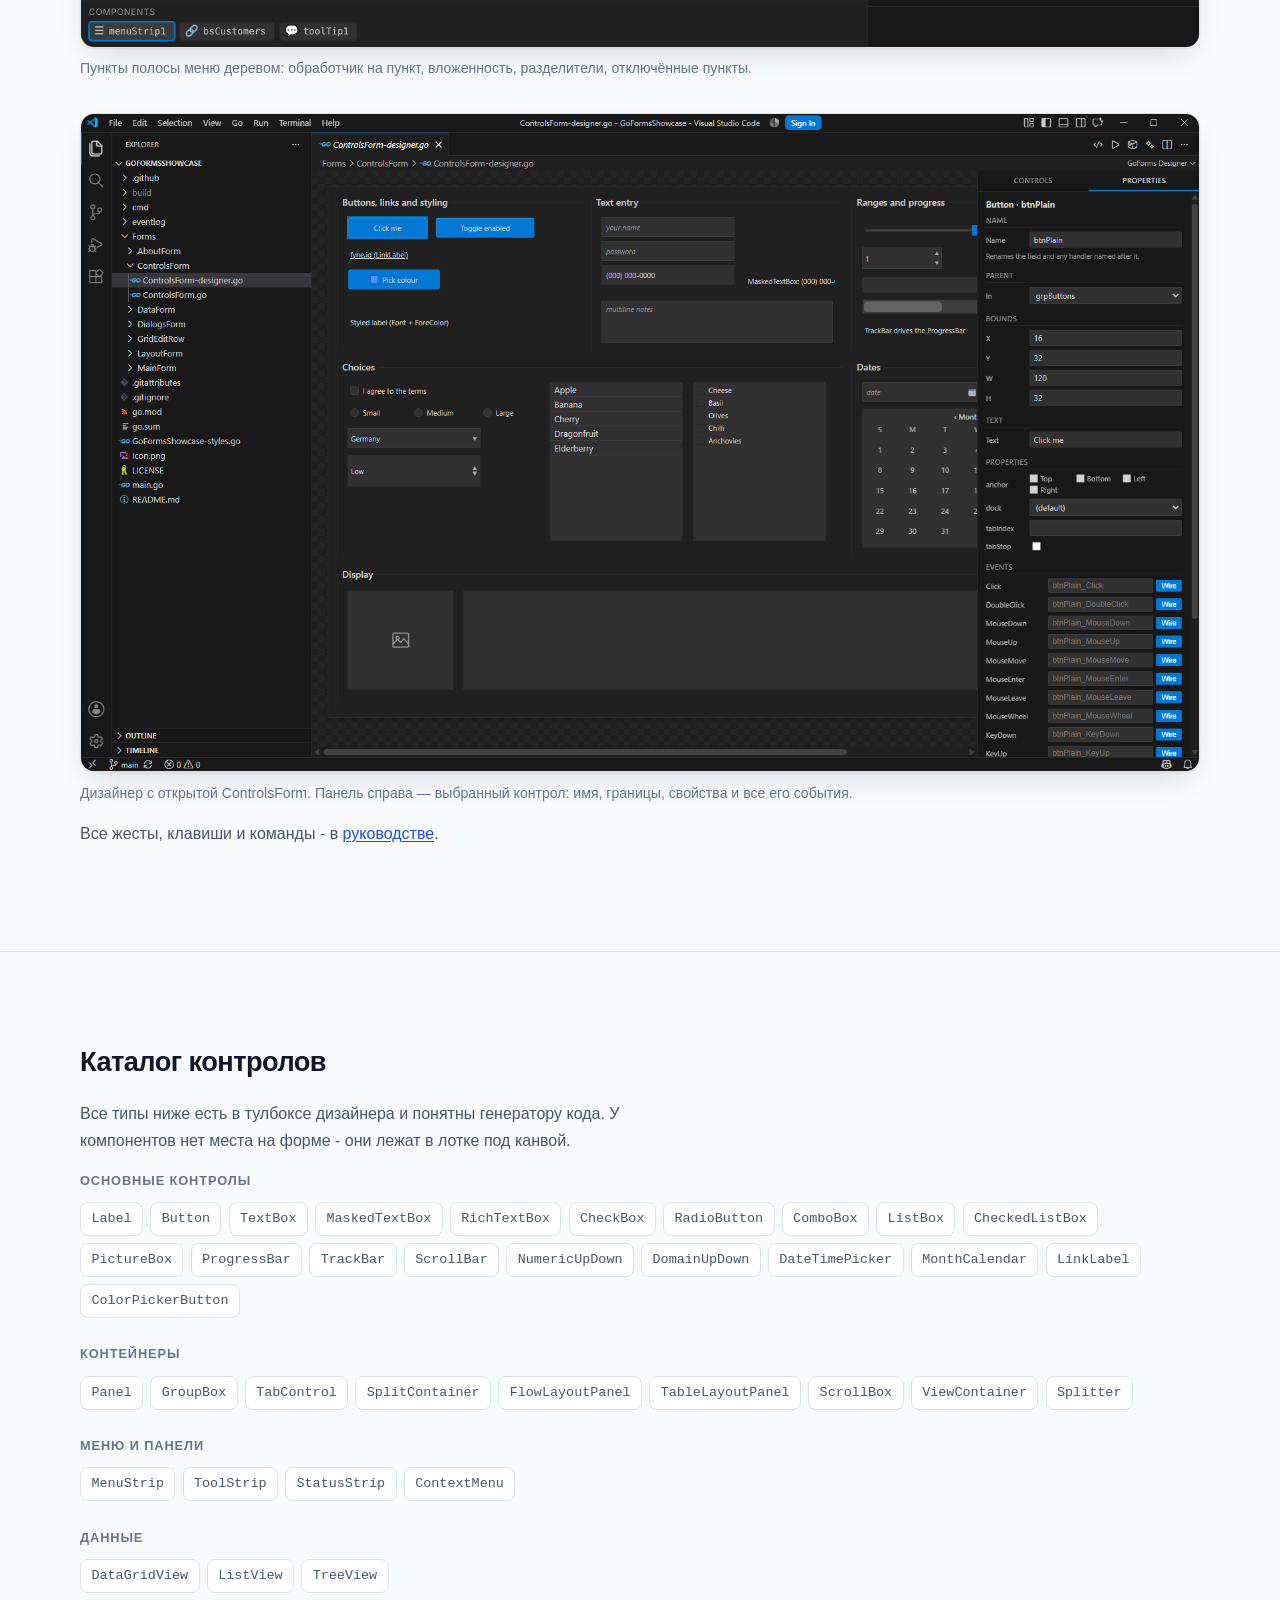
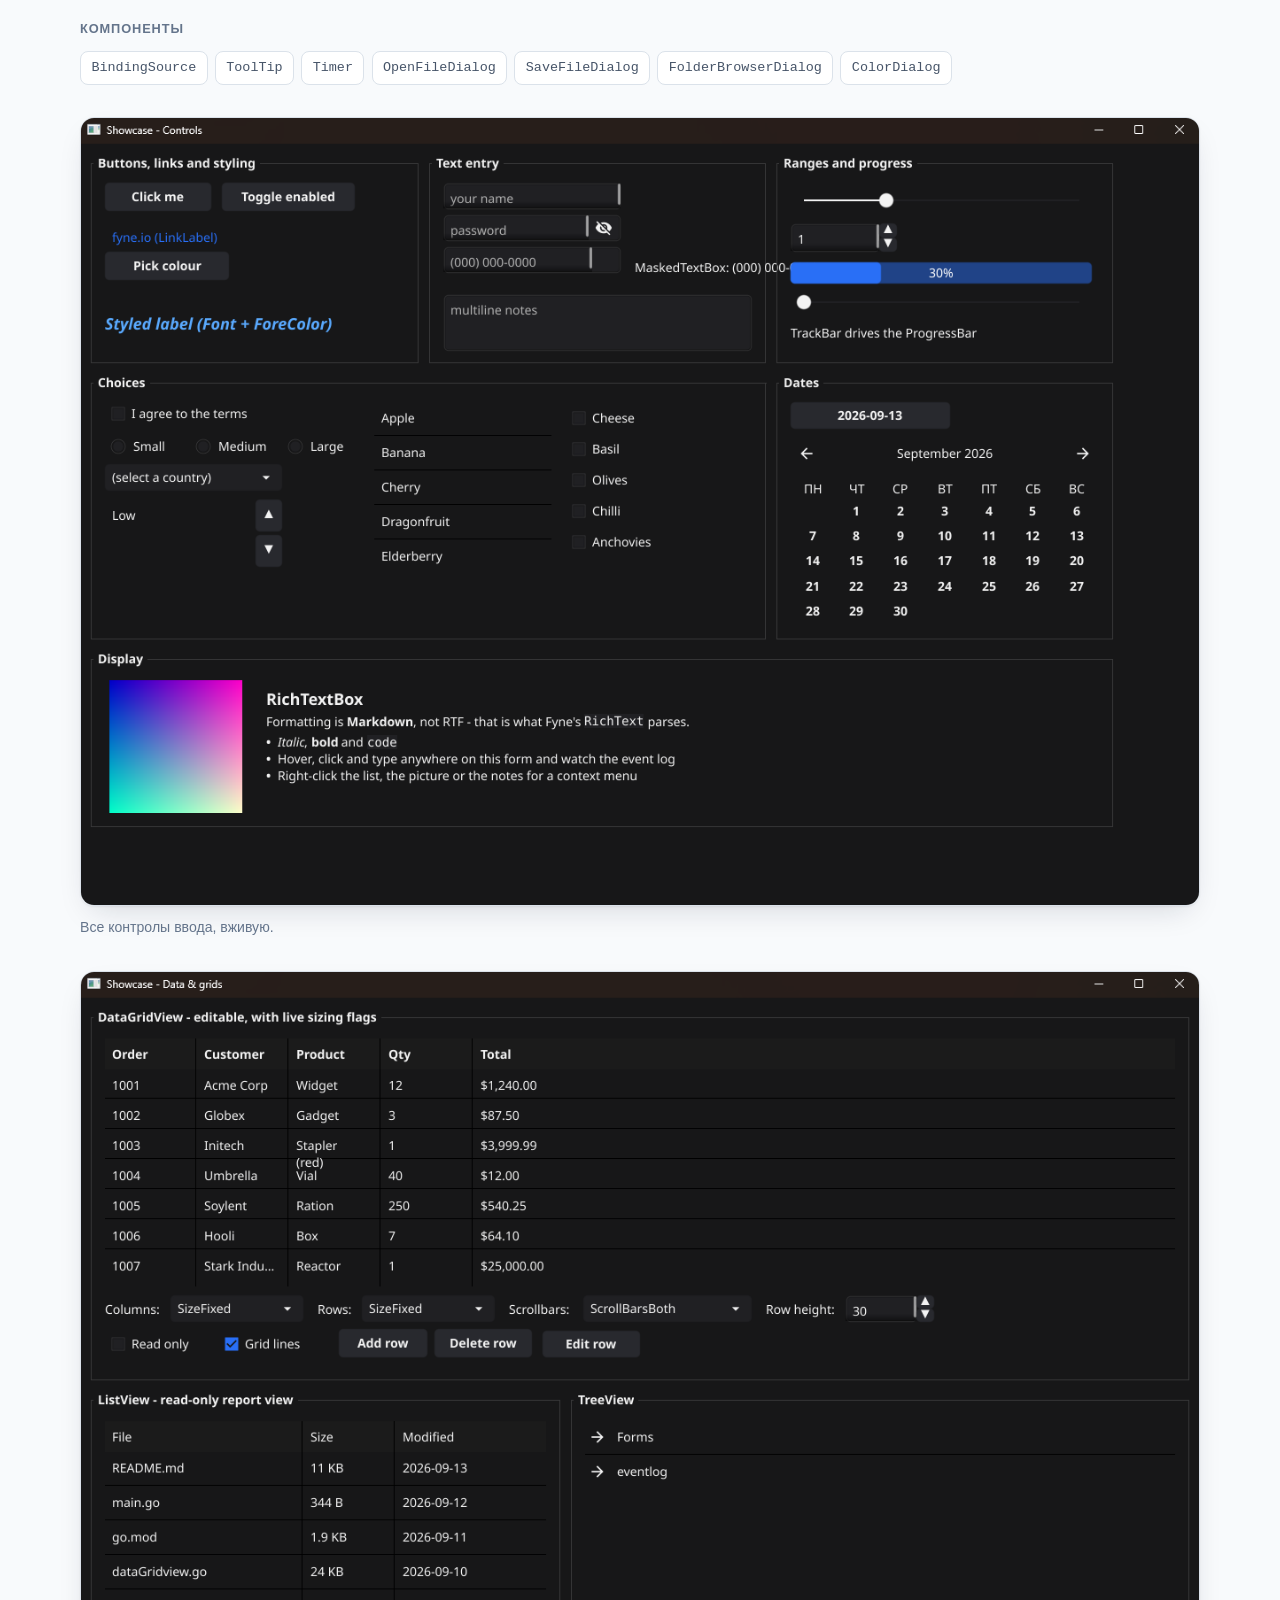
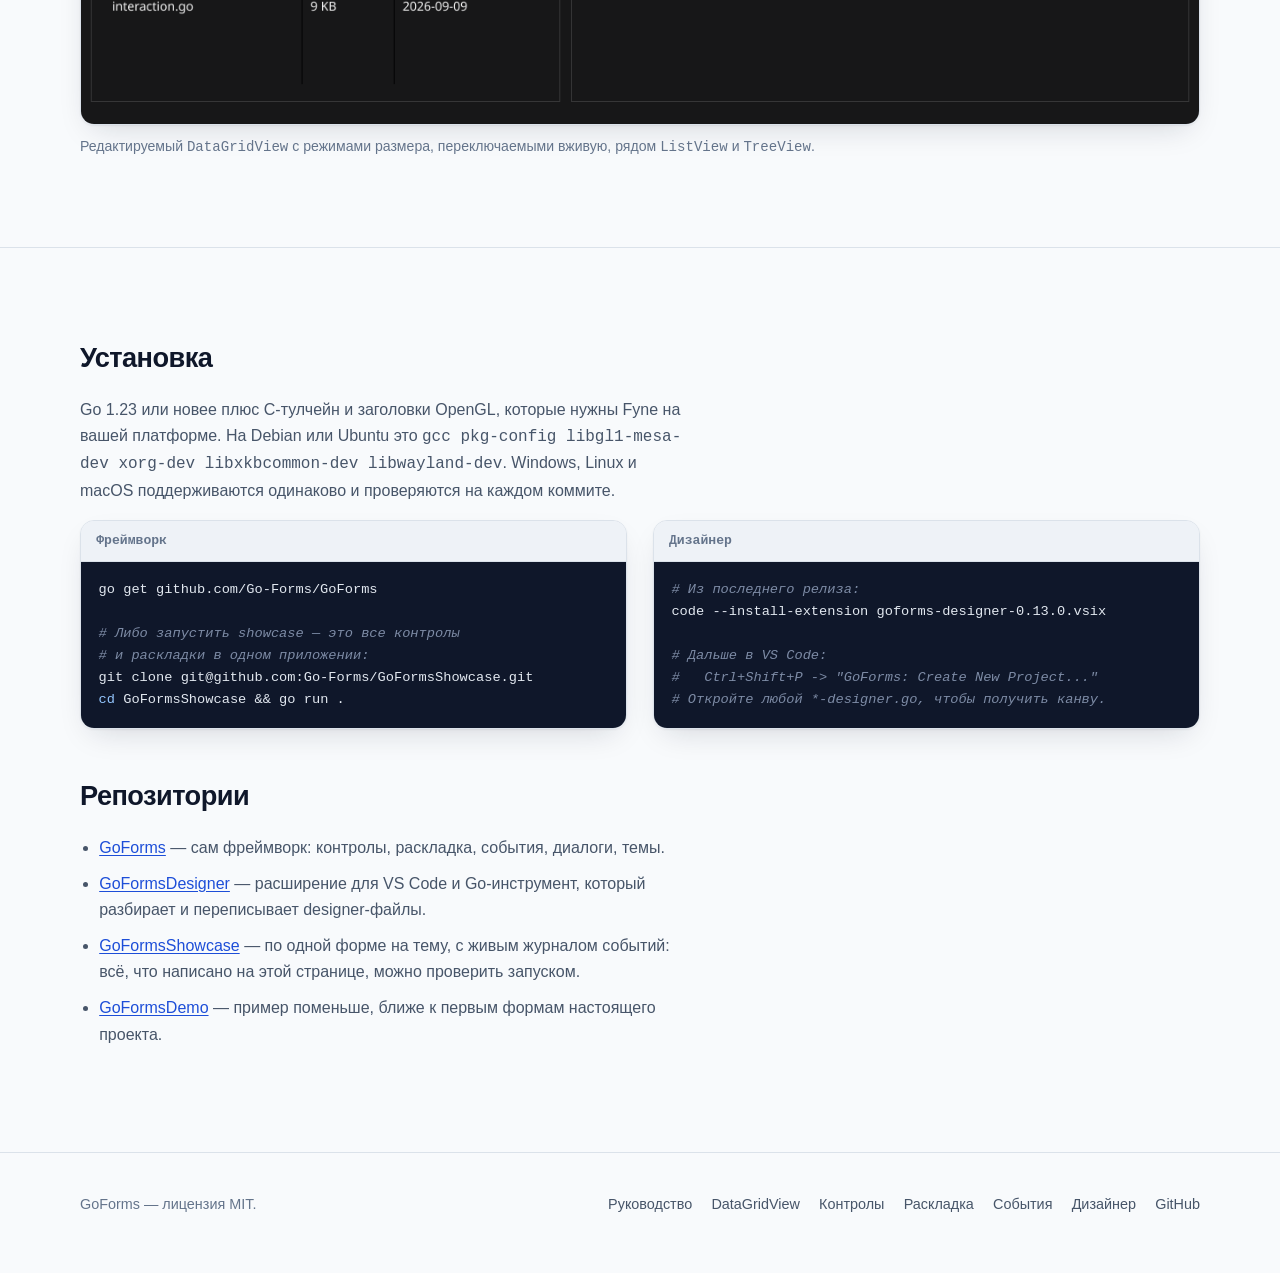
==== commit f7bebf21: "Site: a DataGridView guide, and the landing page brought up to date - datagridview.html (and ru/): c" ====
--- a/site/ru/index.html
+++ b/site/ru/index.html
@@ -25,6 +25,7 @@
     </a>
     <nav>
       <a href="#code">Код</a>
+      <a href="datagridview.html">DataGridView</a>
       <a href="#designer">Дизайнер</a>
       <a href="#controls">Контролы</a>
       <a href="#install">Установка</a>
@@ -143,6 +144,54 @@
   </div>
 </section>
 
+<section id="grid">
+  <div class="wrap">
+    <h2>DataGridView, привязанный к вашим структурам</h2>
+    <p>
+      Сетка из колонок - текстовых, флажков, кнопок, - у каждой своя ширина или режим
+      размера, выравнивание и «только чтение», с правкой на месте, как в DataGridView:
+      клик выделяет, второй клик или просто ввод - редактирует. Привяжите её к
+      <code translate="no">BindingSource</code> со срезом структур - и каждая строка станет
+      записью, а каждая колонка полем; текстовые поля, флажки и числовые поля, привязанные к
+      тому же источнику, показывают текущую запись, а пользователь добавляет записи в строке
+      <code>*</code> и удаляет их клавишей <kbd>Delete</kbd>.
+    </p>
+
+    <figure class="shot">
+      <img src="../assets/app-dgv-bound.png" alt="Работающая форма GoForms: слева сетка клиентов, справа подробности выбранного клиента, привязанные к текстовым полям, числовому полю и флажку.">
+      <figcaption>Сетка и панель подробностей, привязанные к одному срезу клиентов. Форма целиком - файл дизайнера и код - на <a href="datagridview.html#example">странице DataGridView</a>.</figcaption>
+    </figure>
+
+    <div class="split">
+      <figure class="code">
+        <figcaption translate="no">MainForm-designer.go</figcaption>
+<pre translate="no">mf.bsCustomers = <span class="f">goforms.NewBindingSource</span>()
+
+mf.gridCustomers.<span class="f">SetDataSource</span>(mf.bsCustomers)
+mf.gridCustomers.<span class="f">SetAllowUserToAddRows</span>(<span class="k">true</span>)
+mf.gridCustomers.<span class="f">SetColumnDataPropertyName</span>(<span class="n">1</span>, <span class="s">"Name"</span>)
+mf.gridCustomers.<span class="f">SetColumnSizeMode</span>(<span class="n">1</span>, goforms.SizeFill)
+mf.gridCustomers.<span class="f">SetColumnAlign</span>(<span class="n">3</span>, goforms.AlignRight)
+
+mf.bsCustomers.<span class="f">Bind</span>(mf.txtName, <span class="s">"Text"</span>, <span class="s">"Name"</span>)</pre>
+      </figure>
+      <figure class="code">
+        <figcaption translate="no">MainForm.go</figcaption>
+<pre translate="no"><span class="k">func</span> (mf *<span class="t">MainForm</span>) <span class="f">MainForm_Load</span>(sender <span class="k">any</span>, e <span class="t">goforms.EventArgs</span>) {
+	<span class="c">// По указателю, чтобы строка * могла дописывать в срез.</span>
+	mf.bsCustomers.<span class="f">SetDataSource</span>(&amp;customers)
+}
+
+<span class="k">func</span> (mf *<span class="t">MainForm</span>) <span class="f">btnNext_Click</span>(sender <span class="k">any</span>, e <span class="t">goforms.MouseEventArgs</span>) {
+	mf.bsCustomers.<span class="f">MoveNext</span>()
+}</pre>
+      </figure>
+    </div>
+
+    <p><a href="datagridview.html">Руководство по DataGridView</a> - колонки, размеры, редактирование, клавиши, привязка, добавление и удаление и проектирование сетки по колонкам.</p>
+  </div>
+</section>
+
 <section id="designer">
   <div class="wrap">
     <h2>Дизайнер</h2>
@@ -154,28 +203,51 @@
       добавляет нужный импорт и переписывает существующую привязку, а не кладёт вторую рядом.
     </p>
     <p>
-      Каждая правка заканчивается уборкой: удаляются сеттеры, которые перекрыты более поздним
-      вызовом, повторные добавления, дублирующиеся поля. Файл записывается в форме gofmt,
-      поэтому правка из дизайнера и правка руками дают один и тот же результат. Закреплённые
-      контролы рисуются там, где они окажутся на самом деле, а не по сохранённым координатам.
-    </p>
-    <p>
-      Он же создаёт проекты (пустой, пример, под браузер, под Android), открывает тему проекта
-      как визуальный редактор и собирает и запускает проект под десктоп, браузер или
+      Он работает как дизайнер Visual Studio: рамка выделения,
+      <kbd>Ctrl</kbd>+<kbd>C</kbd>/<kbd>V</kbd>/<kbd>D</kbd> - копировать, вставить,
+      дублировать, стрелки - сдвиг, меню по правому клику с View Code, Bring to Front и Lock,
+      смарт-теги, структура документа, привязка к соседям и двойной клик, привязывающий
+      событие по умолчанию. Таблицы и потоковые панели раскладывают контролы на канве ровно
+      так, как будет при запуске.
+    </p>
+    <p>
+      Меню правятся деревом прямо на полосе меню канвы; <code translate="no">ToolTip</code>
+      добавляет каждому контролу поле подсказки, <code translate="no">BindingSource</code> -
+      группу <em>(DataBindings)</em>; картинка копируется в папку формы и встраивается через
+      <code translate="no">go:embed</code>. Сетка проектируется по колонкам: кликните по
+      заголовку на канве - и панель покажет эту колонку.
+    </p>
+    <p>
+      Каждая правка заканчивается уборкой, а файл записывается в форме gofmt, поэтому правка
+      из дизайнера и правка руками дают один и тот же результат. Он же создаёт проекты и
+      формы (пустую, диалог, «О программе», вход, заставку), открывает тему проекта как
+      визуальный редактор и собирает и запускает проект под десктоп, браузер или
       подключённый телефон.
     </p>
+
+    <figure class="shot">
+      <img src="../assets/designer-dgv-column.png" alt="Дизайнер: колонка Credit сетки выбрана по заголовку на канве, в панели свойств группа Column с HeaderText, ColumnType, DataPropertyName, Width, AutoSizeMode, Alignment, ReadOnly и Visible.">
+      <figcaption>Колонка сетки, выбранная по заголовку: панель правит её подпись, тип, поле, ширину, режим размера, выравнивание, «только чтение» и видимость.</figcaption>
+    </figure>
+
+    <figure class="shot">
+      <img src="../assets/designer-menu.png" alt="Дизайнер с выбранным MenuStrip: его пункты деревом в панели свойств, у каждого поле обработчика клика, кнопки вложения и флажок отключения; над канвой нарисована полоса меню формы.">
+      <figcaption>Пункты полосы меню деревом: обработчик на пункт, вложенность, разделители, отключённые пункты.</figcaption>
+    </figure>
 
     <figure class="shot">
       <img src="../assets/designer-canvas.png" alt="VS Code с формой GoForms на канве дизайнера, справа свойства выбранного контрола и его события.">
       <figcaption>Дизайнер с открытой ControlsForm. Панель справа — выбранный контрол: имя, границы, свойства и все его события.</figcaption>
     </figure>
+
+    <p>Все жесты, клавиши и команды - в <a href="guide.html#designer-basics">руководстве</a>.</p>
   </div>
 </section>
 
 <section id="controls">
   <div class="wrap">
     <h2>Каталог контролов</h2>
-    <p>Все типы ниже есть в тулбоксе дизайнера и понятны генератору кода.</p>
+    <p>Все типы ниже есть в тулбоксе дизайнера и понятны генератору кода. У компонентов нет места на форме - они лежат в лотке под канвой.</p>
 
     <div class="catalog-group">
       <h3>Основные контролы</h3>
@@ -215,14 +287,23 @@
       </div>
     </div>
 
+    <div class="catalog-group">
+      <h3>Компоненты</h3>
+      <div class="chips">
+        <span class="chip" translate="no">BindingSource</span><span class="chip" translate="no">ToolTip</span><span class="chip" translate="no">Timer</span>
+        <span class="chip" translate="no">OpenFileDialog</span><span class="chip" translate="no">SaveFileDialog</span>
+        <span class="chip" translate="no">FolderBrowserDialog</span><span class="chip" translate="no">ColorDialog</span>
+      </div>
+    </div>
+
     <figure class="shot">
       <img src="../assets/form-controls.png" alt="Форма GoForms с текстовыми полями, комбобоксами, чекбоксами, ползунками и счётчиками.">
       <figcaption>Все контролы ввода, вживую.</figcaption>
     </figure>
 
     <figure class="shot">
-      <img src="../assets/form-data.png" alt="DataGridView с сортируемыми колонками рядом с TreeView.">
-      <figcaption><code translate="no">DataGridView</code> с сортируемыми и растягиваемыми колонками, рядом <code translate="no">TreeView</code>.</figcaption>
+      <img src="../assets/form-data.png" alt="Редактируемый DataGridView с переключателями режимов размера рядом с ListView и TreeView.">
+      <figcaption>Редактируемый <code translate="no">DataGridView</code> с режимами размера, переключаемыми вживую, рядом <code translate="no">ListView</code> и <code translate="no">TreeView</code>.</figcaption>
     </figure>
   </div>
 </section>
@@ -251,7 +332,7 @@
       <figure class="code">
         <figcaption>Дизайнер</figcaption>
 <pre translate="no"><span class="c"># Из последнего релиза:</span>
-code --install-extension goforms-designer-<span data-latest-version>0.10.2</span>.vsix
+code --install-extension goforms-designer-<span data-latest-version>0.13.0</span>.vsix
 
 <span class="c"># Дальше в VS Code:</span>
 <span class="c">#   Ctrl+Shift+P -> "GoForms: Create New Project..."</span>
@@ -282,6 +363,7 @@
     <span>GoForms — лицензия MIT.</span>
     <nav>
       <a href="guide.html">Руководство</a>
+      <a href="datagridview.html">DataGridView</a>
       <a href="https://github.com/Go-Forms/GoForms/blob/main/docs/controls.md">Контролы</a>
       <a href="https://github.com/Go-Forms/GoForms/blob/main/docs/layout.md">Раскладка</a>
       <a href="https://github.com/Go-Forms/GoForms/blob/main/docs/events.md">События</a>
